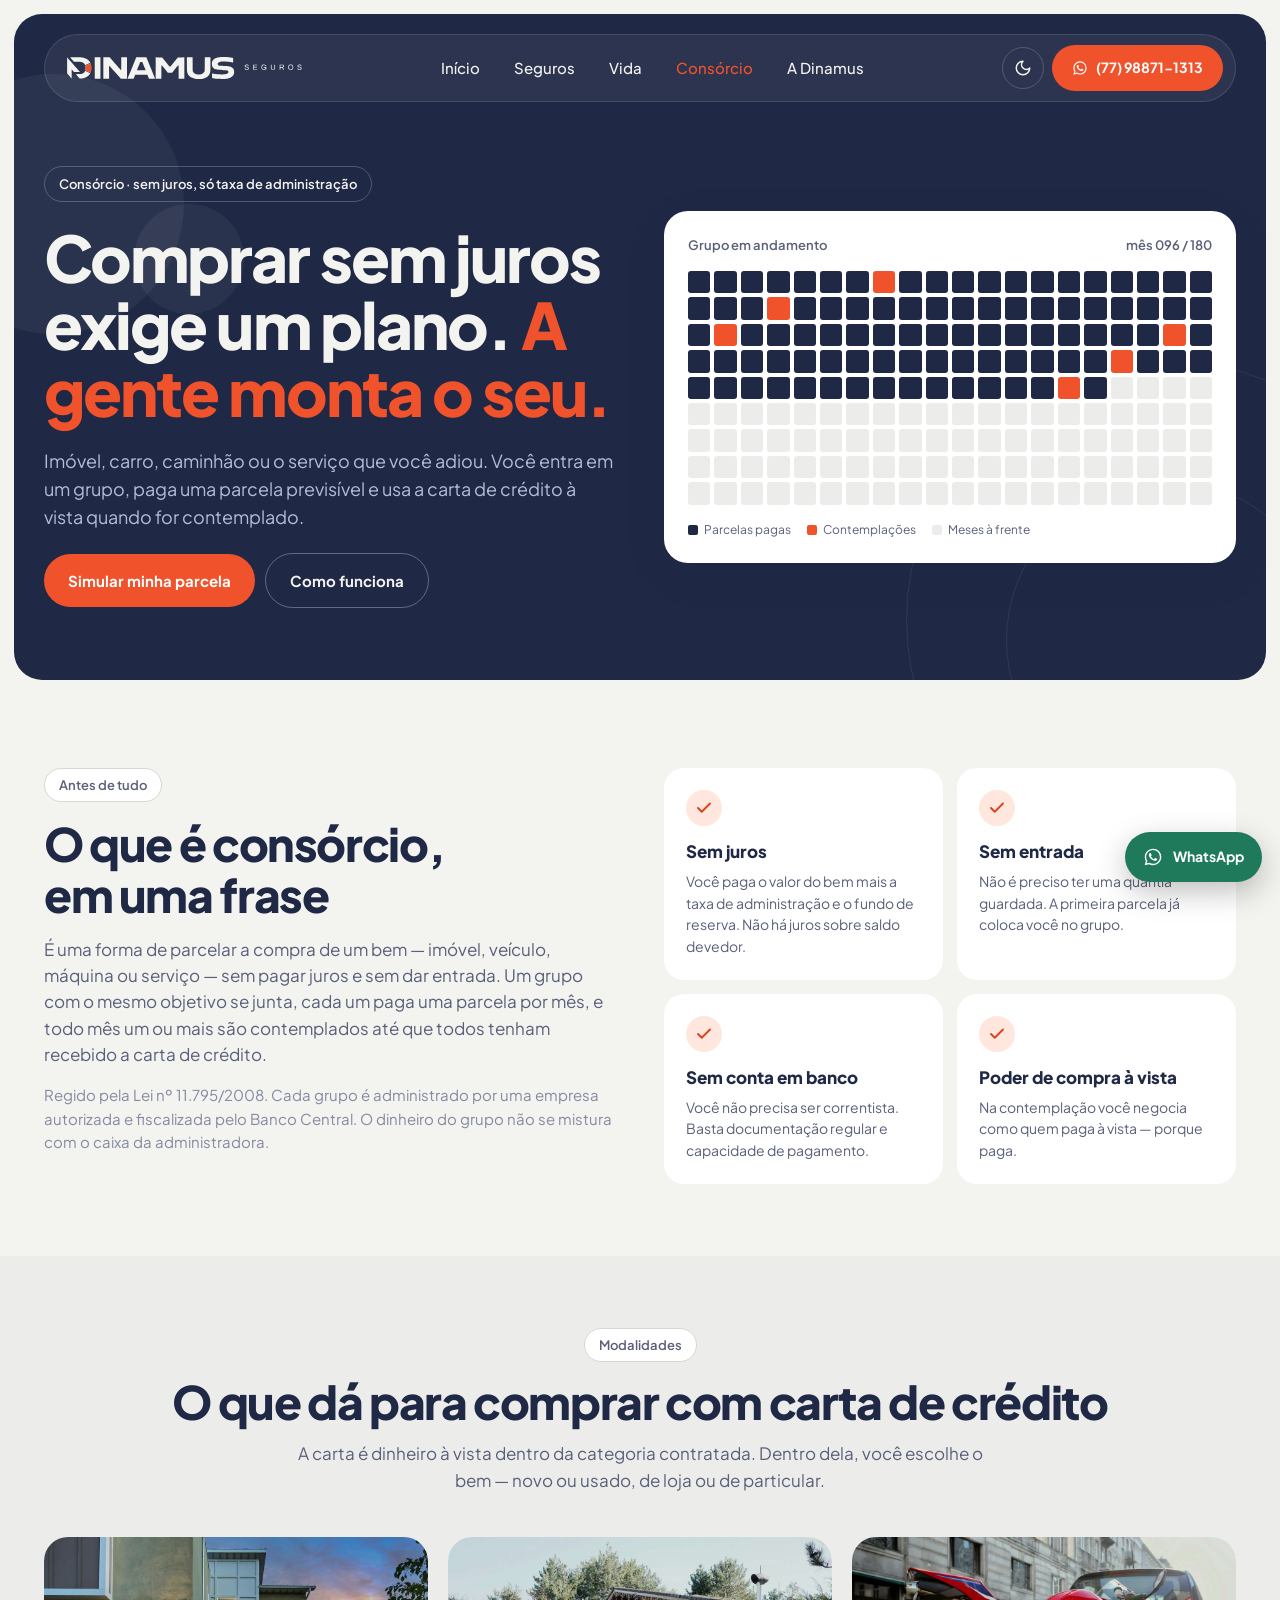
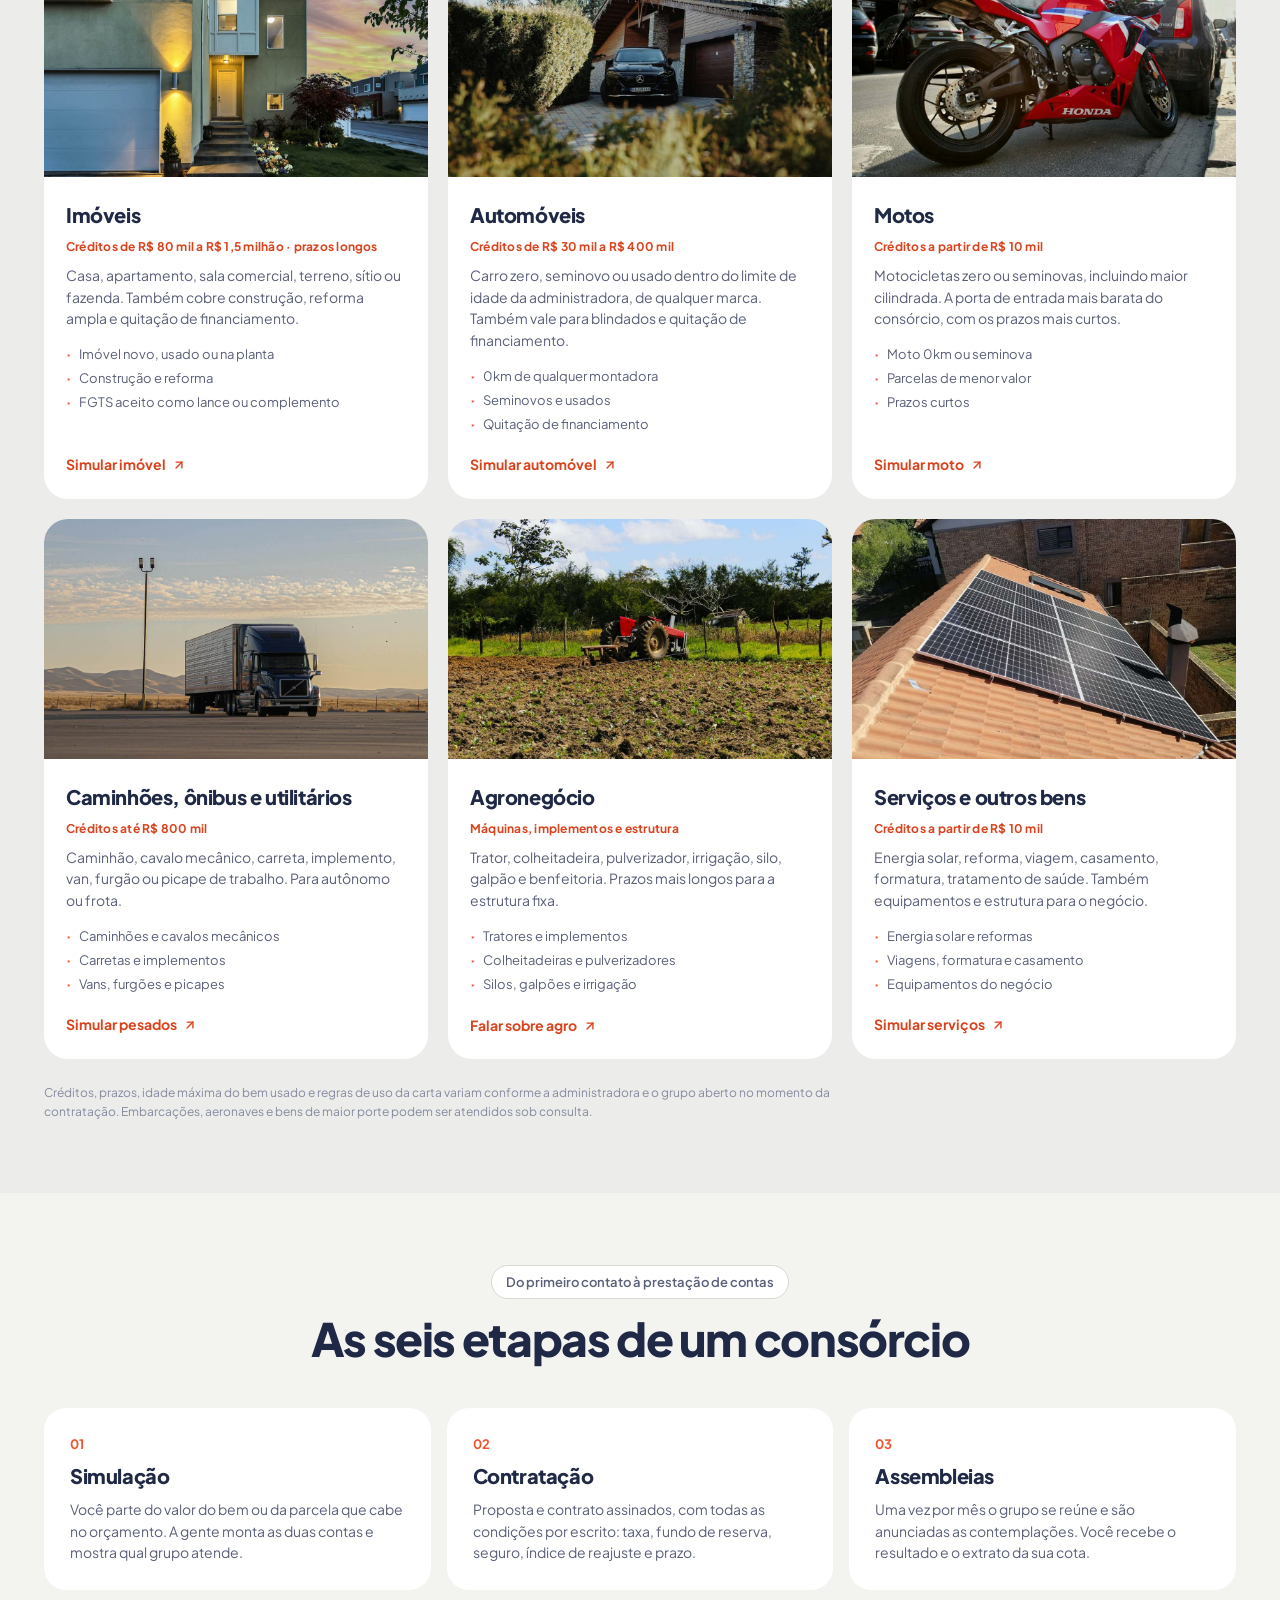
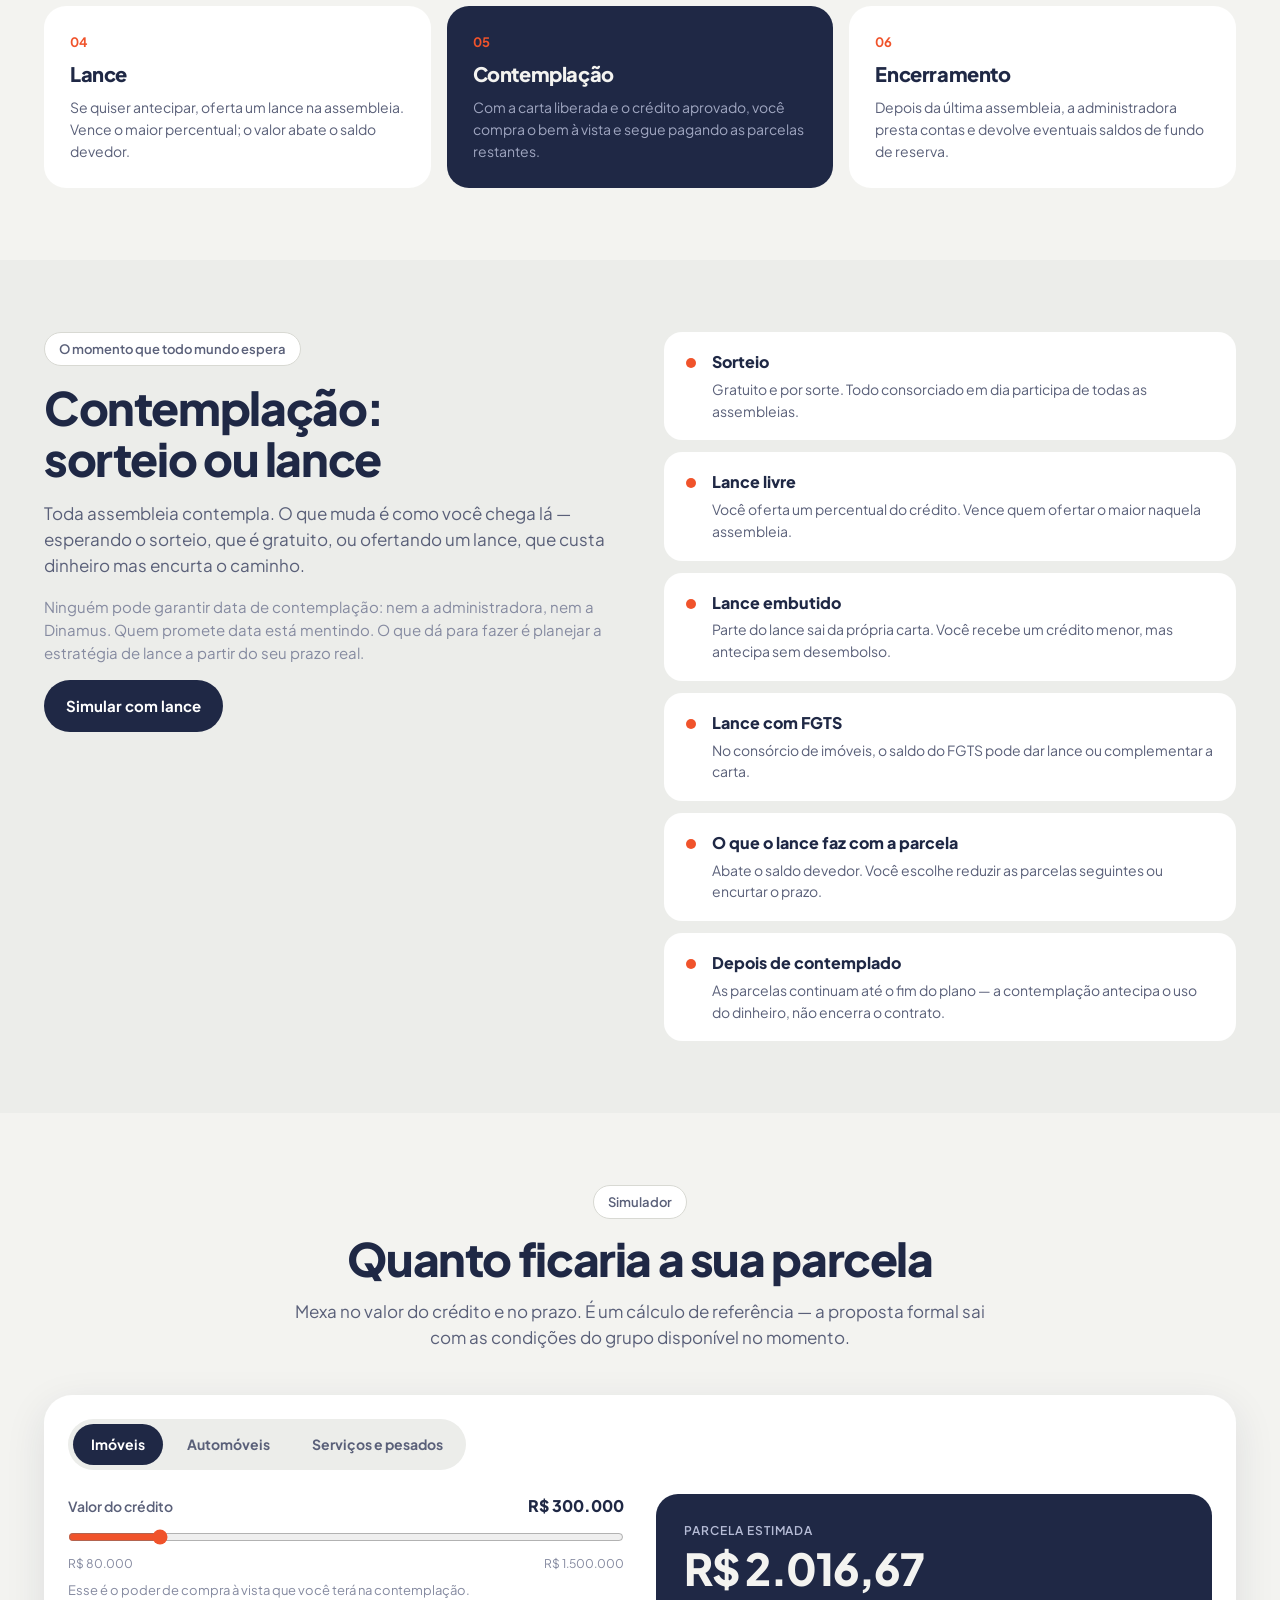
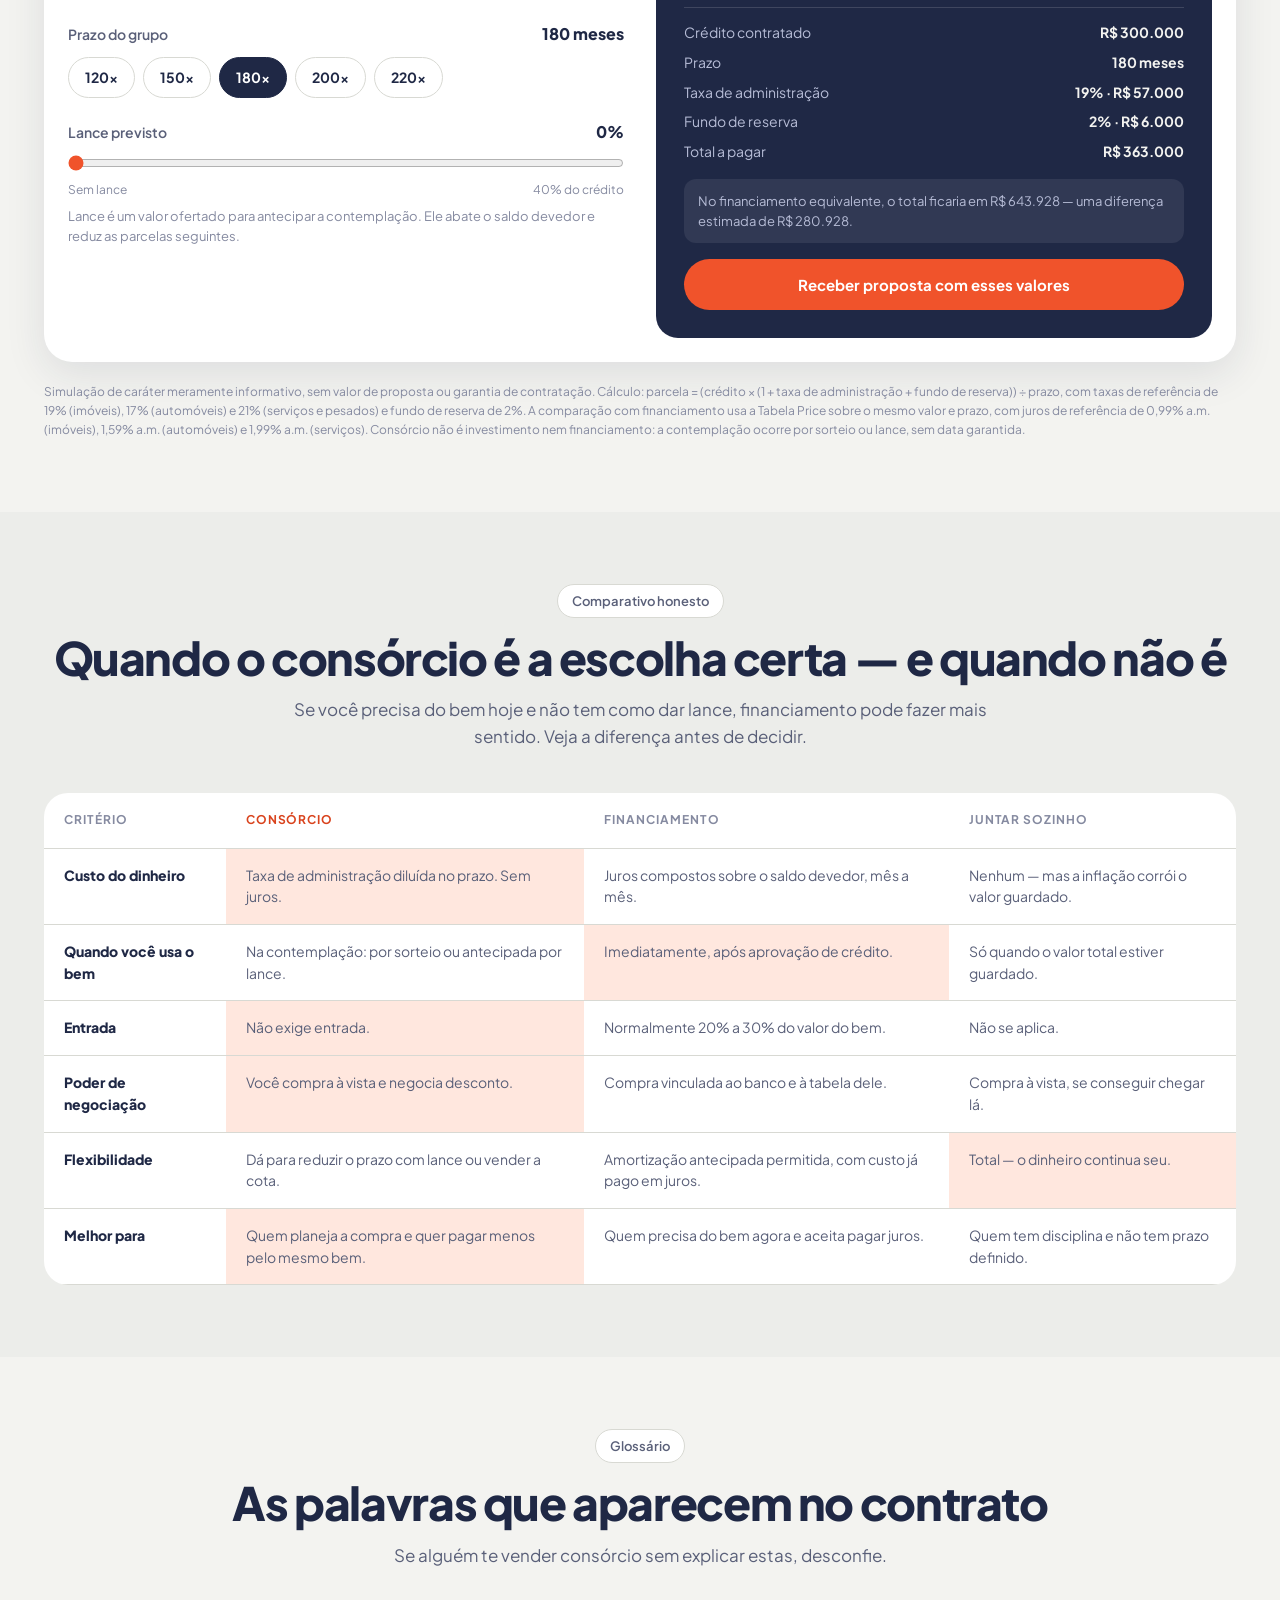
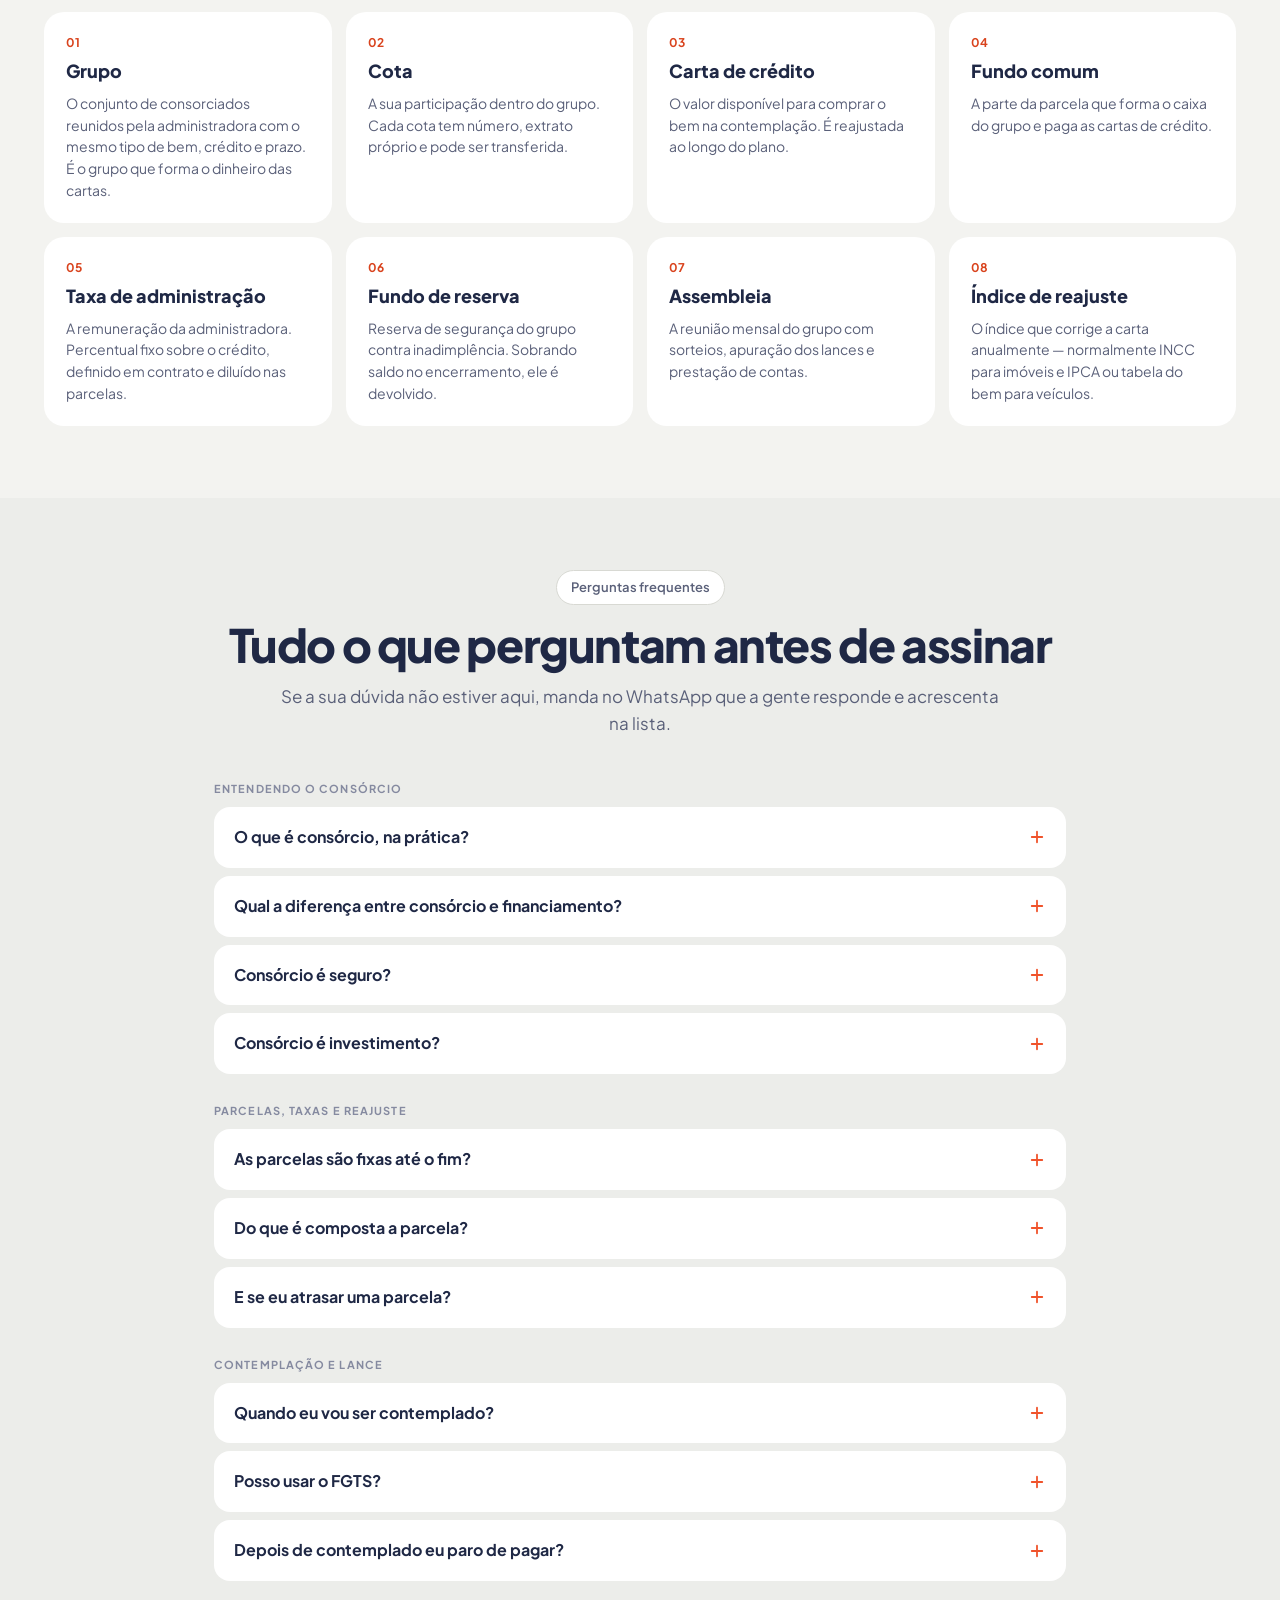
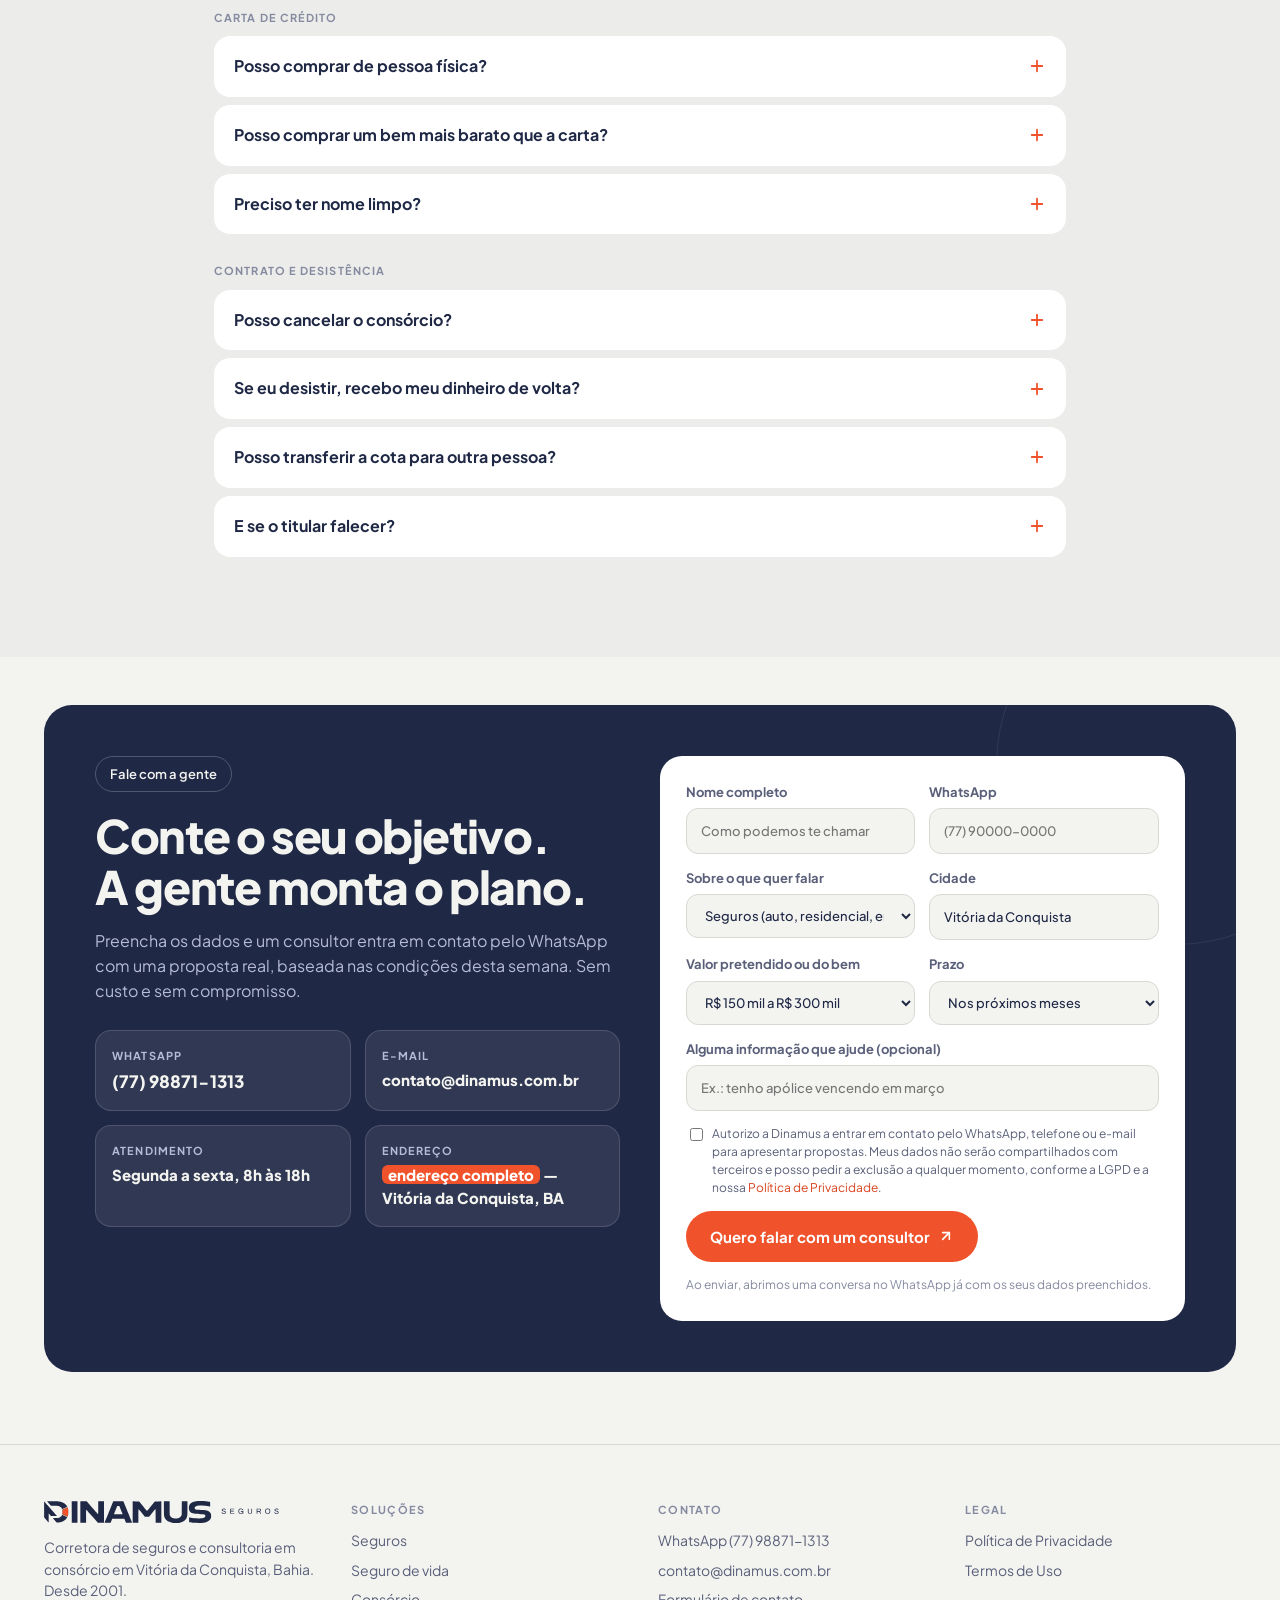
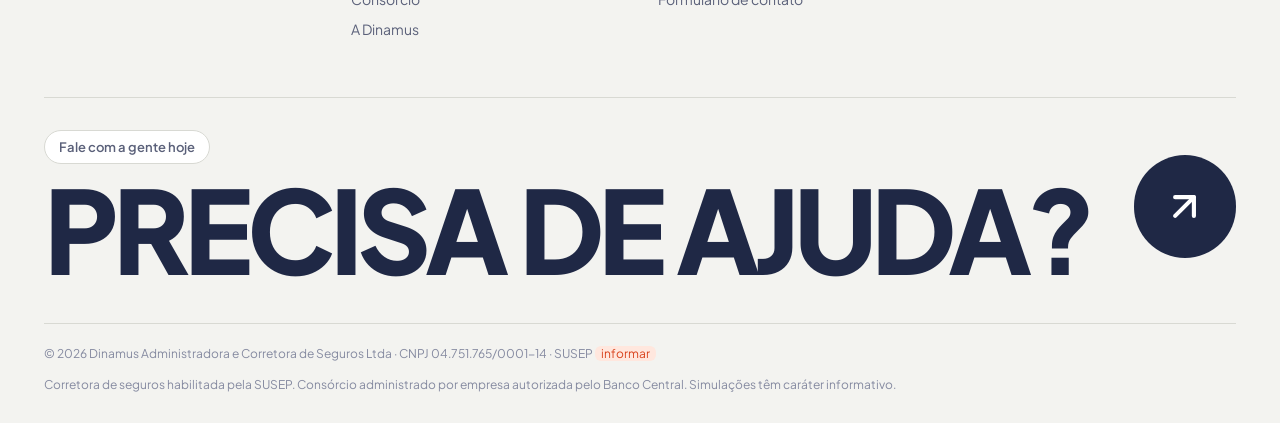
==== consorcio.html @ ec7d49ea "Novo design: páginas estáticas multi-página com simuladores, modo escuro e mobile Recria o protótipo" ====
<!DOCTYPE html>
<html lang="pt-BR" data-theme="light">
<head>
<meta charset="utf-8">
<meta name="viewport" content="width=device-width, initial-scale=1">
<meta name="description" content="Consórcio de imóveis, automóveis, pesados e serviços em Vitória da Conquista. Sem juros e sem entrada — simule a parcela e o lance na hora.">
<meta name="theme-color" content="#1F2845">
<meta name="robots" content="index, follow">
<meta property="og:type" content="website">
<meta property="og:title" content="Consórcio — Dinamus">
<meta property="og:description" content="Consórcio de imóveis, automóveis, pesados e serviços em Vitória da Conquista. Sem juros e sem entrada — simule a parcela e o lance na hora.">
<meta property="og:locale" content="pt_BR">
<link rel="icon" type="image/svg+xml" href="img/favicon.svg">
<title>Consórcio — Dinamus</title>
<link rel="preconnect" href="https://fonts.googleapis.com">
<link rel="preconnect" href="https://fonts.gstatic.com" crossorigin>
<link rel="stylesheet" href="https://fonts.googleapis.com/css2?family=Plus+Jakarta+Sans:wght@400;500;600;700;800&display=swap">
<link rel="stylesheet" href="assets/style.css">
<script>(function(){var t=null;try{t=localStorage.getItem('dinamus-tema')}catch(e){}
if(t!=='light'&&t!=='dark'){t=window.matchMedia&&matchMedia('(prefers-color-scheme: dark)').matches?'dark':'light'}
document.documentElement.setAttribute('data-theme',t)})();</script>
</head>
<body>
<div class="page">
<div class="shell">
<div class="hero-panel">
  <div class="deco-a" aria-hidden="true"></div><div class="deco-b" aria-hidden="true"></div>
  <div class="deco-c" aria-hidden="true"></div><div class="deco-d" aria-hidden="true"></div>
  <div class="container nav-wrap">
    <div class="navbar">
      <a class="brand" href="index.html" aria-label="Dinamus Seguros — início"><img src="img/logo-white.svg" alt="Dinamus Seguros"></a>
      <nav class="nav-links" aria-label="Principal"><a href="index.html">Início</a><a href="seguros.html">Seguros</a><a href="vida.html">Vida</a><a href="consorcio.html" aria-current="page">Consórcio</a><a href="sobre.html">A Dinamus</a></nav>
      <div class="nav-actions">
        <button type="button" class="iconbtn js-theme" aria-label="Alternar tema"><svg class="icon-sun" width="18" height="18" viewBox="0 0 24 24" fill="none" stroke="currentColor" stroke-width="2" stroke-linecap="round" stroke-linejoin="round" aria-hidden="true"><circle cx="12" cy="12" r="4"></circle><path d="M12 2v2M12 20v2M4.9 4.9l1.4 1.4M17.7 17.7l1.4 1.4M2 12h2M20 12h2M6.3 17.7l-1.4 1.4M19.1 4.9l-1.4 1.4"></path></svg><svg class="icon-moon" width="18" height="18" viewBox="0 0 24 24" fill="none" stroke="currentColor" stroke-width="2" stroke-linecap="round" stroke-linejoin="round" aria-hidden="true"><path d="M12 3a6 6 0 0 0 9 9 9 9 0 1 1-9-9Z"></path></svg></button>
        <a class="btn btn-acc nav-wa" href="https://wa.me/5577988711313" target="_blank" rel="noopener"><svg width="16" height="16" viewBox="0 0 24 24" fill="currentColor" aria-hidden="true"><path d="M12.04 2C6.58 2 2.13 6.45 2.13 11.91c0 1.75.46 3.45 1.32 4.95L2 22l5.25-1.38a9.9 9.9 0 0 0 4.79 1.22h.01c5.46 0 9.9-4.45 9.9-9.91A9.86 9.86 0 0 0 12.04 2m0 18.14a8.2 8.2 0 0 1-4.19-1.15l-.3-.18-3.12.82.83-3.04-.2-.31a8.2 8.2 0 0 1-1.26-4.38c0-4.54 3.7-8.24 8.24-8.24 2.2 0 4.27.86 5.82 2.42a8.18 8.18 0 0 1 2.41 5.83c0 4.54-3.7 8.23-8.23 8.23m4.52-6.16c-.25-.12-1.47-.72-1.69-.81-.23-.08-.39-.12-.56.12-.17.25-.64.81-.78.97-.14.17-.29.19-.54.06-.25-.12-1.05-.39-1.99-1.23-.74-.66-1.23-1.47-1.38-1.72-.14-.25-.02-.38.11-.51.11-.11.25-.29.37-.43.12-.14.16-.25.25-.41.08-.17.04-.31-.02-.43-.06-.12-.56-1.34-.76-1.84-.2-.48-.41-.42-.56-.43h-.48c-.17 0-.43.06-.66.31-.22.25-.86.85-.86 2.07 0 1.22.89 2.4 1.01 2.56.12.17 1.75 2.67 4.23 3.74.59.26 1.05.41 1.41.52.59.19 1.13.16 1.56.1.48-.07 1.47-.6 1.67-1.18.21-.58.21-1.07.14-1.18-.06-.1-.22-.16-.47-.28"/></svg> (77) 98871-1313</a>
        <button type="button" class="menu-btn" aria-expanded="false" aria-label="Menu"><svg class="icon-burger" width="20" height="20" viewBox="0 0 24 24" fill="none" stroke="currentColor" stroke-width="2" stroke-linecap="round" aria-hidden="true"><path d="M4 6h16M4 12h16M4 18h16"></path></svg><svg class="icon-x" width="20" height="20" viewBox="0 0 24 24" fill="none" stroke="currentColor" stroke-width="2" stroke-linecap="round" aria-hidden="true"><path d="M18 6 6 18M6 6l12 12"></path></svg></button>
      </div>
    </div>
    <nav class="mobile-menu" aria-label="Menu"><a href="index.html">Início</a><a href="seguros.html">Seguros</a><a href="vida.html">Vida</a><a href="consorcio.html">Consórcio</a><a href="sobre.html">A Dinamus</a><a class="btn btn-acc" href="https://wa.me/5577988711313" target="_blank" rel="noopener">WhatsApp (77) 98871-1313</a></nav>
  </div>
  <div class="container hero">
<div class="hero-grid">
  <div class="hero-copy">
    <span class="eyebrow-onpanel">Consórcio · sem juros, só taxa de administração</span>
    <h1>Comprar sem juros exige um plano. <em>A gente monta o seu.</em></h1>
    <p class="lede">Imóvel, carro, caminhão ou o serviço que você adiou. Você entra em um grupo, paga uma parcela previsível e usa a carta de crédito à vista quando for contemplado.</p>
    <div class="hero-ctas">
      <a href="#simulador" class="btn btn-acc">Simular minha parcela</a>
      <a href="#como-funciona" class="btn btn-ghost">Como funciona</a>
    </div>
  </div>
  <div class="hero-card">
    <div class="hero-card-head"><span>Grupo em andamento</span><span>mês 096 / 180</span></div>
    <div class="grupo-grid" id="grupo-grid" aria-hidden="true"></div>
    <div class="grupo-legend">
      <span><i class="paid"></i>Parcelas pagas</span>
      <span><i class="win"></i>Contemplações</span>
      <span><i></i>Meses à frente</span>
    </div>
  </div>
</div>
  </div>
</div>
</div>
<main>
<section class="sec sec-first"><div class="container">
  <div class="g-400" style="align-items:start">
    <div style="display:flex;flex-direction:column;gap:16px;align-items:flex-start">
      <span class="eyebrow">Antes de tudo</span>
      <h2 class="h2">O que é consórcio, em uma frase</h2>
      <p style="color:var(--text2);font-size:17px;text-wrap:pretty">É uma forma de parcelar a compra de um bem — imóvel, veículo, máquina ou serviço — sem pagar juros e sem dar entrada. Um grupo com o mesmo objetivo se junta, cada um paga uma parcela por mês, e todo mês um ou mais são contemplados até que todos tenham recebido a carta de crédito.</p>
      <p style="color:var(--text3);font-size:15px">Regido pela Lei nº 11.795/2008. Cada grupo é administrado por uma empresa autorizada e fiscalizada pelo Banco Central. O dinheiro do grupo não se mistura com o caixa da administradora.</p>
    </div>
    <div class="g-220"><div class="vant-card"><div class="ic"><svg width="18" height="18" viewBox="0 0 24 24" fill="none" stroke="currentColor" stroke-width="2.5" stroke-linecap="round" stroke-linejoin="round" aria-hidden="true"><path d="M20 6 9 17l-5-5"></path></svg></div><b>Sem juros</b><p>Você paga o valor do bem mais a taxa de administração e o fundo de reserva. Não há juros sobre saldo devedor.</p></div><div class="vant-card"><div class="ic"><svg width="18" height="18" viewBox="0 0 24 24" fill="none" stroke="currentColor" stroke-width="2.5" stroke-linecap="round" stroke-linejoin="round" aria-hidden="true"><path d="M20 6 9 17l-5-5"></path></svg></div><b>Sem entrada</b><p>Não é preciso ter uma quantia guardada. A primeira parcela já coloca você no grupo.</p></div><div class="vant-card"><div class="ic"><svg width="18" height="18" viewBox="0 0 24 24" fill="none" stroke="currentColor" stroke-width="2.5" stroke-linecap="round" stroke-linejoin="round" aria-hidden="true"><path d="M20 6 9 17l-5-5"></path></svg></div><b>Sem conta em banco</b><p>Você não precisa ser correntista. Basta documentação regular e capacidade de pagamento.</p></div><div class="vant-card"><div class="ic"><svg width="18" height="18" viewBox="0 0 24 24" fill="none" stroke="currentColor" stroke-width="2.5" stroke-linecap="round" stroke-linejoin="round" aria-hidden="true"><path d="M20 6 9 17l-5-5"></path></svg></div><b>Poder de compra à vista</b><p>Na contemplação você negocia como quem paga à vista — porque paga.</p></div></div>
  </div>
</div></section>

<section class="sec sec-alt"><div class="container">
  <div class="sec-head"><span class="eyebrow">Modalidades</span><h2 class="h2">O que dá para comprar com carta de crédito</h2><p class="lede">A carta é dinheiro à vista dentro da categoria contratada. Dentro dela, você escolhe o bem — novo ou usado, de loja ou de particular.</p></div>
  <div class="g-300"><article class="tile">
  <div class="tile-img"><img src="img/casa.jpg" alt="Casa" loading="lazy" decoding="async" style="width:100%;height:100%;object-fit:cover"></div>
  <div class="tile-body">
    <h3>Imóveis</h3><div class="cov">Créditos de R$ 80 mil a R$ 1,5 milhão · prazos longos</div><p>Casa, apartamento, sala comercial, terreno, sítio ou fazenda. Também cobre construção, reforma ampla e quitação de financiamento.</p>
    <ul style="margin:6px 0 0;padding:0;list-style:none;display:flex;flex-direction:column;gap:4px;font-size:13px;color:var(--text2)"><li style="display:flex;gap:8px"><span style="color:var(--acc);font-weight:800">·</span>Imóvel novo, usado ou na planta</li><li style="display:flex;gap:8px"><span style="color:var(--acc);font-weight:800">·</span>Construção e reforma</li><li style="display:flex;gap:8px"><span style="color:var(--acc);font-weight:800">·</span>FGTS aceito como lance ou complemento</li></ul>
    <button type="button" class="card-link js-goseg" data-seg="imoveis" style="background:none;border:none;padding-left:0;text-align:left">Simular imóvel <svg width="14" height="14" viewBox="0 0 24 24" fill="none" stroke="currentColor" stroke-width="2.4" stroke-linecap="round" stroke-linejoin="round" aria-hidden="true"><path d="M7 7h10v10"></path><path d="M7 17 17 7"></path></svg></button>
  </div>
</article><article class="tile">
  <div class="tile-img"><img src="img/carroext.jpg" alt="Carro" loading="lazy" decoding="async" style="width:100%;height:100%;object-fit:cover"></div>
  <div class="tile-body">
    <h3>Automóveis</h3><div class="cov">Créditos de R$ 30 mil a R$ 400 mil</div><p>Carro zero, seminovo ou usado dentro do limite de idade da administradora, de qualquer marca. Também vale para blindados e quitação de financiamento.</p>
    <ul style="margin:6px 0 0;padding:0;list-style:none;display:flex;flex-direction:column;gap:4px;font-size:13px;color:var(--text2)"><li style="display:flex;gap:8px"><span style="color:var(--acc);font-weight:800">·</span>0km de qualquer montadora</li><li style="display:flex;gap:8px"><span style="color:var(--acc);font-weight:800">·</span>Seminovos e usados</li><li style="display:flex;gap:8px"><span style="color:var(--acc);font-weight:800">·</span>Quitação de financiamento</li></ul>
    <button type="button" class="card-link js-goseg" data-seg="autos" style="background:none;border:none;padding-left:0;text-align:left">Simular automóvel <svg width="14" height="14" viewBox="0 0 24 24" fill="none" stroke="currentColor" stroke-width="2.4" stroke-linecap="round" stroke-linejoin="round" aria-hidden="true"><path d="M7 7h10v10"></path><path d="M7 17 17 7"></path></svg></button>
  </div>
</article><article class="tile">
  <div class="tile-img"><img src="img/moto.jpg" alt="Moto" loading="lazy" decoding="async" style="width:100%;height:100%;object-fit:cover"></div>
  <div class="tile-body">
    <h3>Motos</h3><div class="cov">Créditos a partir de R$ 10 mil</div><p>Motocicletas zero ou seminovas, incluindo maior cilindrada. A porta de entrada mais barata do consórcio, com os prazos mais curtos.</p>
    <ul style="margin:6px 0 0;padding:0;list-style:none;display:flex;flex-direction:column;gap:4px;font-size:13px;color:var(--text2)"><li style="display:flex;gap:8px"><span style="color:var(--acc);font-weight:800">·</span>Moto 0km ou seminova</li><li style="display:flex;gap:8px"><span style="color:var(--acc);font-weight:800">·</span>Parcelas de menor valor</li><li style="display:flex;gap:8px"><span style="color:var(--acc);font-weight:800">·</span>Prazos curtos</li></ul>
    <button type="button" class="card-link js-goseg" data-seg="servicos" style="background:none;border:none;padding-left:0;text-align:left">Simular moto <svg width="14" height="14" viewBox="0 0 24 24" fill="none" stroke="currentColor" stroke-width="2.4" stroke-linecap="round" stroke-linejoin="round" aria-hidden="true"><path d="M7 7h10v10"></path><path d="M7 17 17 7"></path></svg></button>
  </div>
</article><article class="tile">
  <div class="tile-img"><img src="img/caminhao.jpg" alt="Caminhão" loading="lazy" decoding="async" style="width:100%;height:100%;object-fit:cover"></div>
  <div class="tile-body">
    <h3>Caminhões, ônibus e utilitários</h3><div class="cov">Créditos até R$ 800 mil</div><p>Caminhão, cavalo mecânico, carreta, implemento, van, furgão ou picape de trabalho. Para autônomo ou frota.</p>
    <ul style="margin:6px 0 0;padding:0;list-style:none;display:flex;flex-direction:column;gap:4px;font-size:13px;color:var(--text2)"><li style="display:flex;gap:8px"><span style="color:var(--acc);font-weight:800">·</span>Caminhões e cavalos mecânicos</li><li style="display:flex;gap:8px"><span style="color:var(--acc);font-weight:800">·</span>Carretas e implementos</li><li style="display:flex;gap:8px"><span style="color:var(--acc);font-weight:800">·</span>Vans, furgões e picapes</li></ul>
    <button type="button" class="card-link js-goseg" data-seg="servicos" style="background:none;border:none;padding-left:0;text-align:left">Simular pesados <svg width="14" height="14" viewBox="0 0 24 24" fill="none" stroke="currentColor" stroke-width="2.4" stroke-linecap="round" stroke-linejoin="round" aria-hidden="true"><path d="M7 7h10v10"></path><path d="M7 17 17 7"></path></svg></button>
  </div>
</article><article class="tile">
  <div class="tile-img"><img src="img/trator.jpg" alt="Trator" loading="lazy" decoding="async" style="width:100%;height:100%;object-fit:cover"></div>
  <div class="tile-body">
    <h3>Agronegócio</h3><div class="cov">Máquinas, implementos e estrutura</div><p>Trator, colheitadeira, pulverizador, irrigação, silo, galpão e benfeitoria. Prazos mais longos para a estrutura fixa.</p>
    <ul style="margin:6px 0 0;padding:0;list-style:none;display:flex;flex-direction:column;gap:4px;font-size:13px;color:var(--text2)"><li style="display:flex;gap:8px"><span style="color:var(--acc);font-weight:800">·</span>Tratores e implementos</li><li style="display:flex;gap:8px"><span style="color:var(--acc);font-weight:800">·</span>Colheitadeiras e pulverizadores</li><li style="display:flex;gap:8px"><span style="color:var(--acc);font-weight:800">·</span>Silos, galpões e irrigação</li></ul>
    <a href="#contato" class="card-link js-prefill" data-assunto="Consórcio">Falar sobre agro <svg width="14" height="14" viewBox="0 0 24 24" fill="none" stroke="currentColor" stroke-width="2.4" stroke-linecap="round" stroke-linejoin="round" aria-hidden="true"><path d="M7 7h10v10"></path><path d="M7 17 17 7"></path></svg></a>
  </div>
</article><article class="tile">
  <div class="tile-img"><img src="img/solar.jpg" alt="Painéis solares" loading="lazy" decoding="async" style="width:100%;height:100%;object-fit:cover"></div>
  <div class="tile-body">
    <h3>Serviços e outros bens</h3><div class="cov">Créditos a partir de R$ 10 mil</div><p>Energia solar, reforma, viagem, casamento, formatura, tratamento de saúde. Também equipamentos e estrutura para o negócio.</p>
    <ul style="margin:6px 0 0;padding:0;list-style:none;display:flex;flex-direction:column;gap:4px;font-size:13px;color:var(--text2)"><li style="display:flex;gap:8px"><span style="color:var(--acc);font-weight:800">·</span>Energia solar e reformas</li><li style="display:flex;gap:8px"><span style="color:var(--acc);font-weight:800">·</span>Viagens, formatura e casamento</li><li style="display:flex;gap:8px"><span style="color:var(--acc);font-weight:800">·</span>Equipamentos do negócio</li></ul>
    <button type="button" class="card-link js-goseg" data-seg="servicos" style="background:none;border:none;padding-left:0;text-align:left">Simular serviços <svg width="14" height="14" viewBox="0 0 24 24" fill="none" stroke="currentColor" stroke-width="2.4" stroke-linecap="round" stroke-linejoin="round" aria-hidden="true"><path d="M7 7h10v10"></path><path d="M7 17 17 7"></path></svg></button>
  </div>
</article></div>
  <p class="disclaimer" style="margin-top:24px;max-width:90ch">Créditos, prazos, idade máxima do bem usado e regras de uso da carta variam conforme a administradora e o grupo aberto no momento da contratação. Embarcações, aeronaves e bens de maior porte podem ser atendidos sob consulta.</p>
</div></section>

<section id="como-funciona" class="sec"><div class="container">
  <div class="sec-head"><span class="eyebrow">Do primeiro contato à prestação de contas</span><h2 class="h2">As seis etapas de um consórcio</h2></div>
  <div class="g-300" style="gap:16px"><div class="etapa-card"><div class="n">01</div><h3>Simulação</h3><p>Você parte do valor do bem ou da parcela que cabe no orçamento. A gente monta as duas contas e mostra qual grupo atende.</p></div><div class="etapa-card"><div class="n">02</div><h3>Contratação</h3><p>Proposta e contrato assinados, com todas as condições por escrito: taxa, fundo de reserva, seguro, índice de reajuste e prazo.</p></div><div class="etapa-card"><div class="n">03</div><h3>Assembleias</h3><p>Uma vez por mês o grupo se reúne e são anunciadas as contemplações. Você recebe o resultado e o extrato da sua cota.</p></div><div class="etapa-card"><div class="n">04</div><h3>Lance</h3><p>Se quiser antecipar, oferta um lance na assembleia. Vence o maior percentual; o valor abate o saldo devedor.</p></div><div class="etapa-card dark-card"><div class="n">05</div><h3>Contemplação</h3><p>Com a carta liberada e o crédito aprovado, você compra o bem à vista e segue pagando as parcelas restantes.</p></div><div class="etapa-card"><div class="n">06</div><h3>Encerramento</h3><p>Depois da última assembleia, a administradora presta contas e devolve eventuais saldos de fundo de reserva.</p></div></div>
</div></section>

<section class="sec sec-alt"><div class="container">
  <div class="g-400" style="align-items:start">
    <div style="display:flex;flex-direction:column;gap:16px;align-items:flex-start">
      <span class="eyebrow">O momento que todo mundo espera</span>
      <h2 class="h2">Contemplação: sorteio ou lance</h2>
      <p style="color:var(--text2);font-size:17px;text-wrap:pretty">Toda assembleia contempla. O que muda é como você chega lá — esperando o sorteio, que é gratuito, ou ofertando um lance, que custa dinheiro mas encurta o caminho.</p>
      <p style="color:var(--text3);font-size:15px">Ninguém pode garantir data de contemplação: nem a administradora, nem a Dinamus. Quem promete data está mentindo. O que dá para fazer é planejar a estratégia de lance a partir do seu prazo real.</p>
      <a href="#simulador" class="btn btn-ink" style="padding:14px 22px">Simular com lance</a>
    </div>
    <div style="display:flex;flex-direction:column;gap:12px"><div class="lance-row"><i></i><div><div style="font-weight:800">Sorteio</div><p>Gratuito e por sorte. Todo consorciado em dia participa de todas as assembleias.</p></div></div><div class="lance-row"><i></i><div><div style="font-weight:800">Lance livre</div><p>Você oferta um percentual do crédito. Vence quem ofertar o maior naquela assembleia.</p></div></div><div class="lance-row"><i></i><div><div style="font-weight:800">Lance embutido</div><p>Parte do lance sai da própria carta. Você recebe um crédito menor, mas antecipa sem desembolso.</p></div></div><div class="lance-row"><i></i><div><div style="font-weight:800">Lance com FGTS</div><p>No consórcio de imóveis, o saldo do FGTS pode dar lance ou complementar a carta.</p></div></div><div class="lance-row"><i></i><div><div style="font-weight:800">O que o lance faz com a parcela</div><p>Abate o saldo devedor. Você escolhe reduzir as parcelas seguintes ou encurtar o prazo.</p></div></div><div class="lance-row"><i></i><div><div style="font-weight:800">Depois de contemplado</div><p>As parcelas continuam até o fim do plano — a contemplação antecipa o uso do dinheiro, não encerra o contrato.</p></div></div></div>
  </div>
</div></section>

<section id="simulador" class="sec"><div class="container">
  <div class="sec-head"><span class="eyebrow">Simulador</span><h2 class="h2">Quanto ficaria a sua parcela</h2><p class="lede">Mexa no valor do crédito e no prazo. É um cálculo de referência — a proposta formal sai com as condições do grupo disponível no momento.</p></div>
  <div class="sim" id="sim-consorcio">
    <div class="tabs" role="tablist" aria-label="Modalidade">
      <button type="button" class="tab" role="tab" data-key="imoveis" aria-selected="true">Imóveis</button>
      <button type="button" class="tab" role="tab" data-key="autos" aria-selected="false">Automóveis</button>
      <button type="button" class="tab" role="tab" data-key="servicos" aria-selected="false">Serviços e pesados</button>
    </div>
    <div class="g-340 sim-cols">
      <div class="sim-fields">
        <div>
          <div class="range-head"><label for="credito">Valor do crédito</label><output id="cVOut"></output></div>
          <input id="credito" type="range">
          <div class="range-ends"><span id="cMinTxt"></span><span id="cMaxTxt"></span></div>
          <p class="range-help">Esse é o poder de compra à vista que você terá na contemplação.</p>
        </div>
        <div>
          <div class="range-head"><span class="rlabel">Prazo do grupo</span><output id="cPOut"></output></div>
          <div class="chips" id="cPrazos" role="group" aria-label="Prazo em meses"></div>
        </div>
        <div>
          <div class="range-head"><label for="lance">Lance previsto</label><output id="cLOut"></output></div>
          <input id="lance" type="range" min="0" max="40" step="5" value="0">
          <div class="range-ends"><span>Sem lance</span><span>40% do crédito</span></div>
          <p class="range-help">Lance é um valor ofertado para antecipar a contemplação. Ele abate o saldo devedor e reduz as parcelas seguintes.</p>
        </div>
      </div>
      <div class="result" aria-live="polite">
        <div><div class="result-label">Parcela estimada</div><div class="result-num" id="cParcela"></div></div>
        <div class="result-rows" id="cRows"></div>
        <p class="result-note" id="cCompare"></p>
        <a href="#contato" class="btn btn-acc js-prefill" id="cProposta" data-assunto="Consórcio" style="padding:14px 22px">Receber proposta com esses valores</a>
      </div>
    </div>
  </div>
  <p class="disclaimer">Simulação de caráter meramente informativo, sem valor de proposta ou garantia de contratação. Cálculo: parcela = (crédito × (1 + taxa de administração + fundo de reserva)) ÷ prazo, com taxas de referência de 19% (imóveis), 17% (automóveis) e 21% (serviços e pesados) e fundo de reserva de 2%. A comparação com financiamento usa a Tabela Price sobre o mesmo valor e prazo, com juros de referência de 0,99% a.m. (imóveis), 1,59% a.m. (automóveis) e 1,99% a.m. (serviços). Consórcio não é investimento nem financiamento: a contemplação ocorre por sorteio ou lance, sem data garantida.</p>
</div></section>

<section class="sec sec-alt"><div class="container">
  <div class="sec-head"><span class="eyebrow">Comparativo honesto</span><h2 class="h2">Quando o consórcio é a escolha certa — e quando não é</h2><p class="lede">Se você precisa do bem hoje e não tem como dar lance, financiamento pode fazer mais sentido. Veja a diferença antes de decidir.</p></div>
  <div class="table-scroll">
    <table>
      <thead><tr><th scope="col">Critério</th><th scope="col" class="th-acc">Consórcio</th><th scope="col">Financiamento</th><th scope="col">Juntar sozinho</th></tr></thead>
      <tbody><tr><th scope="row">Custo do dinheiro</th><td class="win">Taxa de administração diluída no prazo. Sem juros.</td><td>Juros compostos sobre o saldo devedor, mês a mês.</td><td>Nenhum — mas a inflação corrói o valor guardado.</td></tr><tr><th scope="row">Quando você usa o bem</th><td>Na contemplação: por sorteio ou antecipada por lance.</td><td class="win">Imediatamente, após aprovação de crédito.</td><td>Só quando o valor total estiver guardado.</td></tr><tr><th scope="row">Entrada</th><td class="win">Não exige entrada.</td><td>Normalmente 20% a 30% do valor do bem.</td><td>Não se aplica.</td></tr><tr><th scope="row">Poder de negociação</th><td class="win">Você compra à vista e negocia desconto.</td><td>Compra vinculada ao banco e à tabela dele.</td><td>Compra à vista, se conseguir chegar lá.</td></tr><tr><th scope="row">Flexibilidade</th><td>Dá para reduzir o prazo com lance ou vender a cota.</td><td>Amortização antecipada permitida, com custo já pago em juros.</td><td class="win">Total — o dinheiro continua seu.</td></tr><tr><th scope="row">Melhor para</th><td class="win">Quem planeja a compra e quer pagar menos pelo mesmo bem.</td><td>Quem precisa do bem agora e aceita pagar juros.</td><td>Quem tem disciplina e não tem prazo definido.</td></tr></tbody>
    </table>
  </div>
</div></section>

<section class="sec"><div class="container">
  <div class="sec-head"><span class="eyebrow">Glossário</span><h2 class="h2">As palavras que aparecem no contrato</h2><p class="lede">Se alguém te vender consórcio sem explicar estas, desconfie.</p></div>
  <div class="g-260"><div class="gloss-card"><div class="n">01</div><b>Grupo</b><p>O conjunto de consorciados reunidos pela administradora com o mesmo tipo de bem, crédito e prazo. É o grupo que forma o dinheiro das cartas.</p></div><div class="gloss-card"><div class="n">02</div><b>Cota</b><p>A sua participação dentro do grupo. Cada cota tem número, extrato próprio e pode ser transferida.</p></div><div class="gloss-card"><div class="n">03</div><b>Carta de crédito</b><p>O valor disponível para comprar o bem na contemplação. É reajustada ao longo do plano.</p></div><div class="gloss-card"><div class="n">04</div><b>Fundo comum</b><p>A parte da parcela que forma o caixa do grupo e paga as cartas de crédito.</p></div><div class="gloss-card"><div class="n">05</div><b>Taxa de administração</b><p>A remuneração da administradora. Percentual fixo sobre o crédito, definido em contrato e diluído nas parcelas.</p></div><div class="gloss-card"><div class="n">06</div><b>Fundo de reserva</b><p>Reserva de segurança do grupo contra inadimplência. Sobrando saldo no encerramento, ele é devolvido.</p></div><div class="gloss-card"><div class="n">07</div><b>Assembleia</b><p>A reunião mensal do grupo com sorteios, apuração dos lances e prestação de contas.</p></div><div class="gloss-card"><div class="n">08</div><b>Índice de reajuste</b><p>O índice que corrige a carta anualmente — normalmente INCC para imóveis e IPCA ou tabela do bem para veículos.</p></div></div>
</div></section>

<section class="sec sec-alt"><div class="container" style="max-width:900px">
  <div class="sec-head"><span class="eyebrow">Perguntas frequentes</span><h2 class="h2">Tudo o que perguntam antes de assinar</h2><p class="lede">Se a sua dúvida não estiver aqui, manda no WhatsApp que a gente responde e acrescenta na lista.</p></div><div class="faq-group"><span class="kicker">Entendendo o consórcio</span><div class="faq"><details><summary>O que é consórcio, na prática?<svg width="18" height="18" viewBox="0 0 24 24" fill="none" stroke="currentColor" stroke-width="2.4" stroke-linecap="round" aria-hidden="true"><path d="M12 5v14M5 12h14"></path></svg></summary><p>É um jeito de parcelar a compra de um bem sem pagar juros e sem dar entrada. Um grupo com o mesmo objetivo é reunido por uma administradora; cada um paga uma parcela mensal e, a cada assembleia, um ou mais são contemplados. Até o fim do plano, todos recebem o valor integral da carta.</p></details><details><summary>Qual a diferença entre consórcio e financiamento?<svg width="18" height="18" viewBox="0 0 24 24" fill="none" stroke="currentColor" stroke-width="2.4" stroke-linecap="round" aria-hidden="true"><path d="M12 5v14M5 12h14"></path></svg></summary><p>No financiamento você leva o bem hoje e paga juros compostos até o fim, normalmente com entrada de 20% a 30%. No consórcio não há juros nem entrada, mas você usa o bem quando for contemplado. Financiamento é para quem precisa agora; consórcio é para quem planeja.</p></details><details><summary>Consórcio é seguro?<svg width="18" height="18" viewBox="0 0 24 24" fill="none" stroke="currentColor" stroke-width="2.4" stroke-linecap="round" aria-hidden="true"><path d="M12 5v14M5 12h14"></path></svg></summary><p>É regido pela Lei nº 11.795/2008 e as administradoras são autorizadas e fiscalizadas pelo Banco Central. Os recursos do grupo são segregados do patrimônio da administradora. Antes de contratar, confira o nome dela na lista do Banco Central.</p></details><details><summary>Consórcio é investimento?<svg width="18" height="18" viewBox="0 0 24 24" fill="none" stroke="currentColor" stroke-width="2.4" stroke-linecap="round" aria-hidden="true"><path d="M12 5v14M5 12h14"></path></svg></summary><p>Não, e desconfie de quem vender assim. É um instrumento de compra planejada: não há rentabilidade prometida. O benefício é comprar o mesmo bem pagando menos do que pagaria com juros.</p></details></div></div><div class="faq-group"><span class="kicker">Parcelas, taxas e reajuste</span><div class="faq"><details><summary>As parcelas são fixas até o fim?<svg width="18" height="18" viewBox="0 0 24 24" fill="none" stroke="currentColor" stroke-width="2.4" stroke-linecap="round" aria-hidden="true"><path d="M12 5v14M5 12h14"></path></svg></summary><p>Não. A carta é reajustada uma vez por ano por um índice previsto em contrato — INCC para imóveis, IPCA ou tabela do bem para veículos. Como a parcela é um percentual do crédito, ela acompanha o reajuste.</p></details><details><summary>Do que é composta a parcela?<svg width="18" height="18" viewBox="0 0 24 24" fill="none" stroke="currentColor" stroke-width="2.4" stroke-linecap="round" aria-hidden="true"><path d="M12 5v14M5 12h14"></path></svg></summary><p>Fundo comum (forma as cartas), taxa de administração (remunera a administradora) e fundo de reserva (protege contra inadimplência). Alguns planos incluem seguro prestamista.</p></details><details><summary>E se eu atrasar uma parcela?<svg width="18" height="18" viewBox="0 0 24 24" fill="none" stroke="currentColor" stroke-width="2.4" stroke-linecap="round" aria-hidden="true"><path d="M12 5v14M5 12h14"></path></svg></summary><p>Você continua no grupo, mas paga multa e correção e deixa de participar dos sorteios até regularizar. Atraso prolongado leva à exclusão. Se apertou, avise a gente antes de vencer.</p></details></div></div><div class="faq-group"><span class="kicker">Contemplação e lance</span><div class="faq"><details><summary>Quando eu vou ser contemplado?<svg width="18" height="18" viewBox="0 0 24 24" fill="none" stroke="currentColor" stroke-width="2.4" stroke-linecap="round" aria-hidden="true"><path d="M12 5v14M5 12h14"></path></svg></summary><p>Não há data garantida, e ninguém pode prometer uma. Se você tem prazo definido, a estratégia correta é planejar um lance desde a contratação.</p></details><details><summary>Posso usar o FGTS?<svg width="18" height="18" viewBox="0 0 24 24" fill="none" stroke="currentColor" stroke-width="2.4" stroke-linecap="round" aria-hidden="true"><path d="M12 5v14M5 12h14"></path></svg></summary><p>No consórcio de imóveis, sim: para lance, complemento da carta ou amortização, respeitadas as regras do fundo.</p></details><details><summary>Depois de contemplado eu paro de pagar?<svg width="18" height="18" viewBox="0 0 24 24" fill="none" stroke="currentColor" stroke-width="2.4" stroke-linecap="round" aria-hidden="true"><path d="M12 5v14M5 12h14"></path></svg></summary><p>Não. Você continua pagando as parcelas restantes, e o bem costuma ficar alienado à administradora como garantia até a quitação.</p></details></div></div><div class="faq-group"><span class="kicker">Carta de crédito</span><div class="faq"><details><summary>Posso comprar de pessoa física?<svg width="18" height="18" viewBox="0 0 24 24" fill="none" stroke="currentColor" stroke-width="2.4" stroke-linecap="round" aria-hidden="true"><path d="M12 5v14M5 12h14"></path></svg></summary><p>Sim, na maioria dos casos. O bem passa por avaliação e a documentação precisa estar regular. Costuma render o melhor desconto, por ser pagamento à vista.</p></details><details><summary>Posso comprar um bem mais barato que a carta?<svg width="18" height="18" viewBox="0 0 24 24" fill="none" stroke="currentColor" stroke-width="2.4" stroke-linecap="round" aria-hidden="true"><path d="M12 5v14M5 12h14"></path></svg></summary><p>Pode. A diferença normalmente amortiza o saldo devedor. Algumas administradoras liberam parte em dinheiro dentro de limites.</p></details><details><summary>Preciso ter nome limpo?<svg width="18" height="18" viewBox="0 0 24 24" fill="none" stroke="currentColor" stroke-width="2.4" stroke-linecap="round" aria-hidden="true"><path d="M12 5v14M5 12h14"></path></svg></summary><p>Para entrar no grupo a análise é simples. A análise de crédito completa acontece na contemplação, quando a administradora pode exigir garantias ou avalista.</p></details></div></div><div class="faq-group"><span class="kicker">Contrato e desistência</span><div class="faq"><details><summary>Posso cancelar o consórcio?<svg width="18" height="18" viewBox="0 0 24 24" fill="none" stroke="currentColor" stroke-width="2.4" stroke-linecap="round" aria-hidden="true"><path d="M12 5v14M5 12h14"></path></svg></summary><p>Pode, desde que a cota não tenha sido contemplada. Nos sete primeiros dias, em contratação fora do estabelecimento, vale o direito de arrependimento do CDC.</p></details><details><summary>Se eu desistir, recebo meu dinheiro de volta?<svg width="18" height="18" viewBox="0 0 24 24" fill="none" stroke="currentColor" stroke-width="2.4" stroke-linecap="round" aria-hidden="true"><path d="M12 5v14M5 12h14"></path></svg></summary><p>Sim, conforme a Lei nº 11.795/2008 e o contrato — em geral após sorteio da cota excluída ou no encerramento do grupo, com descontos previstos. Quase sempre é mais vantajoso transferir a cota, e a gente ajuda nisso.</p></details><details><summary>Posso transferir a cota para outra pessoa?<svg width="18" height="18" viewBox="0 0 24 24" fill="none" stroke="currentColor" stroke-width="2.4" stroke-linecap="round" aria-hidden="true"><path d="M12 5v14M5 12h14"></path></svg></summary><p>Pode. O novo titular passa por análise cadastral e assume o contrato no ponto em que está.</p></details><details><summary>E se o titular falecer?<svg width="18" height="18" viewBox="0 0 24 24" fill="none" stroke="currentColor" stroke-width="2.4" stroke-linecap="round" aria-hidden="true"><path d="M12 5v14M5 12h14"></path></svg></summary><p>Com seguro prestamista, o saldo é quitado e a carta vai aos herdeiros. Sem seguro, a cota entra no espólio.</p></details></div></div>
</div></section>
</main>
<section id="contato" class="container" style="padding:48px 24px 72px;width:100%">
  <div class="contact-band">
    <div class="deco-ring" aria-hidden="true"></div>
    <div class="contact-info">
      <span class="eyebrow-onpanel">Fale com a gente</span>
      <h2 class="h2">Conte o seu objetivo. A gente monta o plano.</h2>
      <p class="lede">Preencha os dados e um consultor entra em contato pelo WhatsApp com uma proposta real, baseada nas condições desta semana. Sem custo e sem compromisso.</p>
      <div class="contact-cards">
        <div><div class="kicker">WhatsApp</div><a class="big" href="https://wa.me/5577988711313" target="_blank" rel="noopener">(77) 98871-1313</a></div>
        <div><div class="kicker">E-mail</div><a href="mailto:contato@dinamus.com.br">contato@dinamus.com.br</a></div>
        <div><div class="kicker">Atendimento</div><div class="val">Segunda a sexta, 8h às 18h</div></div>
        <div><div class="kicker">Endereço</div><div class="val"><span class="marker-inv">endereço completo</span> — Vitória da Conquista, BA</div></div>
      </div>
    </div>
    <form id="form-contato" class="contact-form" novalidate>
      <div class="form-row">
        <label>Nome completo<input type="text" name="nome" autocomplete="name" placeholder="Como podemos te chamar"></label>
        <label>WhatsApp<input type="tel" name="whats" autocomplete="tel" placeholder="(77) 90000-0000"></label>
      </div>
      <div class="form-row">
        <label>Sobre o que quer falar<select name="assunto" id="f-assunto"><option value="Seguros">Seguros (auto, residencial, empresarial)</option><option value="Seguro de vida">Seguro de vida</option><option value="Consórcio">Consórcio</option><option value="Não sei ainda">Quero uma análise geral</option></select></label>
        <label>Cidade<input type="text" name="cidade" value="Vitória da Conquista"></label>
      </div>
      <div class="form-row">
        <label>Valor pretendido ou do bem<select name="faixa"><option>Até R$ 50 mil</option><option>R$ 50 mil a R$ 150 mil</option><option selected>R$ 150 mil a R$ 300 mil</option><option>R$ 300 mil a R$ 600 mil</option><option>Acima de R$ 600 mil</option><option>Não se aplica</option></select></label>
        <label>Prazo<select name="quando"><option>É urgente</option><option selected>Nos próximos meses</option><option>Só estou pesquisando</option></select></label>
      </div>
      <label>Alguma informação que ajude (opcional)<input type="text" name="obs" id="f-obs" placeholder="Ex.: tenho apólice vencendo em março"></label>
      <label class="lgpd"><input type="checkbox" name="lgpd"><span>Autorizo a Dinamus a entrar em contato pelo WhatsApp, telefone ou e-mail para apresentar propostas. Meus dados não serão compartilhados com terceiros e posso pedir a exclusão a qualquer momento, conforme a LGPD e a nossa <a href="politica-de-privacidade.html">Política de Privacidade</a>.</span></label>
      <button type="submit" class="btn btn-acc" style="padding:14px 24px">Quero falar com um consultor <svg width="16" height="16" viewBox="0 0 24 24" fill="none" stroke="currentColor" stroke-width="2.4" stroke-linecap="round" stroke-linejoin="round" aria-hidden="true"><path d="M7 7h10v10"></path><path d="M7 17 17 7"></path></svg></button>
      <p class="form-note" id="form-note" aria-live="polite">Ao enviar, abrimos uma conversa no WhatsApp já com os seus dados preenchidos.</p>
    </form>
  </div>
</section>
<footer class="site-footer">
  <div class="container footer-inner">
    <div class="footer-grid">
      <div class="footer-brand">
        <a href="index.html" aria-label="Dinamus — início"><img class="logo-navy" src="img/logo-navy.svg" alt="Dinamus Seguros"><img class="logo-white-f" src="img/logo-white.svg" alt="Dinamus Seguros"></a>
        <p>Corretora de seguros e consultoria em consórcio em Vitória da Conquista, Bahia. Desde 2001.</p>
      </div>
      <div><span class="kicker">Soluções</span><ul><li><a href="seguros.html">Seguros</a></li><li><a href="vida.html">Seguro de vida</a></li><li><a href="consorcio.html">Consórcio</a></li><li><a href="sobre.html">A Dinamus</a></li></ul></div>
      <div><span class="kicker">Contato</span><ul><li><a href="https://wa.me/5577988711313" target="_blank" rel="noopener">WhatsApp (77) 98871-1313</a></li><li><a href="mailto:contato@dinamus.com.br">contato@dinamus.com.br</a></li><li><a href="#contato">Formulário de contato</a></li></ul></div>
      <div><span class="kicker">Legal</span><ul><li><a href="politica-de-privacidade.html">Política de Privacidade</a></li><li><a href="termos-de-uso.html">Termos de Uso</a></li></ul></div>
    </div>
    <a class="footer-cta" href="https://wa.me/5577988711313?text=Ol%C3%A1%21%20Vim%20pelo%20site%20e%20preciso%20de%20ajuda." target="_blank" rel="noopener">
      <div class="footer-cta-txt"><span class="eyebrow">Fale com a gente hoje</span><span class="footer-cta-big">Precisa de ajuda?</span></div>
      <span class="footer-cta-circle"><svg width="44%" height="44%" viewBox="0 0 24 24" fill="none" stroke="currentColor" stroke-width="2.2" stroke-linecap="round" stroke-linejoin="round" aria-hidden="true"><path d="M7 7h10v10"></path><path d="M7 17 17 7"></path></svg></span>
    </a>
    <div class="footer-legal">
      <span>© <span class="js-ano">2026</span> Dinamus Administradora e Corretora de Seguros Ltda · CNPJ 04.751.765/0001-14 · SUSEP <span class="marker">informar</span></span>
      <span>Corretora de seguros habilitada pela SUSEP. Consórcio administrado por empresa autorizada pelo Banco Central. Simulações têm caráter informativo.</span>
    </div>
  </div>
</footer>
<a class="wa-float" href="https://wa.me/5577988711313?text=Ol%C3%A1%21%20Vim%20pelo%20site%20e%20quero%20simular%20um%20cons%C3%B3rcio." target="_blank" rel="noopener" aria-label="Falar com a Dinamus no WhatsApp"><svg width="20" height="20" viewBox="0 0 24 24" fill="currentColor" aria-hidden="true"><path d="M12.04 2C6.58 2 2.13 6.45 2.13 11.91c0 1.75.46 3.45 1.32 4.95L2 22l5.25-1.38a9.9 9.9 0 0 0 4.79 1.22h.01c5.46 0 9.9-4.45 9.9-9.91A9.86 9.86 0 0 0 12.04 2m0 18.14a8.2 8.2 0 0 1-4.19-1.15l-.3-.18-3.12.82.83-3.04-.2-.31a8.2 8.2 0 0 1-1.26-4.38c0-4.54 3.7-8.24 8.24-8.24 2.2 0 4.27.86 5.82 2.42a8.18 8.18 0 0 1 2.41 5.83c0 4.54-3.7 8.23-8.23 8.23m4.52-6.16c-.25-.12-1.47-.72-1.69-.81-.23-.08-.39-.12-.56.12-.17.25-.64.81-.78.97-.14.17-.29.19-.54.06-.25-.12-1.05-.39-1.99-1.23-.74-.66-1.23-1.47-1.38-1.72-.14-.25-.02-.38.11-.51.11-.11.25-.29.37-.43.12-.14.16-.25.25-.41.08-.17.04-.31-.02-.43-.06-.12-.56-1.34-.76-1.84-.2-.48-.41-.42-.56-.43h-.48c-.17 0-.43.06-.66.31-.22.25-.86.85-.86 2.07 0 1.22.89 2.4 1.01 2.56.12.17 1.75 2.67 4.23 3.74.59.26 1.05.41 1.41.52.59.19 1.13.16 1.56.1.48-.07 1.47-.6 1.67-1.18.21-.58.21-1.07.14-1.18-.06-.1-.22-.16-.47-.28"/></svg> WhatsApp</a>
</div>
<script src="assets/app.js" defer></script>
</body>
</html>
---- assets/style.css ----
/* ============================================================
   DINAMUS — novo design (handoff Dinamus.dc.html)
   Tokens de marca no :root; modo escuro em html[data-theme="dark"].
   ============================================================ */
:root{
  --ink:#1F2845;--acc:#F0532B;--acc-dk:#D9431D;--acc-soft:#FFE7DE;
  --bg:#F3F3F0;--surface:#FFFFFF;--surface2:#ECEDEA;--line:#D8D9D3;
  --text:#1F2845;--text2:#5A6079;--text3:#858AA0;
  --panel:#1F2845;--panel2:#2A3556;--on-panel:#F3F3F0;--on-panel2:#B6BCD6;
  --pl:rgba(255,255,255,.14);--ps:rgba(255,255,255,.08);
  --shadow:0 12px 40px rgba(31,40,69,.10);--wa:#1E7A5A;
}
html[data-theme="dark"]{
  --bg:#0C1030;--surface:#141A40;--surface2:#1B2250;--line:#2B3366;
  --text:#EDEEF6;--text2:#AEB4D2;--text3:#8087AB;
  --acc:#FF7A4F;--acc-dk:#F0532B;--acc-soft:#3A2118;
  --panel:#161C46;--panel2:#1F2755;--shadow:0 12px 40px rgba(0,0,0,.35);
}
*{box-sizing:border-box}
html{scroll-behavior:smooth}
body{margin:0;background:var(--bg);color:var(--text);font-family:"Plus Jakarta Sans",system-ui,sans-serif;-webkit-font-smoothing:antialiased;line-height:1.55}
h1,h2,h3,h4,p,figure,blockquote{margin:0}
a{color:var(--acc-dk);text-decoration:none}
a:hover{color:var(--acc)}
button{font:inherit;cursor:pointer}
input,select{font:inherit}
input[type=range]{accent-color:var(--acc);width:100%;margin:10px 0}
summary{list-style:none;cursor:pointer}
summary::-webkit-details-marker{display:none}
details[open] summary svg{transform:rotate(45deg)}
:focus-visible{outline:2px solid var(--acc);outline-offset:2px}
::selection{background:var(--acc-soft)}
img{display:block;max-width:100%}
svg{display:inline-block}

/* layout */
.container{max-width:1240px;margin:0 auto;padding-left:24px;padding-right:24px}
.page{min-height:100vh;display:flex;flex-direction:column}
.sec{padding:72px 0}
.sec-first{padding-top:88px}
.sec-alt{background:var(--surface2)}
.sec-head{display:flex;flex-direction:column;align-items:center;text-align:center;gap:14px;margin-bottom:44px}
.sec-head .lede{color:var(--text2);max-width:60ch;font-size:17px;text-wrap:pretty}
.h2{font-size:clamp(30px,3.6vw,46px);font-weight:800;letter-spacing:-.03em;line-height:1.1;text-wrap:balance}

/* pills / eyebrows */
.eyebrow{display:inline-flex;align-items:center;gap:8px;padding:6px 14px;border-radius:999px;border:1px solid var(--line);background:var(--surface);font-size:13px;font-weight:600;color:var(--text2)}
.eyebrow-onpanel{display:inline-flex;align-items:center;gap:8px;padding:7px 14px;border-radius:999px;border:1px solid rgba(255,255,255,.22);font-size:13px;font-weight:600;color:var(--on-panel);background:none}

/* buttons */
.btn{display:inline-flex;align-items:center;justify-content:center;gap:8px;padding:15px 24px;border-radius:999px;border:none;font-weight:700;font-size:15px;white-space:nowrap}
.btn-acc{background:var(--acc);color:#fff}
.btn-acc:hover{background:var(--acc-dk);color:#fff}
.btn-ghost{border:1px solid rgba(255,255,255,.3);color:var(--on-panel);background:transparent}
.btn-ghost:hover{background:rgba(255,255,255,.08);color:var(--on-panel)}
.btn-ink{background:var(--ink);color:#fff}
.btn-ink:hover{color:#fff;background:var(--panel2)}

/* ============ hero shell + nav ============ */
.shell{padding:14px 14px 0}
.hero-panel{position:relative;overflow:hidden;background:var(--panel);color:var(--on-panel);border-radius:28px}
.deco-a,.deco-b{position:absolute;border-radius:50%;background:rgba(255,255,255,.05)}
.deco-a{left:-90px;top:60px;width:260px;height:260px}
.deco-b{left:120px;top:190px;width:110px;height:110px}
.deco-c,.deco-d{position:absolute;border-radius:50%;border:1px solid rgba(255,255,255,.08)}
.deco-c{right:-160px;bottom:-200px;width:520px;height:520px}
.deco-d{right:-60px;bottom:-120px;width:320px;height:320px}
.nav-wrap{position:relative;padding-top:20px}
.navbar{display:flex;align-items:center;justify-content:space-between;gap:16px;padding:10px 12px 10px 22px;border-radius:999px;background:rgba(255,255,255,.06);border:1px solid rgba(255,255,255,.12)}
.brand{display:flex;align-items:center;flex:0 0 auto}
.brand img{height:22px;width:auto}
.nav-links{display:flex;gap:6px;align-items:center}
.nav-links a{padding:9px 14px;border-radius:999px;color:var(--on-panel);font-size:15px;font-weight:500;white-space:nowrap}
.nav-links a:hover{background:rgba(255,255,255,.08);color:var(--on-panel)}
.nav-links a[aria-current="page"]{color:var(--acc)}
.nav-actions{display:flex;gap:8px;align-items:center}
.iconbtn{width:42px;height:42px;border-radius:50%;border:1px solid rgba(255,255,255,.18);background:transparent;color:var(--on-panel);display:grid;place-items:center;flex:0 0 auto}
.iconbtn:hover{background:rgba(255,255,255,.1)}
.menu-btn{width:42px;height:42px;border-radius:50%;border:none;background:var(--acc);color:#fff;display:none;place-items:center;flex:0 0 auto}
.nav-wa{padding:12px 20px;font-size:14px}
.mobile-menu{margin-top:10px;padding:10px;border-radius:24px;background:rgba(255,255,255,.06);border:1px solid rgba(255,255,255,.12);display:none;flex-direction:column;gap:4px}
.mobile-menu.open{display:flex}
.mobile-menu a{padding:14px 18px;border-radius:16px;color:var(--on-panel);font-size:17px;font-weight:600}
.mobile-menu a:hover{background:rgba(255,255,255,.08);color:var(--on-panel)}
.mobile-menu .btn-acc{margin-top:6px;text-align:center;justify-content:center;border-radius:16px}
/* theme toggle icons */
html[data-theme="light"] .icon-sun{display:none}
html[data-theme="dark"] .icon-moon{display:none}
.menu-btn .icon-x{display:none}
.menu-btn.open .icon-x{display:block}
.menu-btn.open .icon-burger{display:none}
@media (max-width:1100px){
  .nav-links,.nav-wa{display:none}
  .menu-btn{display:grid}
}
@media (min-width:1101px){
  .mobile-menu{display:none !important}
}

/* hero content */
.hero{position:relative;padding-top:64px;padding-bottom:72px}
.hero-grid{display:grid;grid-template-columns:repeat(auto-fit,minmax(min(100%,400px),1fr));gap:48px;align-items:center}
.hero-copy{display:flex;flex-direction:column;gap:22px;align-items:flex-start}
.hero h1{font-size:clamp(38px,5vw,64px);line-height:1.05;font-weight:800;letter-spacing:-.03em;text-wrap:balance}
.hero h1 em{font-style:normal;color:var(--acc)}
.hero .lede{font-size:18px;color:var(--on-panel2);max-width:52ch;text-wrap:pretty}
.hero-ctas{display:flex;flex-wrap:wrap;gap:10px;align-items:center}
.hero-facts{display:flex;flex-wrap:wrap;gap:28px;padding-top:10px}
.hero-facts b{display:block;font-size:26px;font-weight:800;letter-spacing:-.02em}
.hero-facts span{font-size:13px;color:var(--on-panel2)}
.hero-card{background:var(--surface);color:var(--text);border-radius:24px;padding:24px;box-shadow:var(--shadow)}
.hero-card-head{display:flex;justify-content:space-between;gap:12px;font-size:13px;font-weight:600;color:var(--text2)}
.hero-legal{display:flex;flex-direction:column;gap:18px;align-items:flex-start;max-width:760px}
.hero-legal h1{font-size:clamp(34px,4.5vw,56px)}

/* grids */
.g-400{display:grid;grid-template-columns:repeat(auto-fit,minmax(min(100%,400px),1fr));gap:48px;align-items:center}
.g-380{display:grid;grid-template-columns:repeat(auto-fit,minmax(min(100%,380px),1fr))}
.g-340{display:grid;grid-template-columns:repeat(auto-fit,minmax(min(100%,340px),1fr));gap:32px}
.g-300{display:grid;grid-template-columns:repeat(auto-fit,minmax(min(100%,300px),1fr));gap:20px}
.g-260{display:grid;grid-template-columns:repeat(auto-fit,minmax(min(100%,260px),1fr));gap:14px}
.g-240{display:grid;grid-template-columns:repeat(auto-fit,minmax(min(100%,240px),1fr));gap:16px}
.g-220{display:grid;grid-template-columns:repeat(auto-fit,minmax(min(100%,220px),1fr));gap:14px}
.g-200{display:grid;grid-template-columns:repeat(auto-fit,minmax(min(100%,200px),1fr));gap:16px}
.g-190{display:grid;grid-template-columns:repeat(auto-fit,minmax(min(100%,190px),1fr));gap:24px}

/* cards / tiles */
.card{background:var(--surface);border-radius:24px}
.tile{background:var(--surface);border-radius:24px;overflow:hidden;display:flex;flex-direction:column}
.tile-img{aspect-ratio:16/9}
.tile-img img,.tile-img43 img{width:100%;height:100%;object-fit:cover}
.tile-img43{position:relative;aspect-ratio:4/3}
.tile-body{padding:22px;display:flex;flex-direction:column;gap:8px;flex:1}
.tile h3{font-size:20px;font-weight:800;letter-spacing:-.02em}
.tile .cov{font-size:12px;font-weight:700;color:var(--acc-dk);letter-spacing:.02em}
.tile p{font-size:14px;color:var(--text2)}
.area-card{display:flex;flex-direction:column;background:var(--surface);border-radius:24px;overflow:hidden;color:var(--text);box-shadow:0 1px 2px rgba(31,40,69,.05);transition:box-shadow .2s}
.area-card:hover{box-shadow:var(--shadow);color:var(--text)}
.area-tag{position:absolute;left:16px;top:16px;padding:6px 12px;border-radius:999px;background:var(--acc);color:#fff;font-size:12px;font-weight:700}
.area-body{padding:24px;display:flex;flex-direction:column;gap:10px;flex:1}
.area-body h3{font-size:22px;font-weight:800;letter-spacing:-.02em}
.area-body p{color:var(--text2);font-size:15px;text-wrap:pretty}
.chip-row{display:flex;flex-wrap:wrap;gap:6px;margin-top:6px}
.chip-soft{padding:5px 10px;border-radius:999px;background:var(--surface2);font-size:12px;font-weight:600;color:var(--text2)}
.card-link{margin-top:auto;padding-top:12px;display:inline-flex;align-items:center;gap:6px;color:var(--acc-dk);font-weight:700;font-size:14px}
.kicker{font-size:11px;letter-spacing:.1em;text-transform:uppercase;color:var(--text3);font-weight:700}
.kicker-acc{font-size:11px;letter-spacing:.1em;text-transform:uppercase;color:var(--acc-dk);font-weight:700}

/* dark band (empresas, coberturas vida, contato) */
.band{background:var(--panel);color:var(--on-panel);border-radius:28px;overflow:hidden;display:grid;grid-template-columns:repeat(auto-fit,minmax(min(100%,380px),1fr))}
.band-img{aspect-ratio:4/3;min-height:280px}
.band-img img{width:100%;height:100%;object-fit:cover}
.band-body{padding:44px;display:flex;flex-direction:column;gap:18px;justify-content:center;align-items:flex-start}
.band-body h3{font-size:clamp(28px,3vw,40px);font-weight:800;letter-spacing:-.03em;line-height:1.1}
.band-body p{color:var(--on-panel2);font-size:16px;text-wrap:pretty}
.chip-panel{padding:8px 14px;border-radius:999px;background:var(--ps);border:1px solid var(--pl);font-size:13px;font-weight:600}

/* steps */
.step{display:flex;flex-direction:column;align-items:center;text-align:center;gap:12px}
.step-tag{padding:5px 12px;border-radius:999px;background:var(--surface);color:var(--text2);font-size:12px;font-weight:700}
.step-circle{width:72px;height:72px;border-radius:50%;background:var(--surface);color:var(--text);display:grid;place-items:center;box-shadow:0 1px 2px rgba(31,40,69,.06);font-weight:800;font-size:20px}
.step h3{font-size:19px;font-weight:800;letter-spacing:-.02em}
.step p{font-size:14px;color:var(--text2);text-wrap:pretty}
.step.hl .step-circle{background:var(--acc);color:#fff}
.step.hl .step-tag{background:var(--ink);color:#fff}

/* simulador */
.sim{background:var(--surface);border-radius:28px;padding:24px;box-shadow:var(--shadow)}
.tabs{display:inline-flex;gap:6px;padding:5px;border-radius:999px;background:var(--surface2);flex-wrap:wrap}
.tabs-fill{display:flex}
.tabs-fill .tab{flex:1}
.tab{padding:10px 18px;border-radius:999px;border:none;background:transparent;color:var(--text2);font-weight:700;font-size:14px}
.tab[aria-selected="true"]{background:var(--ink);color:#fff}
.range-head{display:flex;justify-content:space-between;align-items:baseline;gap:12px}
.range-head label,.range-head .rlabel{font-size:14px;font-weight:600;color:var(--text2)}
.range-head output{font-weight:800;font-size:16px}
.range-ends{display:flex;justify-content:space-between;font-size:12px;color:var(--text3)}
.range-help{font-size:13px;color:var(--text3);margin-top:6px}
.chips{display:flex;flex-wrap:wrap;gap:8px;margin-top:10px}
.chips button{padding:9px 16px;border-radius:999px;border:1px solid var(--line);background:var(--surface);color:var(--text);font-weight:700;font-size:14px}
.chips button[aria-pressed="true"]{background:var(--ink);border-color:var(--ink);color:#fff}
.result{background:var(--panel);color:var(--on-panel);border-radius:22px;padding:28px;display:flex;flex-direction:column;gap:16px}
.result-label{font-size:12px;letter-spacing:.08em;text-transform:uppercase;color:var(--on-panel2);font-weight:600}
.result-num{font-size:44px;font-weight:800;letter-spacing:-.03em;line-height:1.05;margin-top:4px}
.result-rows{display:flex;flex-direction:column;gap:8px;border-top:1px solid var(--pl);padding-top:14px}
.result-rows>div{display:flex;justify-content:space-between;gap:12px;font-size:14px}
.result-rows span{color:var(--on-panel2)}
.result-rows b{text-align:right}
.result-note{font-size:13px;color:var(--on-panel2);background:var(--ps);padding:12px 14px;border-radius:12px}
.result .btn{justify-content:center}
.disclaimer{font-size:12px;color:var(--text3);margin-top:20px;line-height:1.6}
.sim-cols{margin-top:24px}
.sim-fields{display:flex;flex-direction:column;gap:22px}

/* FAQ */
.faq{display:flex;flex-direction:column;gap:8px}
.faq details{background:var(--surface);border-radius:16px;padding:0 20px}
.faq summary{display:flex;justify-content:space-between;align-items:center;gap:16px;padding:18px 0;font-weight:700;font-size:16px}
.faq summary svg{flex:0 0 auto;transition:transform .2s;color:var(--acc)}
.faq details p{padding:0 0 18px;color:var(--text2);font-size:15px}
.faq-group{margin-bottom:28px}
.faq-group>.kicker{display:block;margin-bottom:10px}

/* tabela comparativa */
.table-scroll{overflow-x:auto;border-radius:24px;background:var(--surface)}
.table-scroll table{width:100%;border-collapse:collapse;font-size:14px;min-width:720px}
.table-scroll th,.table-scroll td{padding:16px 20px;border-bottom:1px solid var(--line);text-align:left;vertical-align:top}
.table-scroll thead th{padding:18px 20px;color:var(--text3);font-size:12px;letter-spacing:.08em;text-transform:uppercase}
.table-scroll thead th.th-acc{color:var(--acc-dk)}
.table-scroll tbody th{font-weight:800}
.table-scroll tbody td{color:var(--text2)}
.table-scroll td.win{background:var(--acc-soft)}

/* contato */
.contact-band{background:var(--panel);color:var(--on-panel);border-radius:28px;padding:clamp(28px,4vw,56px);display:grid;grid-template-columns:repeat(auto-fit,minmax(min(100%,380px),1fr));gap:40px;position:relative;overflow:hidden}
.contact-band .deco-ring{position:absolute;right:-120px;top:-120px;width:360px;height:360px;border-radius:50%;border:1px solid rgba(255,255,255,.08)}
.contact-info{display:flex;flex-direction:column;gap:18px;align-items:flex-start;position:relative}
.contact-info .lede{color:var(--on-panel2);font-size:16px;text-wrap:pretty}
.contact-cards{display:grid;grid-template-columns:repeat(auto-fit,minmax(200px,1fr));gap:14px;width:100%;margin-top:8px}
.contact-cards>div{padding:16px;border-radius:16px;background:var(--ps);border:1px solid var(--pl)}
.contact-cards .kicker{color:var(--on-panel2)}
.contact-cards a,.contact-cards .val{color:var(--on-panel);font-weight:800;font-size:15px;display:block;margin-top:4px}
.contact-cards a.big{font-size:17px}
.contact-form{background:var(--surface);color:var(--text);border-radius:22px;padding:26px;display:flex;flex-direction:column;gap:14px;position:relative}
.form-row{display:grid;grid-template-columns:repeat(auto-fit,minmax(200px,1fr));gap:14px}
.contact-form label{display:flex;flex-direction:column;gap:6px;font-size:13px;font-weight:700;color:var(--text2)}
.contact-form input[type=text],.contact-form input[type=tel],.contact-form select{padding:12px 14px;border-radius:12px;border:1px solid var(--line);background:var(--bg);color:var(--text);font-weight:500;width:100%}
.lgpd{display:flex !important;flex-direction:row !important;gap:10px;align-items:flex-start;font-size:12px !important;color:var(--text2) !important;line-height:1.5;font-weight:400 !important}
.lgpd input{margin-top:3px;accent-color:var(--acc)}
.contact-form .btn{align-self:flex-start}
.form-note{font-size:12px;color:var(--text3)}
.marker{background:var(--acc-soft);color:var(--acc-dk);padding:0 6px;border-radius:6px}
.marker-inv{background:var(--acc);color:#fff;padding:0 6px;border-radius:6px}

/* footer */
.site-footer{margin-top:auto;border-top:1px solid var(--line)}
.footer-inner{padding:56px 24px 28px}
.footer-grid{display:grid;grid-template-columns:repeat(auto-fit,minmax(min(100%,220px),1fr));gap:36px}
.footer-brand{display:flex;flex-direction:column;gap:14px}
.footer-brand img{height:22px;width:auto}
.footer-brand p{color:var(--text2);font-size:14px;max-width:34ch}
.footer-grid ul{list-style:none;margin:0;padding:0;display:flex;flex-direction:column;gap:8px;font-size:14px}
.footer-grid ul a{color:var(--text2)}
.footer-grid ul a:hover{color:var(--acc-dk)}
.footer-grid .kicker{display:block;margin-bottom:12px;letter-spacing:.12em}
html[data-theme="dark"] .logo-navy{display:none}
html[data-theme="light"] .logo-white-f{display:none}
.footer-cta{display:flex;align-items:center;justify-content:space-between;gap:24px;margin-top:56px;padding-top:32px;border-top:1px solid var(--line);color:var(--text)}
.footer-cta:hover{color:var(--text)}
.footer-cta-txt{display:flex;flex-direction:column;gap:10px;align-items:flex-start}
.footer-cta-big{font-size:clamp(40px,9vw,120px);font-weight:800;letter-spacing:-.05em;line-height:.95;text-transform:uppercase}
.footer-cta-circle{width:clamp(64px,8vw,110px);height:clamp(64px,8vw,110px);border-radius:50%;background:var(--ink);color:#fff;display:grid;place-items:center;flex:0 0 auto}
.footer-legal{display:flex;flex-wrap:wrap;justify-content:space-between;gap:12px;margin-top:40px;padding-top:20px;border-top:1px solid var(--line);font-size:12px;color:var(--text3);line-height:1.6}

/* whatsapp flutuante */
.wa-float{position:fixed;right:18px;bottom:18px;z-index:50;display:inline-flex;align-items:center;gap:10px;padding:14px 18px;border-radius:999px;background:var(--wa);color:#fff;font-weight:700;font-size:14px;box-shadow:0 10px 30px rgba(0,0,0,.25)}
.wa-float:hover{color:#fff}

/* páginas legais */
.legal-body{max-width:860px;margin:0 auto;padding:72px 24px 24px}
.legal-cards{display:flex;flex-direction:column;gap:14px}
.legal-cards .doc-sec{background:var(--surface);border-radius:20px;padding:26px 28px}
.doc-sec h2{font-size:20px;font-weight:800;letter-spacing:-.02em;display:flex;gap:12px;align-items:baseline}
.doc-sec h2 .n{color:var(--acc-dk);font-size:14px}
.doc-sec h3{font-size:15px;font-weight:800;margin-top:14px;color:var(--text)}
.doc-sec p,.doc-sec li{color:var(--text2);font-size:15px}
.doc-sec p{margin-top:10px}
.doc-sec ul{margin:10px 0 0;padding-left:20px;display:flex;flex-direction:column;gap:6px}
.doc-sec .table-scroll{margin-top:12px;border:1px solid var(--line);border-radius:16px}
.doc-sec table{min-width:520px}
.doc-sec strong{color:var(--text)}
.placeholder{background:var(--acc-soft);color:var(--acc-dk);padding:0 6px;border-radius:6px}
.doc-note{font-size:12px;color:var(--text3);margin-top:20px;line-height:1.6}

/* consórcio: grade do grupo */
.grupo-grid{display:grid;grid-template-columns:repeat(20,1fr);gap:4px;margin-top:16px}
.grupo-grid i{aspect-ratio:1;border-radius:3px;background:var(--surface2)}
.grupo-grid i.paid{background:var(--ink)}
.grupo-grid i.win{background:var(--acc)}
.grupo-legend{display:flex;flex-wrap:wrap;gap:16px;margin-top:16px;font-size:12px;color:var(--text2)}
.grupo-legend span{display:inline-flex;align-items:center;gap:6px}
.grupo-legend i{width:10px;height:10px;border-radius:2px;background:var(--surface2)}
.grupo-legend i.paid{background:var(--ink)}
.grupo-legend i.win{background:var(--acc)}

/* diversos */
.dark-card{background:var(--panel) !important;color:var(--on-panel) !important}
.dark-card p{color:var(--on-panel2) !important}
.num-circle{width:72px;height:72px;border-radius:50%;display:grid;place-items:center;font-weight:800;font-size:18px;flex:0 0 auto;color:var(--text)}
.badge-float{position:absolute;top:-18px;right:18px;z-index:2;display:inline-flex;align-items:center;gap:8px;padding:8px 14px;border-radius:999px;background:var(--surface);color:var(--text);font-size:13px;font-weight:600;box-shadow:var(--shadow)}
.badge-float i{width:8px;height:8px;border-radius:50%;background:var(--wa)}
.flag-card{position:absolute;left:-10px;bottom:24px;background:var(--surface);border-radius:18px;padding:14px 18px;box-shadow:var(--shadow);display:flex;align-items:center;gap:12px}
.layer{padding:14px 18px;border-radius:14px;font-weight:600;font-size:15px}
.quote-card{background:var(--surface);border-radius:24px;padding:28px;display:flex;flex-direction:column;gap:16px}
.quote-mark{color:var(--acc);font-size:44px;line-height:.6;font-weight:800}
.myth-card{padding:26px;border-radius:22px;background:var(--surface)}
.myth-card .myth{font-size:18px;font-weight:800;letter-spacing:-.02em;text-decoration:line-through;text-decoration-color:var(--acc);text-decoration-thickness:2px}
.myth-card p{font-size:14px;color:var(--text2);margin-top:12px}
.gloss-card{padding:22px;border-radius:20px;background:var(--surface)}
.gloss-card .n{font-size:12px;font-weight:700;color:var(--acc-dk)}
.gloss-card b{display:block;font-weight:800;font-size:18px;margin-top:4px}
.gloss-card p{font-size:14px;color:var(--text2);margin-top:8px}
.lance-row{padding:18px 22px;border-radius:18px;background:var(--surface);display:grid;grid-template-columns:auto 1fr;gap:16px;align-items:start}
.lance-row i{width:10px;height:10px;border-radius:50%;background:var(--acc);margin-top:8px}
.lance-row p{font-size:14px;color:var(--text2);margin-top:4px}
.seq-row{padding:20px 22px;border-radius:18px;background:var(--surface);display:grid;grid-template-columns:90px 1fr;gap:16px}
.seq-row .k{font-size:12px;letter-spacing:.1em;text-transform:uppercase;color:var(--acc-dk);font-weight:800;padding-top:3px}
.seq-row p{font-size:15px;color:var(--text2)}
.etapa-card{padding:26px;border-radius:22px;background:var(--surface)}
.etapa-card .n{font-size:13px;font-weight:700;color:var(--acc)}
.etapa-card h3{font-size:20px;font-weight:800;margin-top:6px;letter-spacing:-.02em}
.etapa-card p{font-size:14px;color:var(--text2);margin-top:8px}
.dark-card.etapa-card p{opacity:.85}
.vant-card{padding:22px;border-radius:20px;background:var(--surface)}
.vant-card .ic{width:36px;height:36px;border-radius:50%;background:var(--acc-soft);color:var(--acc-dk);display:grid;place-items:center;margin-bottom:12px}
.vant-card b{font-weight:800;font-size:17px}
.vant-card p{font-size:14px;color:var(--text2);margin-top:6px}
.mini-card{padding:16px 18px;border-radius:16px;background:var(--surface)}
.mini-card b{display:block;font-weight:800;margin-top:4px}
.mini-card p{font-size:14px;color:var(--text2);margin-top:4px}
.num-tile{padding:28px;border-radius:22px;background:var(--surface);text-align:center}
.num-tile .big{font-size:40px;font-weight:800;letter-spacing:-.03em}
.num-tile .sub{font-size:13px;color:var(--text3)}
.vida-tile{padding:26px;border-radius:22px;background:var(--surface)}
.vida-tile .ic{width:44px;height:44px;border-radius:50%;background:var(--acc-soft);color:var(--acc-dk);display:grid;place-items:center;margin-bottom:14px}
.vida-tile h3{font-size:20px;font-weight:800;letter-spacing:-.02em}
.vida-tile .cov{font-size:12px;font-weight:700;color:var(--acc);margin-top:4px}
.vida-tile p{font-size:14px;color:var(--text2);margin-top:8px}
.dark-card.vida-tile p{color:var(--on-panel2) !important}
.vida-tile .idx{font-size:12px;font-weight:700;opacity:.5;margin-top:14px;border-top:1px solid currentColor;padding-top:10px;width:40px}

/* mobile */
@media (max-width:640px){
  .shell{padding:10px 10px 0}
  .hero{padding-top:44px;padding-bottom:52px}
  .sec{padding:56px 0}
  .sec-first{padding-top:64px}
  .band-body{padding:28px 24px}
  .contact-band{gap:28px}
  .footer-cta{flex-wrap:wrap}
  .hero-grid,.g-400{gap:32px}
  .navbar{padding-left:16px}
}
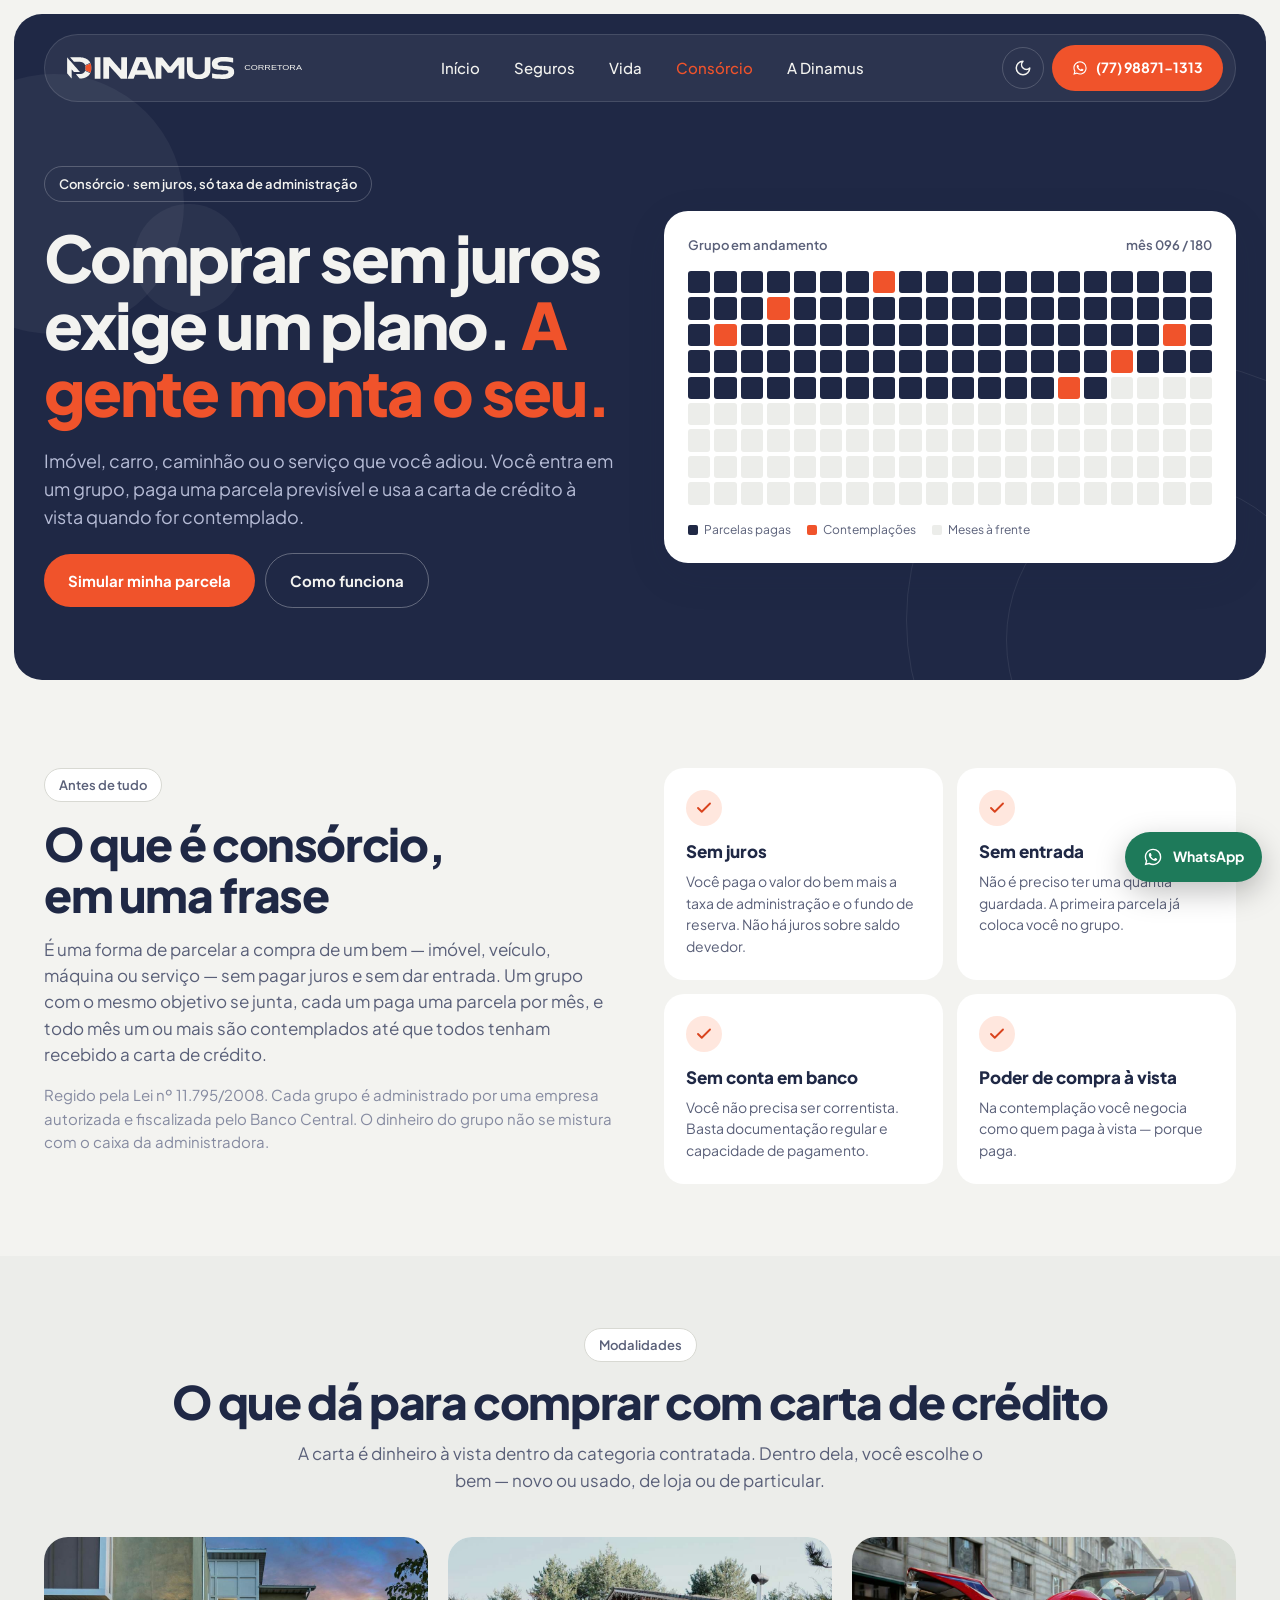
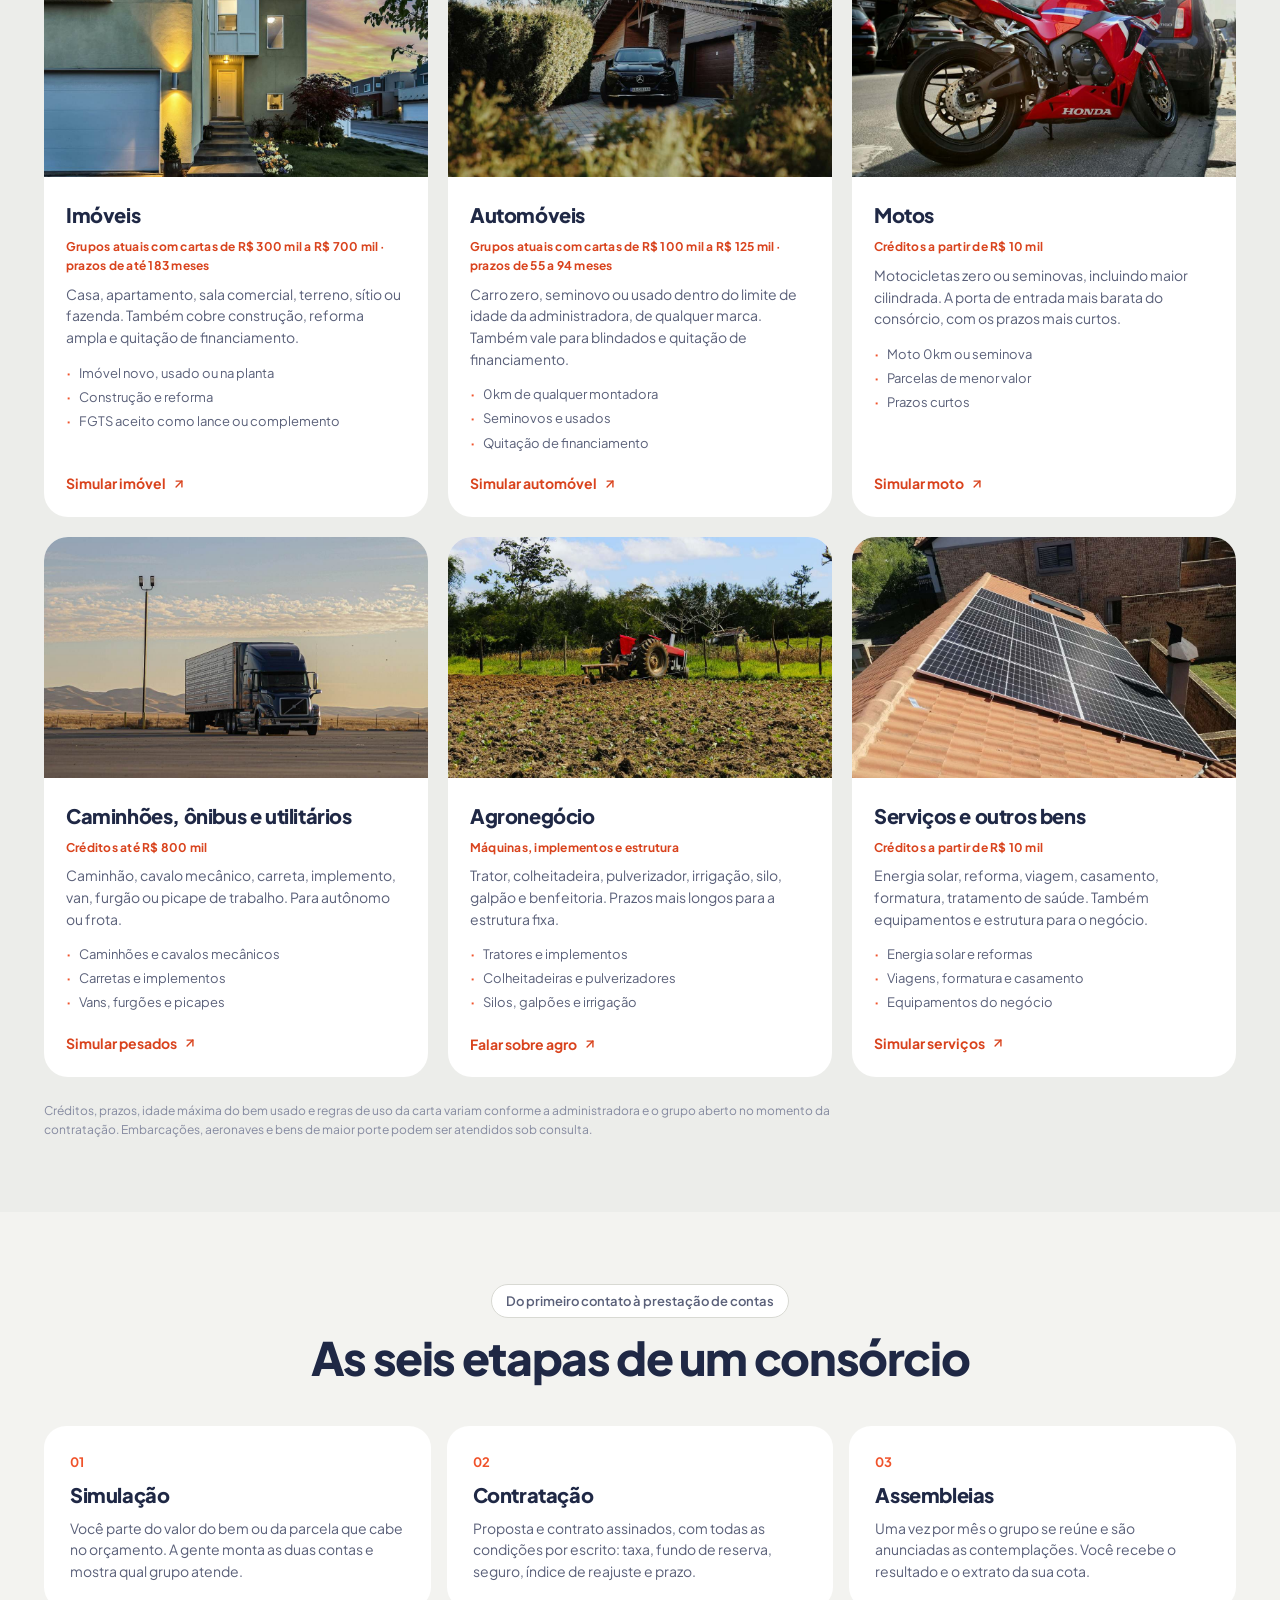
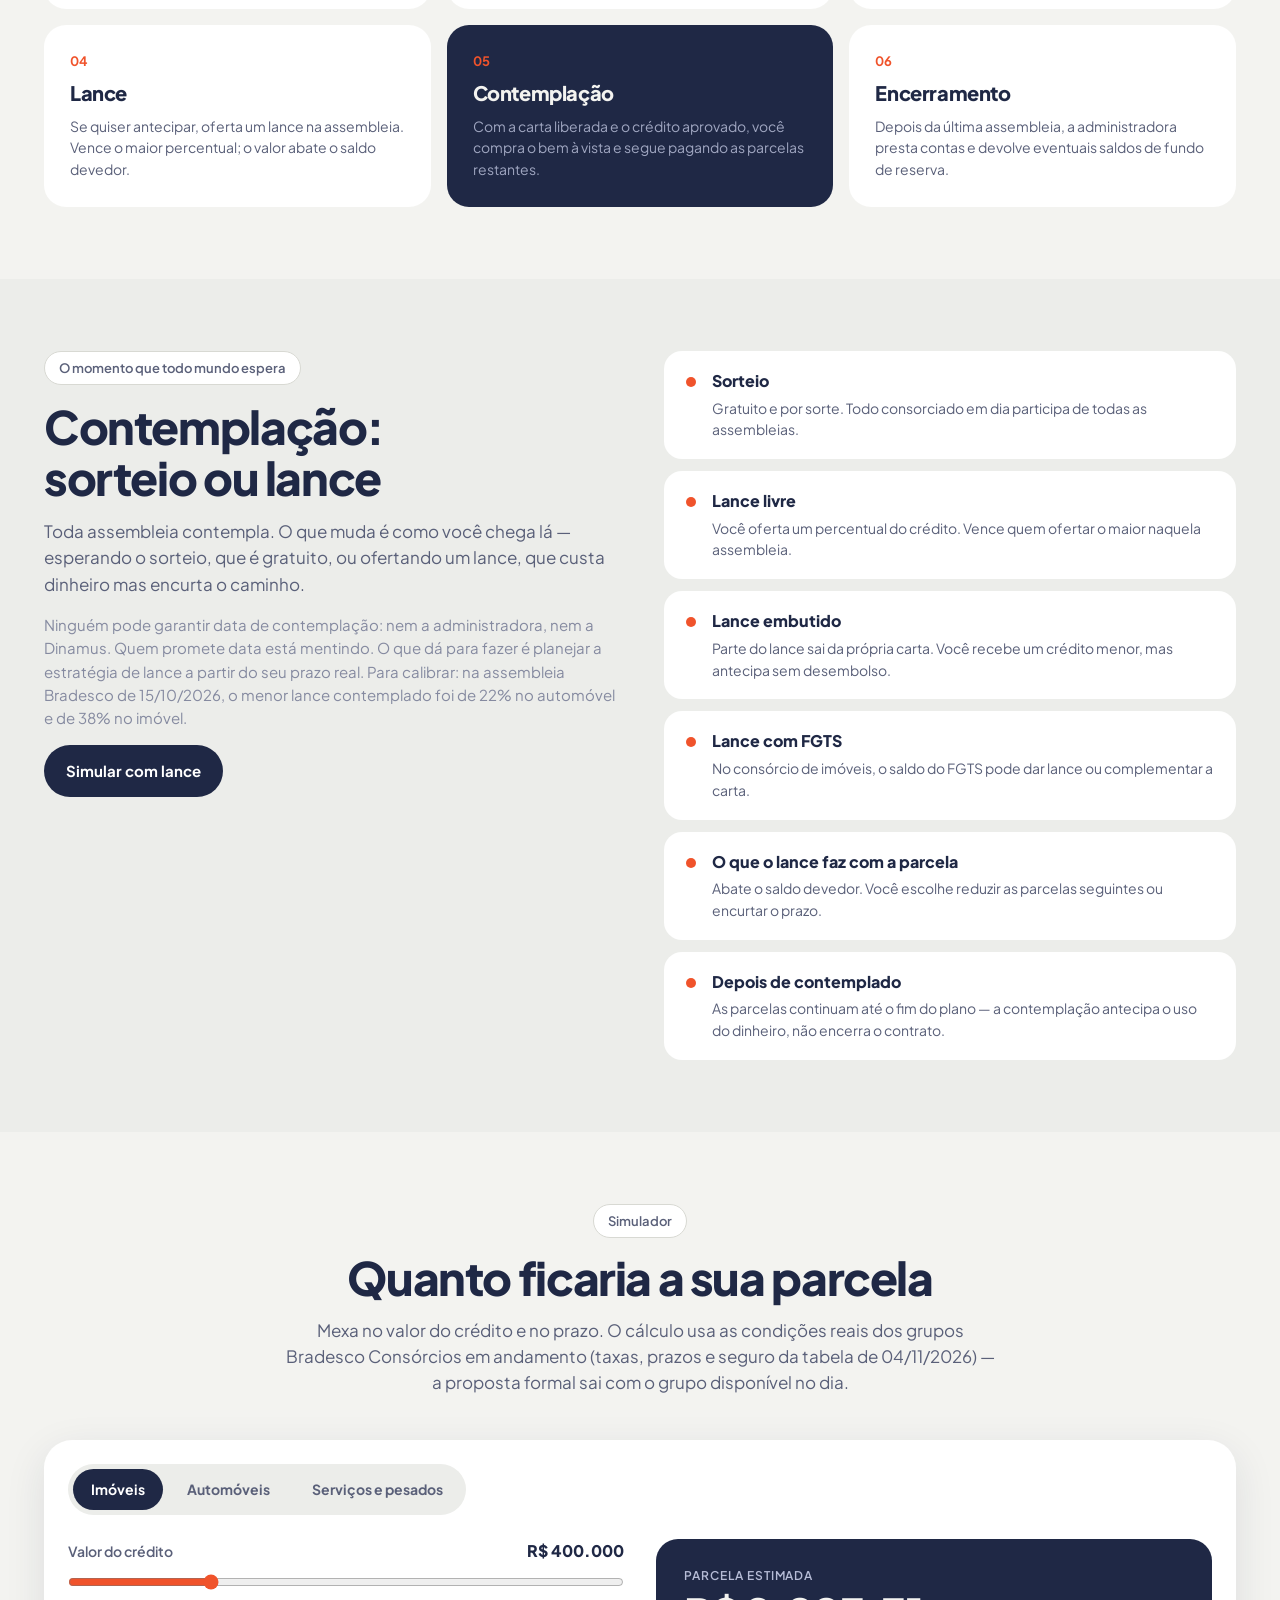
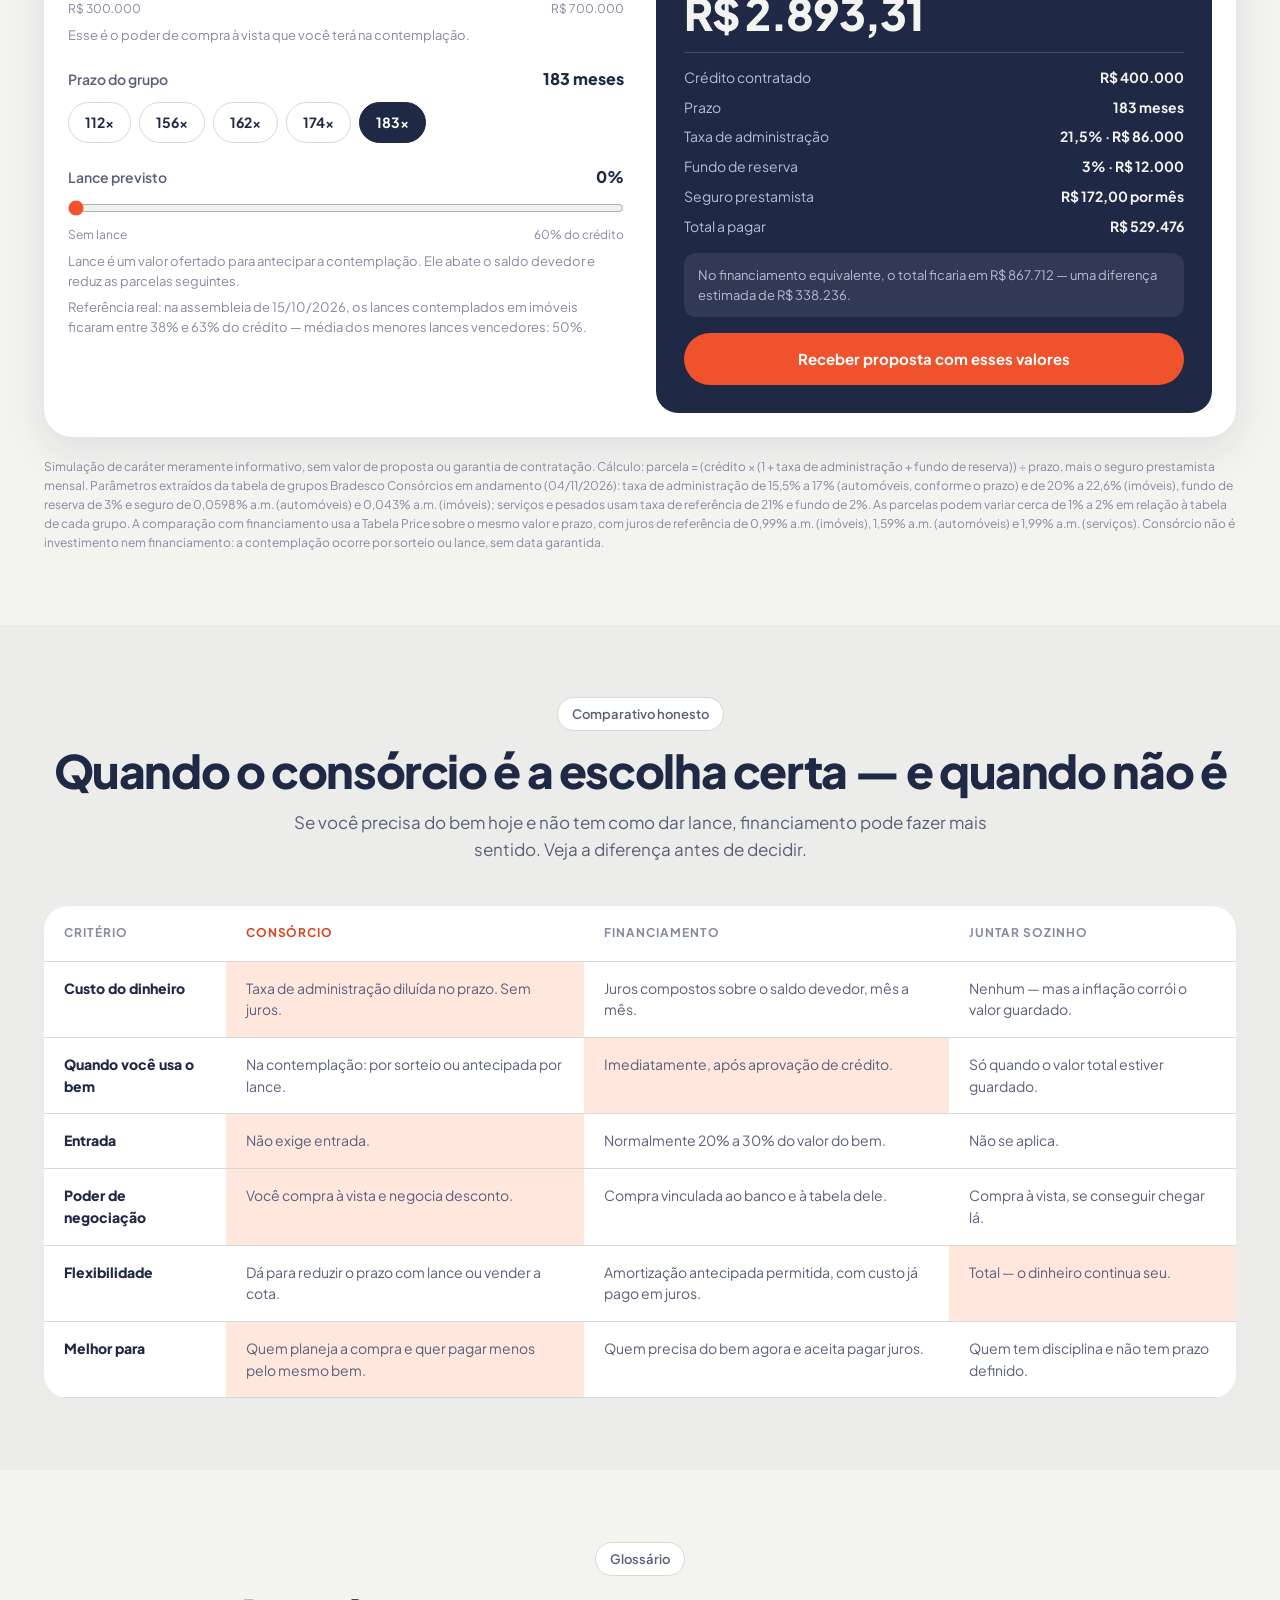
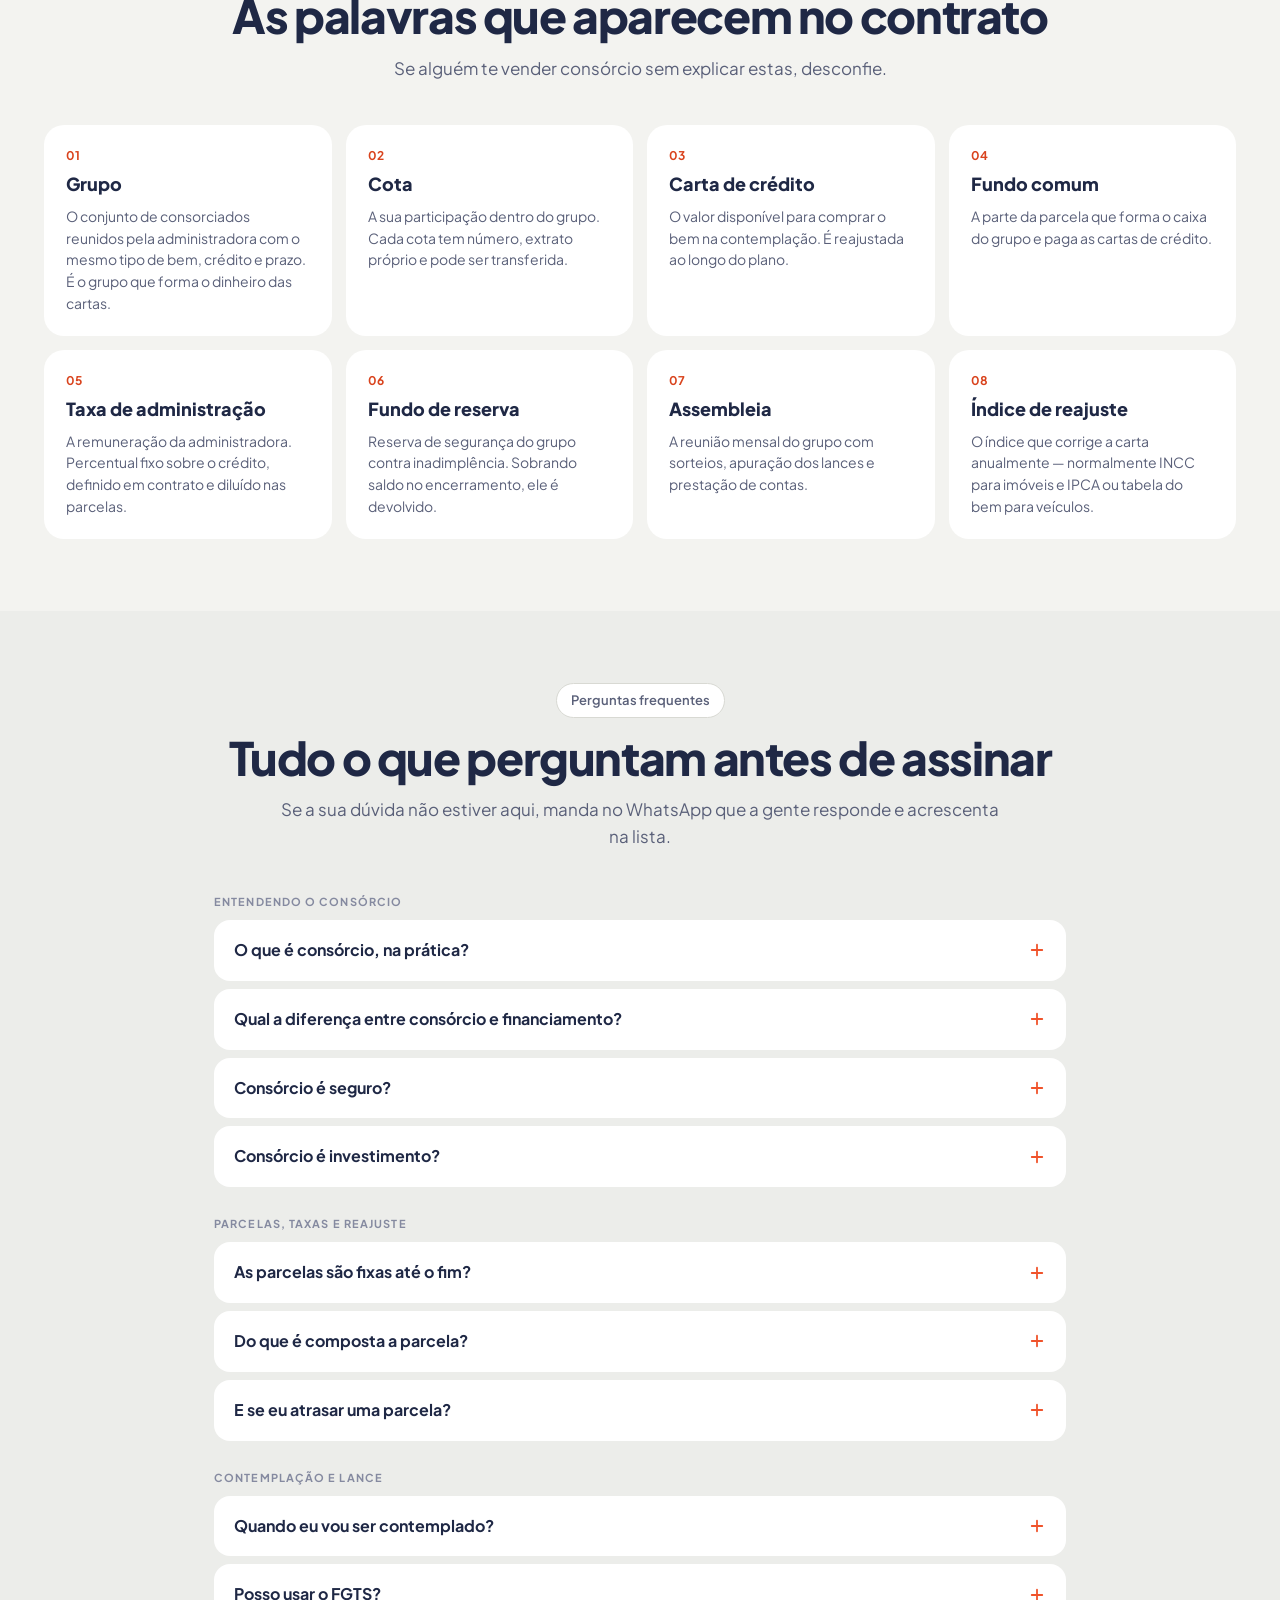
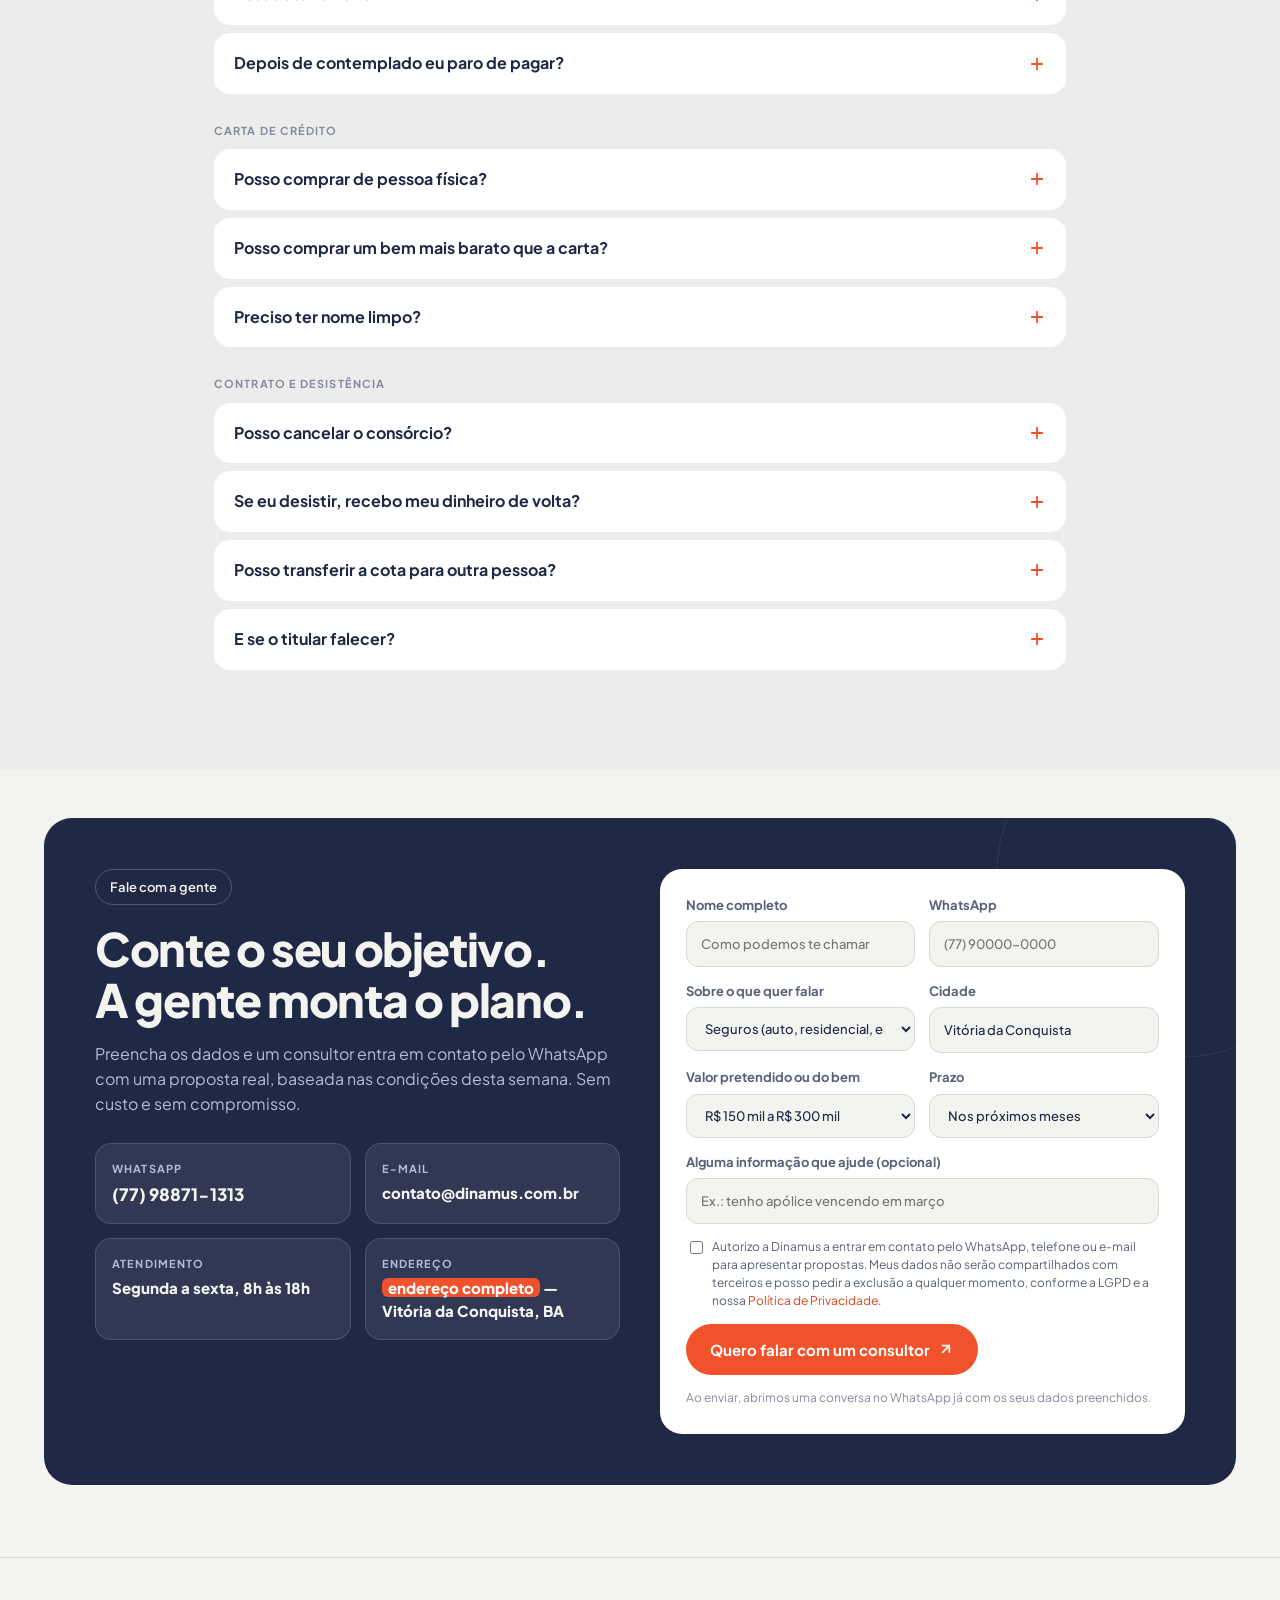
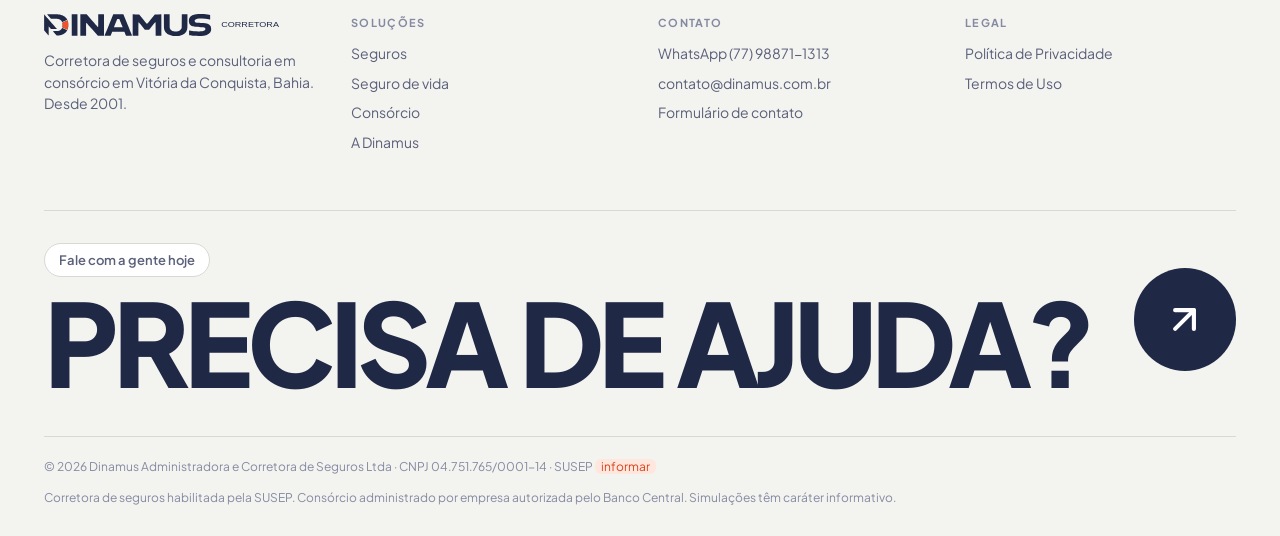
==== commit da367a59: "Simuladores de consórcio com dados reais Bradesco Consórcios Base: tabela Newcon de grupos em andame" ====
--- a/consorcio.html
+++ b/consorcio.html
@@ -80,14 +80,14 @@
   <div class="g-300"><article class="tile">
   <div class="tile-img"><img src="img/casa.jpg" alt="Casa" loading="lazy" decoding="async" style="width:100%;height:100%;object-fit:cover"></div>
   <div class="tile-body">
-    <h3>Imóveis</h3><div class="cov">Créditos de R$ 80 mil a R$ 1,5 milhão · prazos longos</div><p>Casa, apartamento, sala comercial, terreno, sítio ou fazenda. Também cobre construção, reforma ampla e quitação de financiamento.</p>
+    <h3>Imóveis</h3><div class="cov">Grupos atuais com cartas de R$ 300 mil a R$ 700 mil · prazos de até 183 meses</div><p>Casa, apartamento, sala comercial, terreno, sítio ou fazenda. Também cobre construção, reforma ampla e quitação de financiamento.</p>
     <ul style="margin:6px 0 0;padding:0;list-style:none;display:flex;flex-direction:column;gap:4px;font-size:13px;color:var(--text2)"><li style="display:flex;gap:8px"><span style="color:var(--acc);font-weight:800">·</span>Imóvel novo, usado ou na planta</li><li style="display:flex;gap:8px"><span style="color:var(--acc);font-weight:800">·</span>Construção e reforma</li><li style="display:flex;gap:8px"><span style="color:var(--acc);font-weight:800">·</span>FGTS aceito como lance ou complemento</li></ul>
     <button type="button" class="card-link js-goseg" data-seg="imoveis" style="background:none;border:none;padding-left:0;text-align:left">Simular imóvel <svg width="14" height="14" viewBox="0 0 24 24" fill="none" stroke="currentColor" stroke-width="2.4" stroke-linecap="round" stroke-linejoin="round" aria-hidden="true"><path d="M7 7h10v10"></path><path d="M7 17 17 7"></path></svg></button>
   </div>
 </article><article class="tile">
   <div class="tile-img"><img src="img/carroext.jpg" alt="Carro" loading="lazy" decoding="async" style="width:100%;height:100%;object-fit:cover"></div>
   <div class="tile-body">
-    <h3>Automóveis</h3><div class="cov">Créditos de R$ 30 mil a R$ 400 mil</div><p>Carro zero, seminovo ou usado dentro do limite de idade da administradora, de qualquer marca. Também vale para blindados e quitação de financiamento.</p>
+    <h3>Automóveis</h3><div class="cov">Grupos atuais com cartas de R$ 100 mil a R$ 125 mil · prazos de 55 a 94 meses</div><p>Carro zero, seminovo ou usado dentro do limite de idade da administradora, de qualquer marca. Também vale para blindados e quitação de financiamento.</p>
     <ul style="margin:6px 0 0;padding:0;list-style:none;display:flex;flex-direction:column;gap:4px;font-size:13px;color:var(--text2)"><li style="display:flex;gap:8px"><span style="color:var(--acc);font-weight:800">·</span>0km de qualquer montadora</li><li style="display:flex;gap:8px"><span style="color:var(--acc);font-weight:800">·</span>Seminovos e usados</li><li style="display:flex;gap:8px"><span style="color:var(--acc);font-weight:800">·</span>Quitação de financiamento</li></ul>
     <button type="button" class="card-link js-goseg" data-seg="autos" style="background:none;border:none;padding-left:0;text-align:left">Simular automóvel <svg width="14" height="14" viewBox="0 0 24 24" fill="none" stroke="currentColor" stroke-width="2.4" stroke-linecap="round" stroke-linejoin="round" aria-hidden="true"><path d="M7 7h10v10"></path><path d="M7 17 17 7"></path></svg></button>
   </div>
@@ -134,7 +134,7 @@
       <span class="eyebrow">O momento que todo mundo espera</span>
       <h2 class="h2">Contemplação: sorteio ou lance</h2>
       <p style="color:var(--text2);font-size:17px;text-wrap:pretty">Toda assembleia contempla. O que muda é como você chega lá — esperando o sorteio, que é gratuito, ou ofertando um lance, que custa dinheiro mas encurta o caminho.</p>
-      <p style="color:var(--text3);font-size:15px">Ninguém pode garantir data de contemplação: nem a administradora, nem a Dinamus. Quem promete data está mentindo. O que dá para fazer é planejar a estratégia de lance a partir do seu prazo real.</p>
+      <p style="color:var(--text3);font-size:15px">Ninguém pode garantir data de contemplação: nem a administradora, nem a Dinamus. Quem promete data está mentindo. O que dá para fazer é planejar a estratégia de lance a partir do seu prazo real. Para calibrar: na assembleia Bradesco de 15/10/2026, o menor lance contemplado foi de 22% no automóvel e de 38% no imóvel.</p>
       <a href="#simulador" class="btn btn-ink" style="padding:14px 22px">Simular com lance</a>
     </div>
     <div style="display:flex;flex-direction:column;gap:12px"><div class="lance-row"><i></i><div><div style="font-weight:800">Sorteio</div><p>Gratuito e por sorte. Todo consorciado em dia participa de todas as assembleias.</p></div></div><div class="lance-row"><i></i><div><div style="font-weight:800">Lance livre</div><p>Você oferta um percentual do crédito. Vence quem ofertar o maior naquela assembleia.</p></div></div><div class="lance-row"><i></i><div><div style="font-weight:800">Lance embutido</div><p>Parte do lance sai da própria carta. Você recebe um crédito menor, mas antecipa sem desembolso.</p></div></div><div class="lance-row"><i></i><div><div style="font-weight:800">Lance com FGTS</div><p>No consórcio de imóveis, o saldo do FGTS pode dar lance ou complementar a carta.</p></div></div><div class="lance-row"><i></i><div><div style="font-weight:800">O que o lance faz com a parcela</div><p>Abate o saldo devedor. Você escolhe reduzir as parcelas seguintes ou encurtar o prazo.</p></div></div><div class="lance-row"><i></i><div><div style="font-weight:800">Depois de contemplado</div><p>As parcelas continuam até o fim do plano — a contemplação antecipa o uso do dinheiro, não encerra o contrato.</p></div></div></div>
@@ -142,7 +142,7 @@
 </div></section>
 
 <section id="simulador" class="sec"><div class="container">
-  <div class="sec-head"><span class="eyebrow">Simulador</span><h2 class="h2">Quanto ficaria a sua parcela</h2><p class="lede">Mexa no valor do crédito e no prazo. É um cálculo de referência — a proposta formal sai com as condições do grupo disponível no momento.</p></div>
+  <div class="sec-head"><span class="eyebrow">Simulador</span><h2 class="h2">Quanto ficaria a sua parcela</h2><p class="lede">Mexa no valor do crédito e no prazo. O cálculo usa as condições reais dos grupos Bradesco Consórcios em andamento (taxas, prazos e seguro da tabela de 04/11/2026) — a proposta formal sai com o grupo disponível no dia.</p></div>
   <div class="sim" id="sim-consorcio">
     <div class="tabs" role="tablist" aria-label="Modalidade">
       <button type="button" class="tab" role="tab" data-key="imoveis" aria-selected="true">Imóveis</button>
@@ -163,9 +163,10 @@
         </div>
         <div>
           <div class="range-head"><label for="lance">Lance previsto</label><output id="cLOut"></output></div>
-          <input id="lance" type="range" min="0" max="40" step="5" value="0">
-          <div class="range-ends"><span>Sem lance</span><span>40% do crédito</span></div>
+          <input id="lance" type="range" min="0" max="60" step="5" value="0">
+          <div class="range-ends"><span>Sem lance</span><span>60% do crédito</span></div>
           <p class="range-help">Lance é um valor ofertado para antecipar a contemplação. Ele abate o saldo devedor e reduz as parcelas seguintes.</p>
+          <p class="range-help" id="cLanceInfo" aria-live="polite"></p>
         </div>
       </div>
       <div class="result" aria-live="polite">
@@ -176,7 +177,7 @@
       </div>
     </div>
   </div>
-  <p class="disclaimer">Simulação de caráter meramente informativo, sem valor de proposta ou garantia de contratação. Cálculo: parcela = (crédito × (1 + taxa de administração + fundo de reserva)) ÷ prazo, com taxas de referência de 19% (imóveis), 17% (automóveis) e 21% (serviços e pesados) e fundo de reserva de 2%. A comparação com financiamento usa a Tabela Price sobre o mesmo valor e prazo, com juros de referência de 0,99% a.m. (imóveis), 1,59% a.m. (automóveis) e 1,99% a.m. (serviços). Consórcio não é investimento nem financiamento: a contemplação ocorre por sorteio ou lance, sem data garantida.</p>
+  <p class="disclaimer">Simulação de caráter meramente informativo, sem valor de proposta ou garantia de contratação. Cálculo: parcela = (crédito × (1 + taxa de administração + fundo de reserva)) ÷ prazo, mais o seguro prestamista mensal. Parâmetros extraídos da tabela de grupos Bradesco Consórcios em andamento (04/11/2026): taxa de administração de 15,5% a 17% (automóveis, conforme o prazo) e de 20% a 22,6% (imóveis), fundo de reserva de 3% e seguro de 0,0598% a.m. (automóveis) e 0,043% a.m. (imóveis); serviços e pesados usam taxa de referência de 21% e fundo de 2%. As parcelas podem variar cerca de 1% a 2% em relação à tabela de cada grupo. A comparação com financiamento usa a Tabela Price sobre o mesmo valor e prazo, com juros de referência de 0,99% a.m. (imóveis), 1,59% a.m. (automóveis) e 1,99% a.m. (serviços). Consórcio não é investimento nem financiamento: a contemplação ocorre por sorteio ou lance, sem data garantida.</p>
 </div></section>
 
 <section class="sec sec-alt"><div class="container">
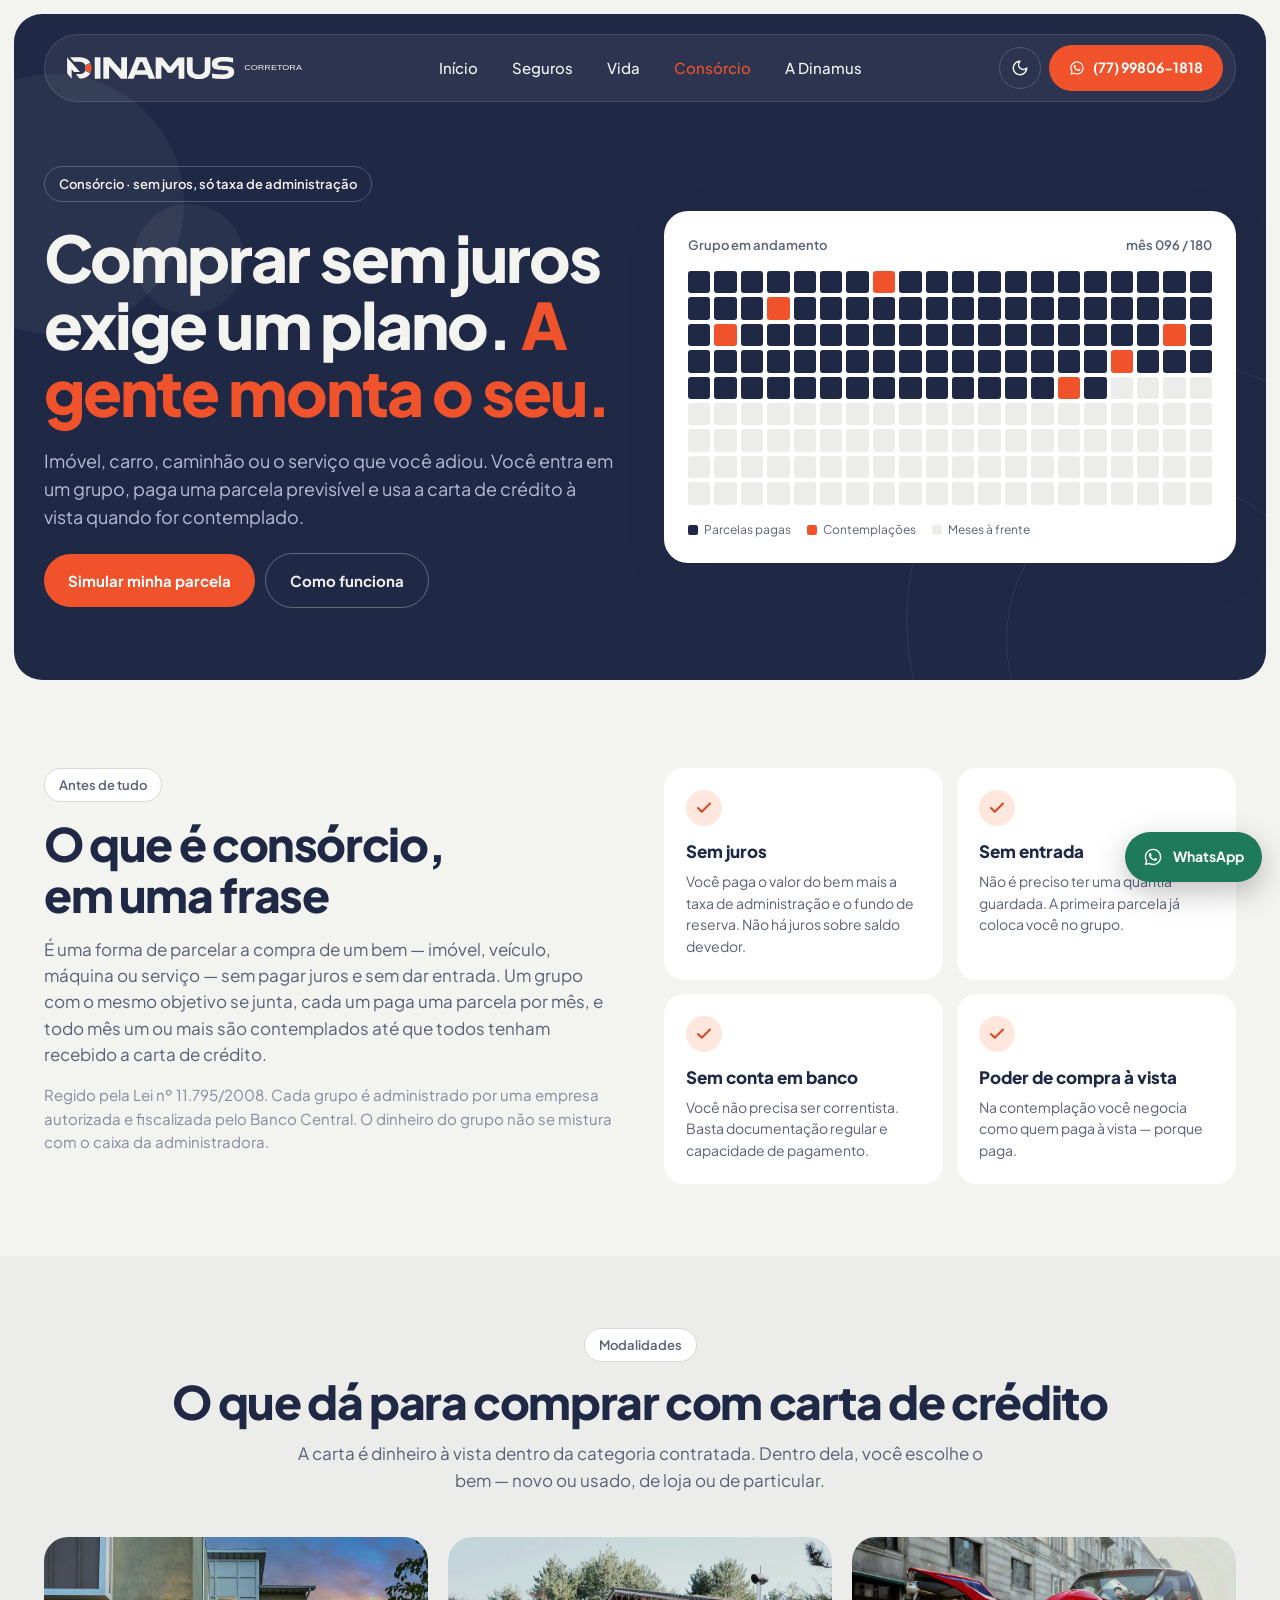
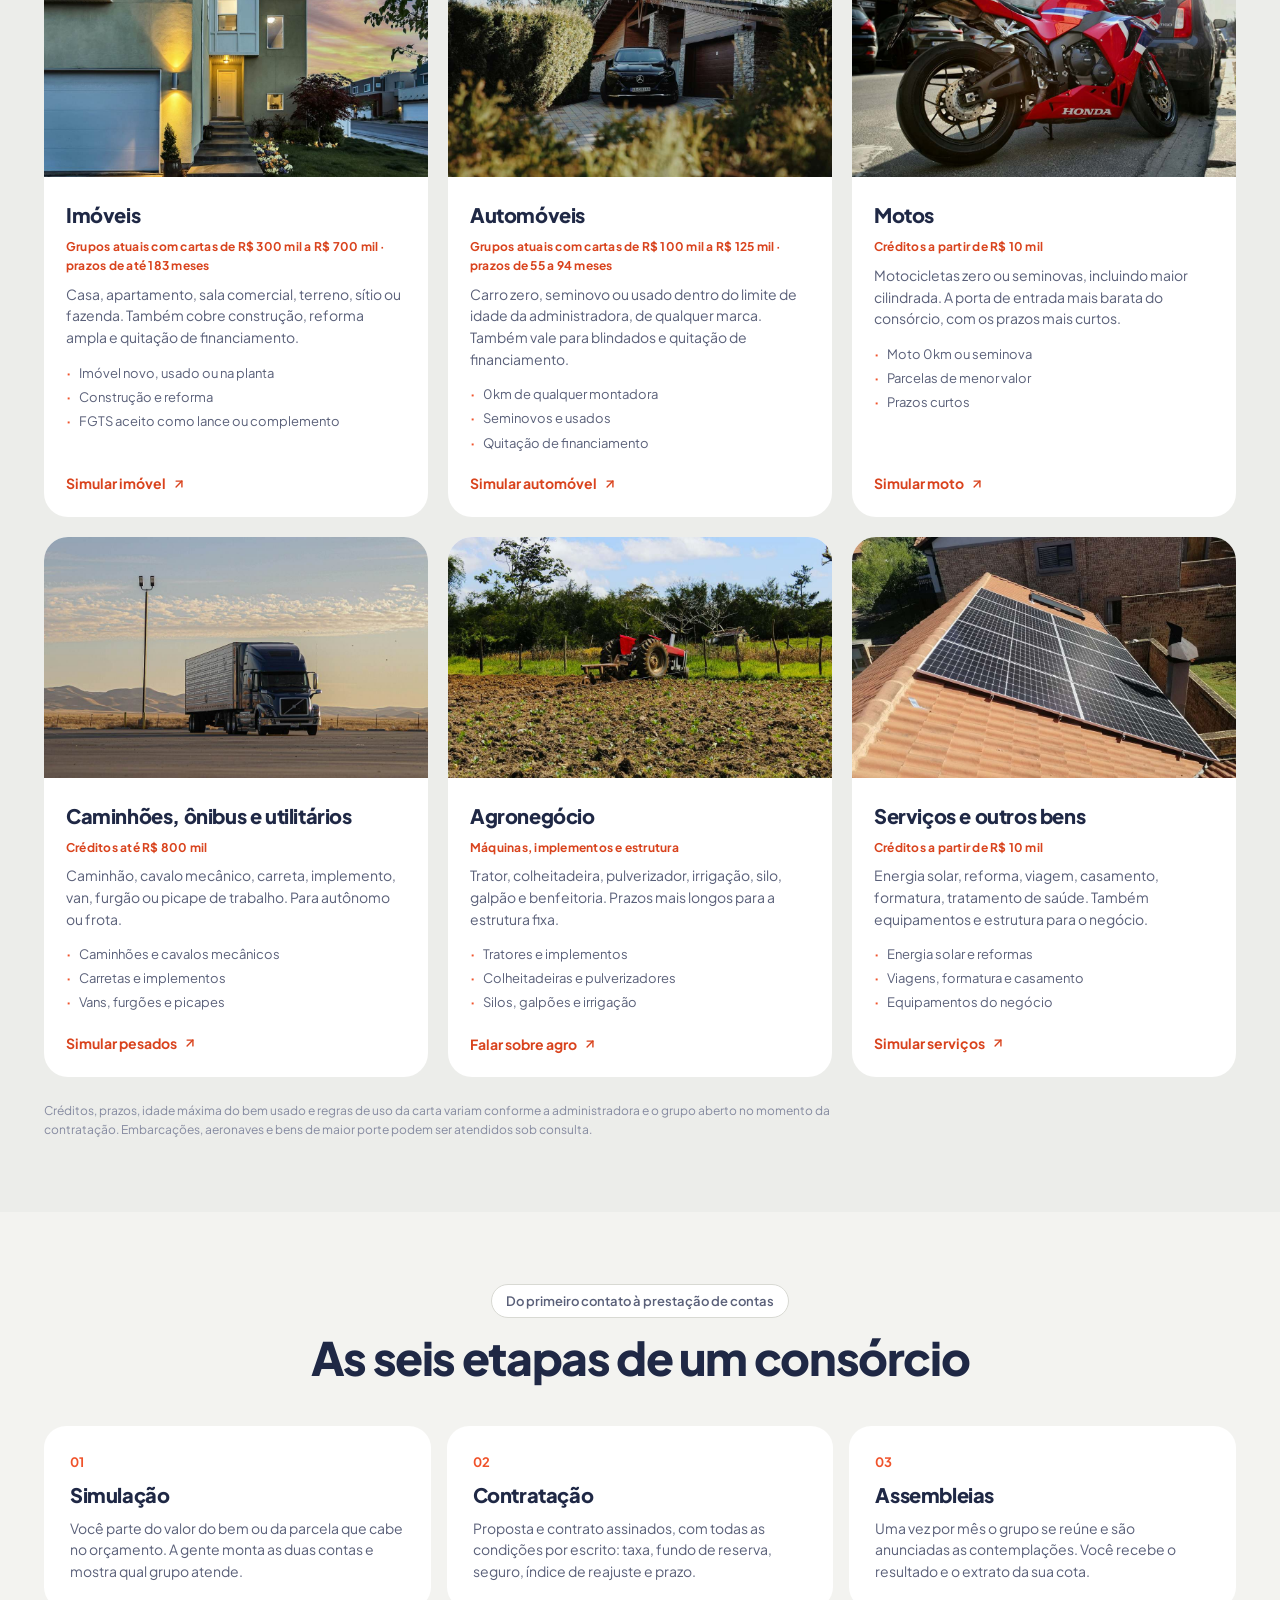
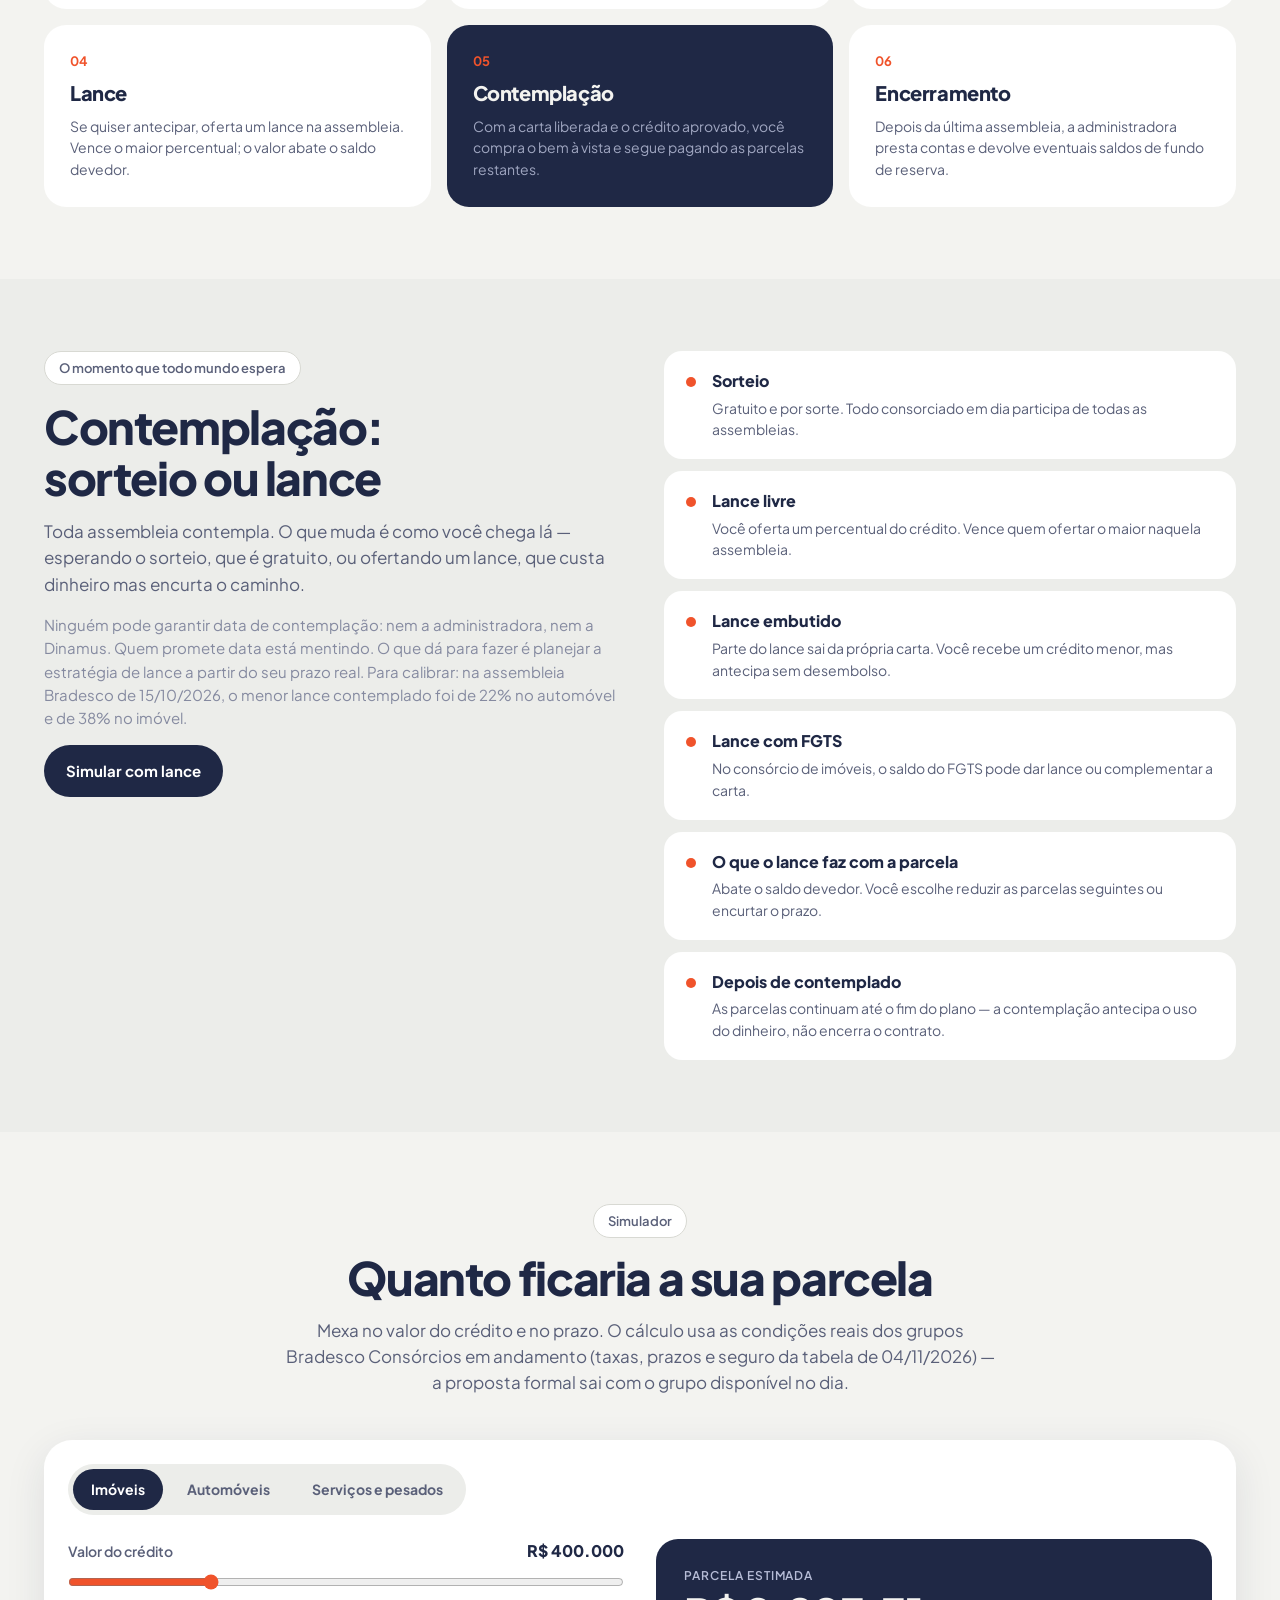
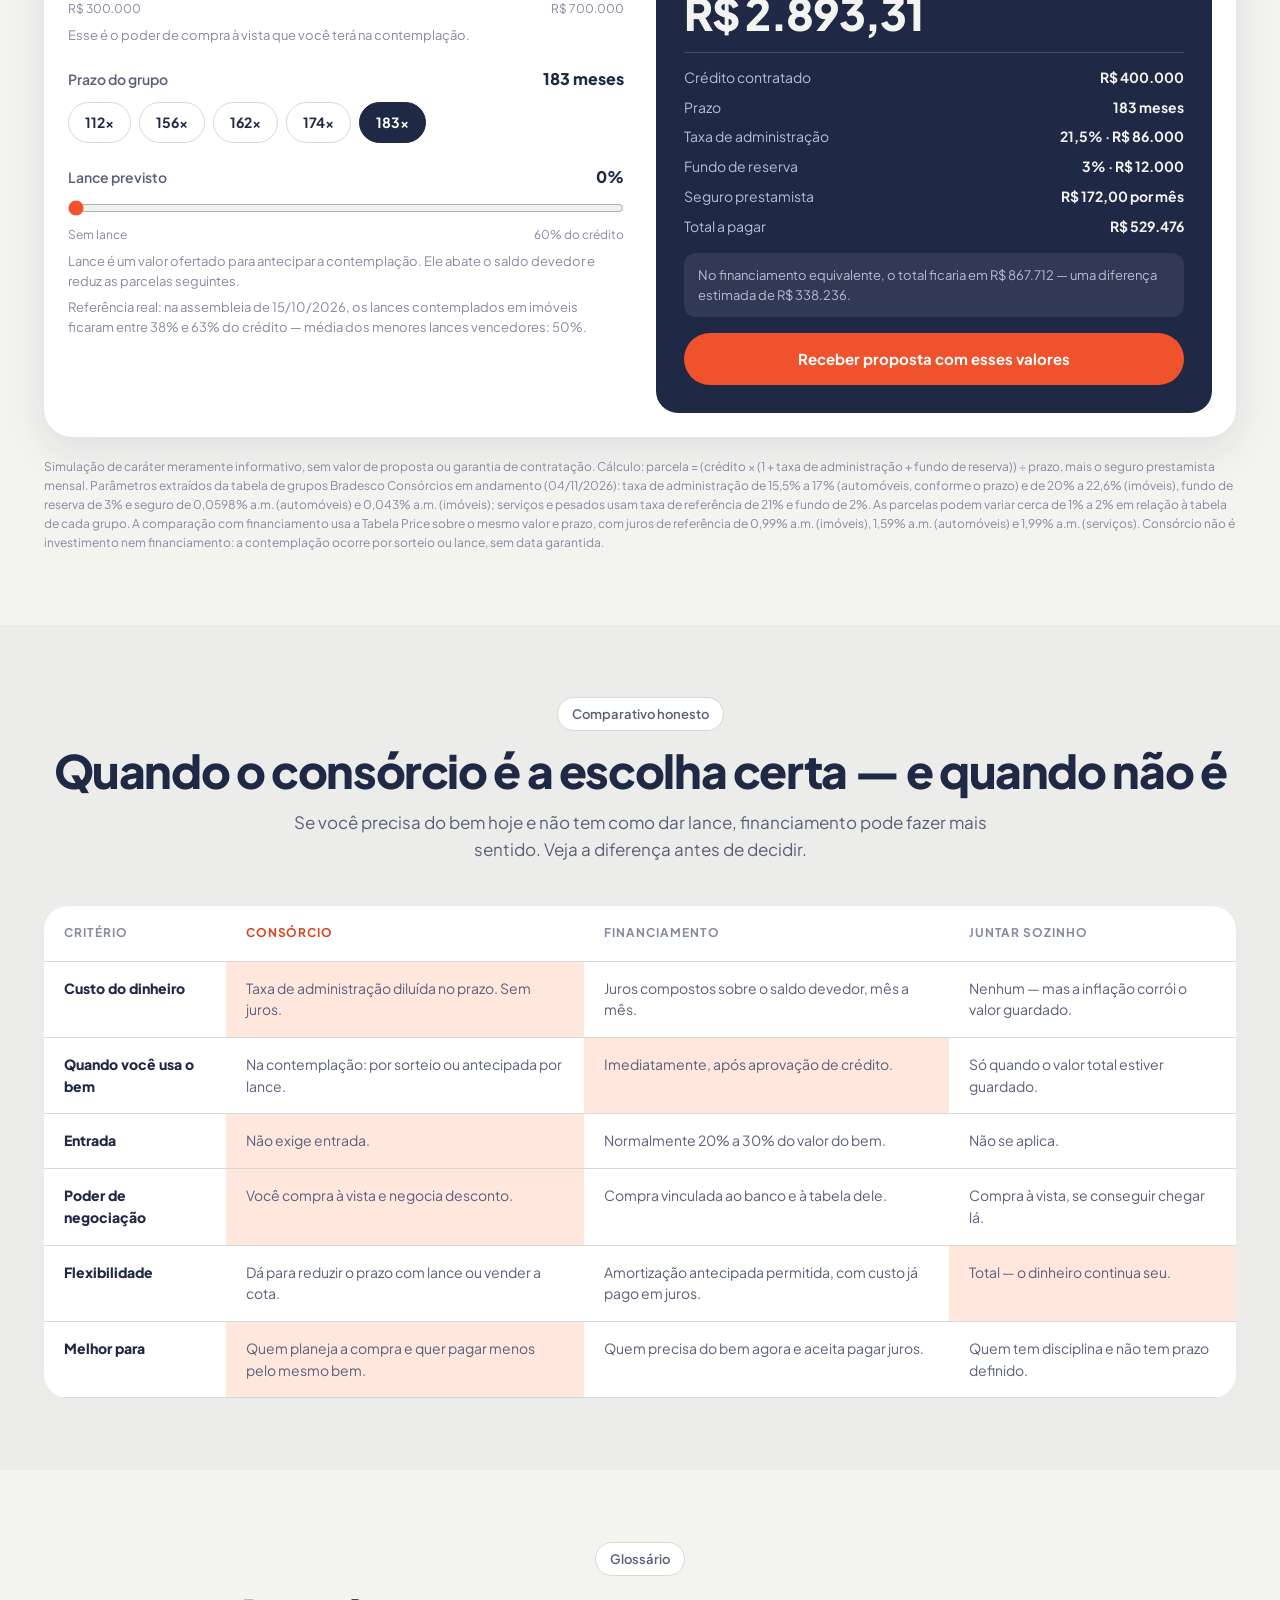
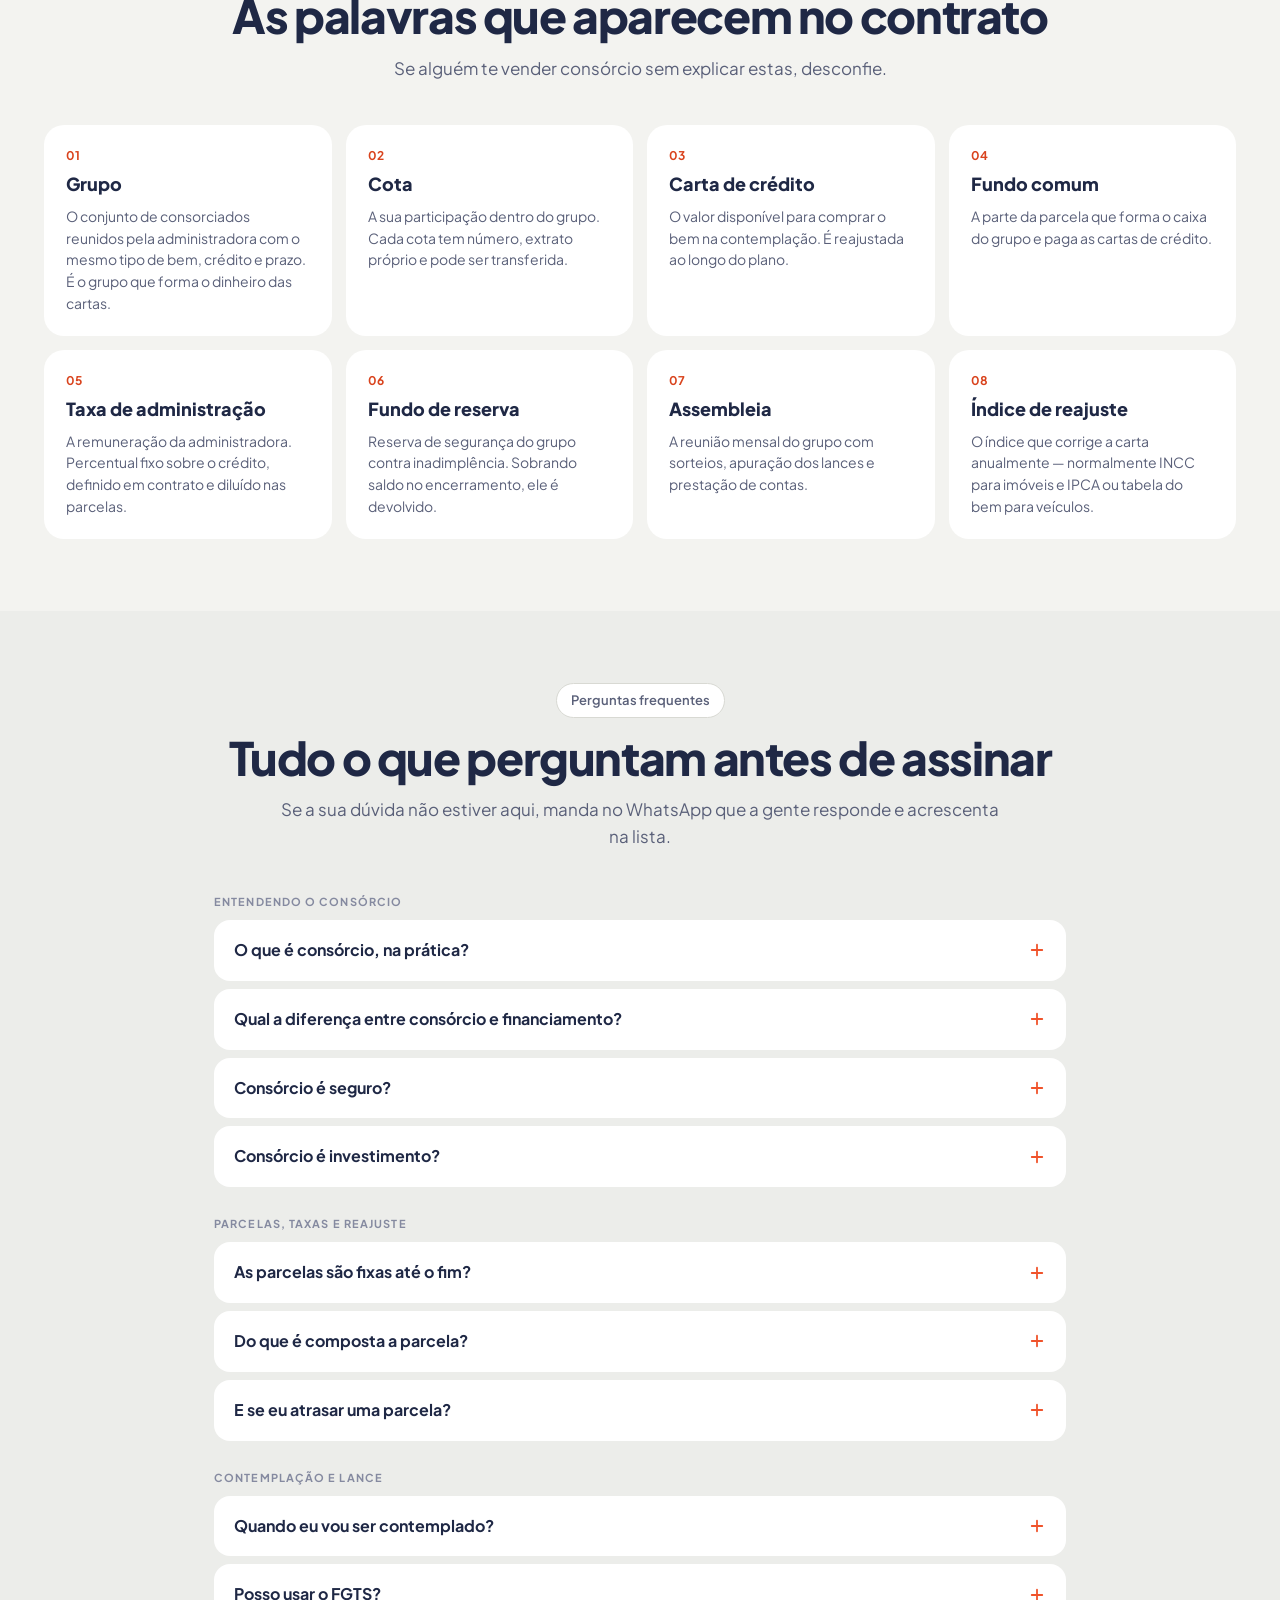
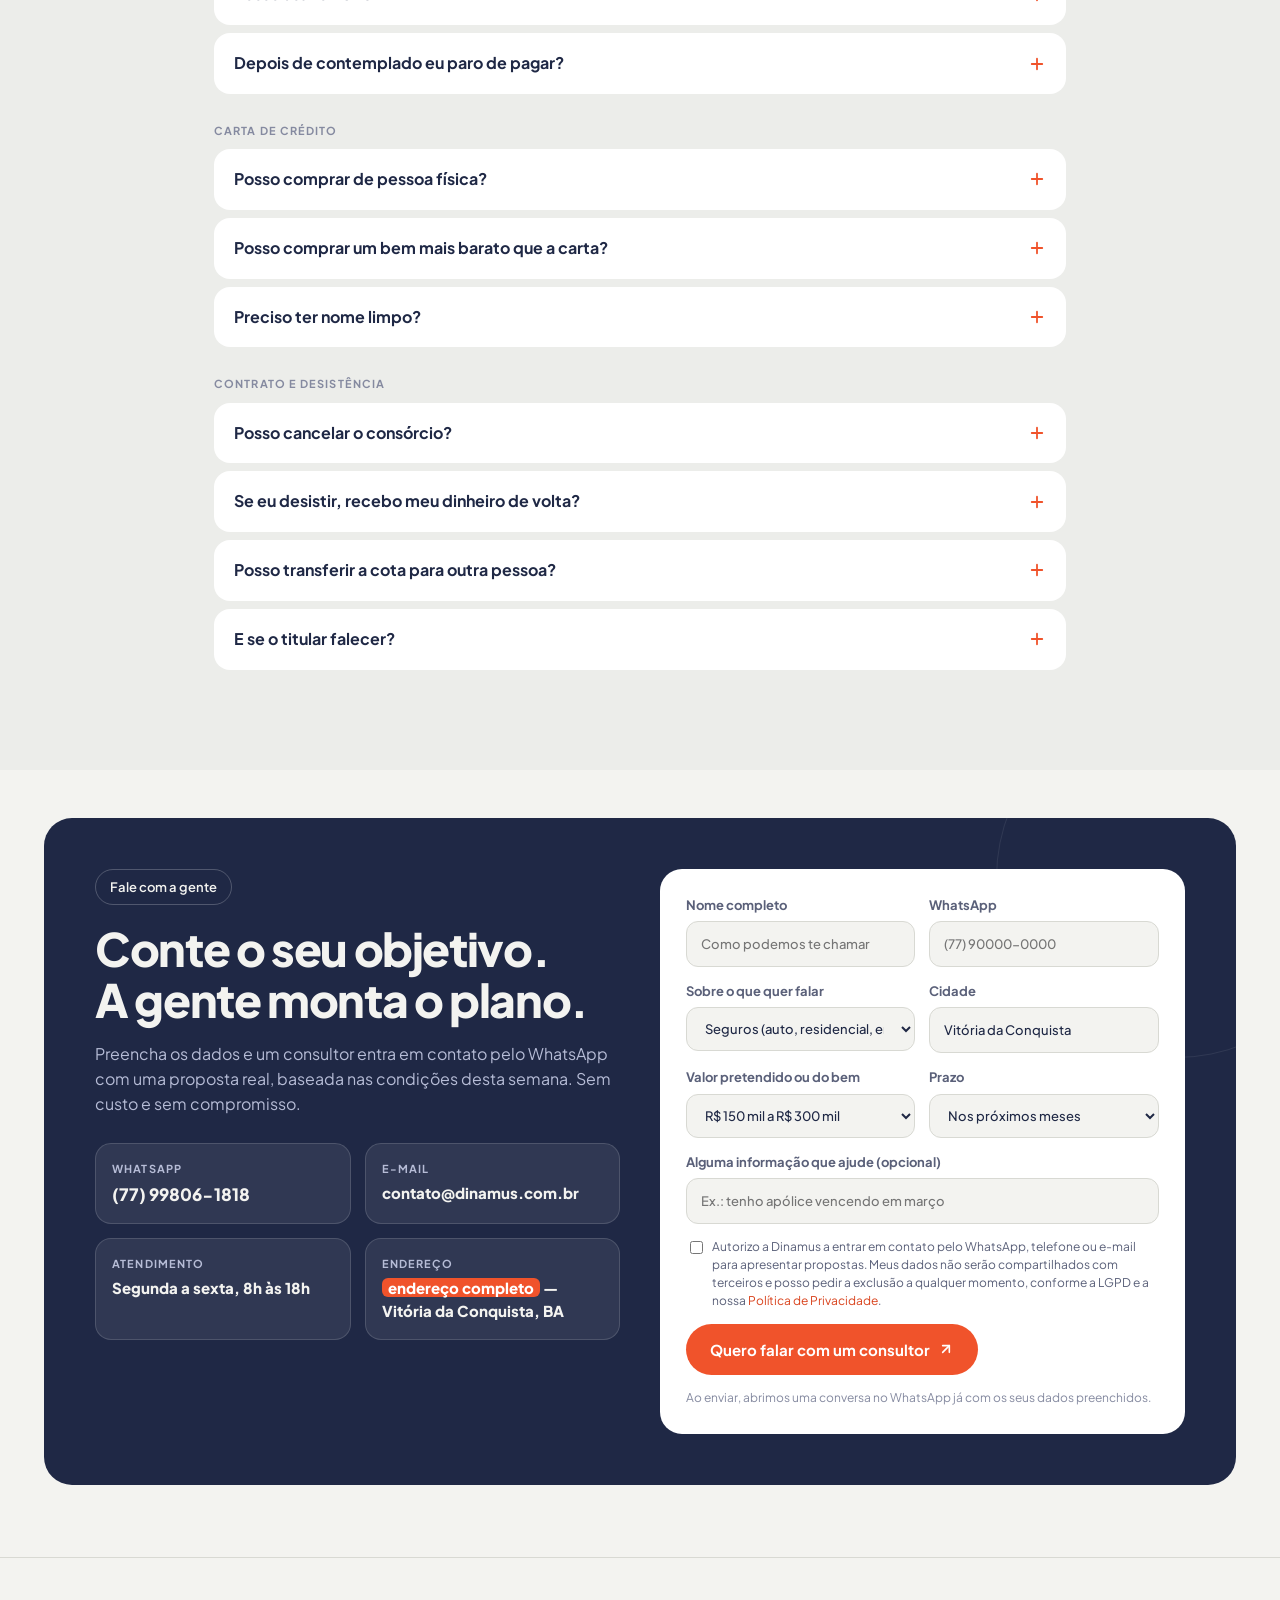
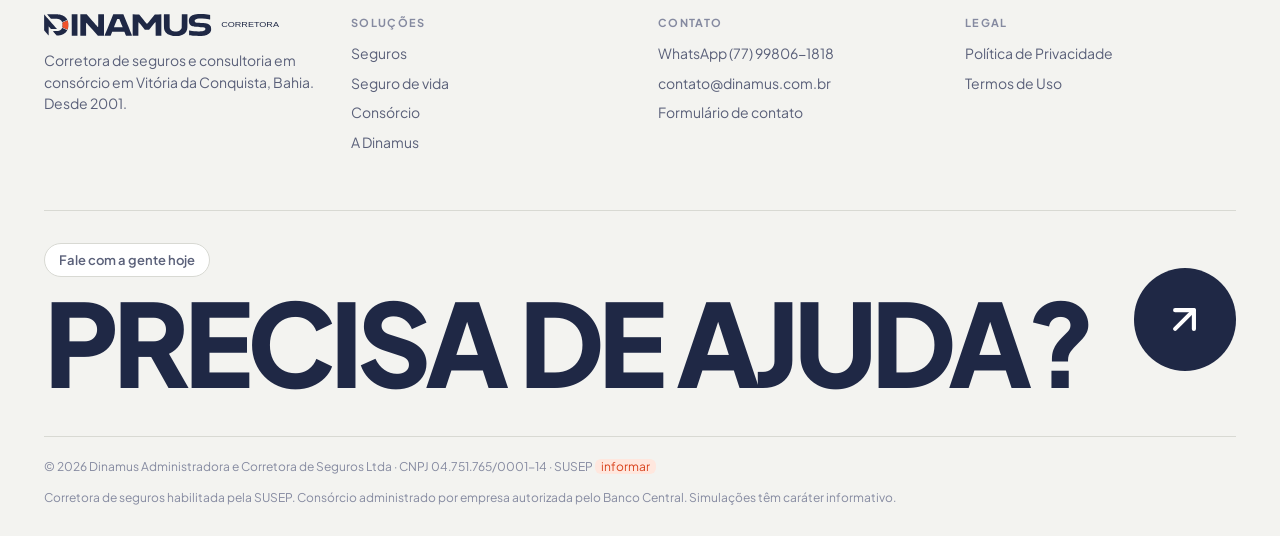
==== commit 64b51858: "Atualiza número de WhatsApp para (77) 99806-1818 em todo o site Co-Authored-By: Claude Fable 5 <nore" ====
--- a/consorcio.html
+++ b/consorcio.html
@@ -32,11 +32,11 @@
       <nav class="nav-links" aria-label="Principal"><a href="index.html">Início</a><a href="seguros.html">Seguros</a><a href="vida.html">Vida</a><a href="consorcio.html" aria-current="page">Consórcio</a><a href="sobre.html">A Dinamus</a></nav>
       <div class="nav-actions">
         <button type="button" class="iconbtn js-theme" aria-label="Alternar tema"><svg class="icon-sun" width="18" height="18" viewBox="0 0 24 24" fill="none" stroke="currentColor" stroke-width="2" stroke-linecap="round" stroke-linejoin="round" aria-hidden="true"><circle cx="12" cy="12" r="4"></circle><path d="M12 2v2M12 20v2M4.9 4.9l1.4 1.4M17.7 17.7l1.4 1.4M2 12h2M20 12h2M6.3 17.7l-1.4 1.4M19.1 4.9l-1.4 1.4"></path></svg><svg class="icon-moon" width="18" height="18" viewBox="0 0 24 24" fill="none" stroke="currentColor" stroke-width="2" stroke-linecap="round" stroke-linejoin="round" aria-hidden="true"><path d="M12 3a6 6 0 0 0 9 9 9 9 0 1 1-9-9Z"></path></svg></button>
-        <a class="btn btn-acc nav-wa" href="https://wa.me/5577988711313" target="_blank" rel="noopener"><svg width="16" height="16" viewBox="0 0 24 24" fill="currentColor" aria-hidden="true"><path d="M12.04 2C6.58 2 2.13 6.45 2.13 11.91c0 1.75.46 3.45 1.32 4.95L2 22l5.25-1.38a9.9 9.9 0 0 0 4.79 1.22h.01c5.46 0 9.9-4.45 9.9-9.91A9.86 9.86 0 0 0 12.04 2m0 18.14a8.2 8.2 0 0 1-4.19-1.15l-.3-.18-3.12.82.83-3.04-.2-.31a8.2 8.2 0 0 1-1.26-4.38c0-4.54 3.7-8.24 8.24-8.24 2.2 0 4.27.86 5.82 2.42a8.18 8.18 0 0 1 2.41 5.83c0 4.54-3.7 8.23-8.23 8.23m4.52-6.16c-.25-.12-1.47-.72-1.69-.81-.23-.08-.39-.12-.56.12-.17.25-.64.81-.78.97-.14.17-.29.19-.54.06-.25-.12-1.05-.39-1.99-1.23-.74-.66-1.23-1.47-1.38-1.72-.14-.25-.02-.38.11-.51.11-.11.25-.29.37-.43.12-.14.16-.25.25-.41.08-.17.04-.31-.02-.43-.06-.12-.56-1.34-.76-1.84-.2-.48-.41-.42-.56-.43h-.48c-.17 0-.43.06-.66.31-.22.25-.86.85-.86 2.07 0 1.22.89 2.4 1.01 2.56.12.17 1.75 2.67 4.23 3.74.59.26 1.05.41 1.41.52.59.19 1.13.16 1.56.1.48-.07 1.47-.6 1.67-1.18.21-.58.21-1.07.14-1.18-.06-.1-.22-.16-.47-.28"/></svg> (77) 98871-1313</a>
+        <a class="btn btn-acc nav-wa" href="https://wa.me/5577998061818" target="_blank" rel="noopener"><svg width="16" height="16" viewBox="0 0 24 24" fill="currentColor" aria-hidden="true"><path d="M12.04 2C6.58 2 2.13 6.45 2.13 11.91c0 1.75.46 3.45 1.32 4.95L2 22l5.25-1.38a9.9 9.9 0 0 0 4.79 1.22h.01c5.46 0 9.9-4.45 9.9-9.91A9.86 9.86 0 0 0 12.04 2m0 18.14a8.2 8.2 0 0 1-4.19-1.15l-.3-.18-3.12.82.83-3.04-.2-.31a8.2 8.2 0 0 1-1.26-4.38c0-4.54 3.7-8.24 8.24-8.24 2.2 0 4.27.86 5.82 2.42a8.18 8.18 0 0 1 2.41 5.83c0 4.54-3.7 8.23-8.23 8.23m4.52-6.16c-.25-.12-1.47-.72-1.69-.81-.23-.08-.39-.12-.56.12-.17.25-.64.81-.78.97-.14.17-.29.19-.54.06-.25-.12-1.05-.39-1.99-1.23-.74-.66-1.23-1.47-1.38-1.72-.14-.25-.02-.38.11-.51.11-.11.25-.29.37-.43.12-.14.16-.25.25-.41.08-.17.04-.31-.02-.43-.06-.12-.56-1.34-.76-1.84-.2-.48-.41-.42-.56-.43h-.48c-.17 0-.43.06-.66.31-.22.25-.86.85-.86 2.07 0 1.22.89 2.4 1.01 2.56.12.17 1.75 2.67 4.23 3.74.59.26 1.05.41 1.41.52.59.19 1.13.16 1.56.1.48-.07 1.47-.6 1.67-1.18.21-.58.21-1.07.14-1.18-.06-.1-.22-.16-.47-.28"/></svg> (77) 99806-1818</a>
         <button type="button" class="menu-btn" aria-expanded="false" aria-label="Menu"><svg class="icon-burger" width="20" height="20" viewBox="0 0 24 24" fill="none" stroke="currentColor" stroke-width="2" stroke-linecap="round" aria-hidden="true"><path d="M4 6h16M4 12h16M4 18h16"></path></svg><svg class="icon-x" width="20" height="20" viewBox="0 0 24 24" fill="none" stroke="currentColor" stroke-width="2" stroke-linecap="round" aria-hidden="true"><path d="M18 6 6 18M6 6l12 12"></path></svg></button>
       </div>
     </div>
-    <nav class="mobile-menu" aria-label="Menu"><a href="index.html">Início</a><a href="seguros.html">Seguros</a><a href="vida.html">Vida</a><a href="consorcio.html">Consórcio</a><a href="sobre.html">A Dinamus</a><a class="btn btn-acc" href="https://wa.me/5577988711313" target="_blank" rel="noopener">WhatsApp (77) 98871-1313</a></nav>
+    <nav class="mobile-menu" aria-label="Menu"><a href="index.html">Início</a><a href="seguros.html">Seguros</a><a href="vida.html">Vida</a><a href="consorcio.html">Consórcio</a><a href="sobre.html">A Dinamus</a><a class="btn btn-acc" href="https://wa.me/5577998061818" target="_blank" rel="noopener">WhatsApp (77) 99806-1818</a></nav>
   </div>
   <div class="container hero">
 <div class="hero-grid">
@@ -207,7 +207,7 @@
       <h2 class="h2">Conte o seu objetivo. A gente monta o plano.</h2>
       <p class="lede">Preencha os dados e um consultor entra em contato pelo WhatsApp com uma proposta real, baseada nas condições desta semana. Sem custo e sem compromisso.</p>
       <div class="contact-cards">
-        <div><div class="kicker">WhatsApp</div><a class="big" href="https://wa.me/5577988711313" target="_blank" rel="noopener">(77) 98871-1313</a></div>
+        <div><div class="kicker">WhatsApp</div><a class="big" href="https://wa.me/5577998061818" target="_blank" rel="noopener">(77) 99806-1818</a></div>
         <div><div class="kicker">E-mail</div><a href="mailto:contato@dinamus.com.br">contato@dinamus.com.br</a></div>
         <div><div class="kicker">Atendimento</div><div class="val">Segunda a sexta, 8h às 18h</div></div>
         <div><div class="kicker">Endereço</div><div class="val"><span class="marker-inv">endereço completo</span> — Vitória da Conquista, BA</div></div>
@@ -241,10 +241,10 @@
         <p>Corretora de seguros e consultoria em consórcio em Vitória da Conquista, Bahia. Desde 2001.</p>
       </div>
       <div><span class="kicker">Soluções</span><ul><li><a href="seguros.html">Seguros</a></li><li><a href="vida.html">Seguro de vida</a></li><li><a href="consorcio.html">Consórcio</a></li><li><a href="sobre.html">A Dinamus</a></li></ul></div>
-      <div><span class="kicker">Contato</span><ul><li><a href="https://wa.me/5577988711313" target="_blank" rel="noopener">WhatsApp (77) 98871-1313</a></li><li><a href="mailto:contato@dinamus.com.br">contato@dinamus.com.br</a></li><li><a href="#contato">Formulário de contato</a></li></ul></div>
+      <div><span class="kicker">Contato</span><ul><li><a href="https://wa.me/5577998061818" target="_blank" rel="noopener">WhatsApp (77) 99806-1818</a></li><li><a href="mailto:contato@dinamus.com.br">contato@dinamus.com.br</a></li><li><a href="#contato">Formulário de contato</a></li></ul></div>
       <div><span class="kicker">Legal</span><ul><li><a href="politica-de-privacidade.html">Política de Privacidade</a></li><li><a href="termos-de-uso.html">Termos de Uso</a></li></ul></div>
     </div>
-    <a class="footer-cta" href="https://wa.me/5577988711313?text=Ol%C3%A1%21%20Vim%20pelo%20site%20e%20preciso%20de%20ajuda." target="_blank" rel="noopener">
+    <a class="footer-cta" href="https://wa.me/5577998061818?text=Ol%C3%A1%21%20Vim%20pelo%20site%20e%20preciso%20de%20ajuda." target="_blank" rel="noopener">
       <div class="footer-cta-txt"><span class="eyebrow">Fale com a gente hoje</span><span class="footer-cta-big">Precisa de ajuda?</span></div>
       <span class="footer-cta-circle"><svg width="44%" height="44%" viewBox="0 0 24 24" fill="none" stroke="currentColor" stroke-width="2.2" stroke-linecap="round" stroke-linejoin="round" aria-hidden="true"><path d="M7 7h10v10"></path><path d="M7 17 17 7"></path></svg></span>
     </a>
@@ -254,7 +254,7 @@
     </div>
   </div>
 </footer>
-<a class="wa-float" href="https://wa.me/5577988711313?text=Ol%C3%A1%21%20Vim%20pelo%20site%20e%20quero%20simular%20um%20cons%C3%B3rcio." target="_blank" rel="noopener" aria-label="Falar com a Dinamus no WhatsApp"><svg width="20" height="20" viewBox="0 0 24 24" fill="currentColor" aria-hidden="true"><path d="M12.04 2C6.58 2 2.13 6.45 2.13 11.91c0 1.75.46 3.45 1.32 4.95L2 22l5.25-1.38a9.9 9.9 0 0 0 4.79 1.22h.01c5.46 0 9.9-4.45 9.9-9.91A9.86 9.86 0 0 0 12.04 2m0 18.14a8.2 8.2 0 0 1-4.19-1.15l-.3-.18-3.12.82.83-3.04-.2-.31a8.2 8.2 0 0 1-1.26-4.38c0-4.54 3.7-8.24 8.24-8.24 2.2 0 4.27.86 5.82 2.42a8.18 8.18 0 0 1 2.41 5.83c0 4.54-3.7 8.23-8.23 8.23m4.52-6.16c-.25-.12-1.47-.72-1.69-.81-.23-.08-.39-.12-.56.12-.17.25-.64.81-.78.97-.14.17-.29.19-.54.06-.25-.12-1.05-.39-1.99-1.23-.74-.66-1.23-1.47-1.38-1.72-.14-.25-.02-.38.11-.51.11-.11.25-.29.37-.43.12-.14.16-.25.25-.41.08-.17.04-.31-.02-.43-.06-.12-.56-1.34-.76-1.84-.2-.48-.41-.42-.56-.43h-.48c-.17 0-.43.06-.66.31-.22.25-.86.85-.86 2.07 0 1.22.89 2.4 1.01 2.56.12.17 1.75 2.67 4.23 3.74.59.26 1.05.41 1.41.52.59.19 1.13.16 1.56.1.48-.07 1.47-.6 1.67-1.18.21-.58.21-1.07.14-1.18-.06-.1-.22-.16-.47-.28"/></svg> WhatsApp</a>
+<a class="wa-float" href="https://wa.me/5577998061818?text=Ol%C3%A1%21%20Vim%20pelo%20site%20e%20quero%20simular%20um%20cons%C3%B3rcio." target="_blank" rel="noopener" aria-label="Falar com a Dinamus no WhatsApp"><svg width="20" height="20" viewBox="0 0 24 24" fill="currentColor" aria-hidden="true"><path d="M12.04 2C6.58 2 2.13 6.45 2.13 11.91c0 1.75.46 3.45 1.32 4.95L2 22l5.25-1.38a9.9 9.9 0 0 0 4.79 1.22h.01c5.46 0 9.9-4.45 9.9-9.91A9.86 9.86 0 0 0 12.04 2m0 18.14a8.2 8.2 0 0 1-4.19-1.15l-.3-.18-3.12.82.83-3.04-.2-.31a8.2 8.2 0 0 1-1.26-4.38c0-4.54 3.7-8.24 8.24-8.24 2.2 0 4.27.86 5.82 2.42a8.18 8.18 0 0 1 2.41 5.83c0 4.54-3.7 8.23-8.23 8.23m4.52-6.16c-.25-.12-1.47-.72-1.69-.81-.23-.08-.39-.12-.56.12-.17.25-.64.81-.78.97-.14.17-.29.19-.54.06-.25-.12-1.05-.39-1.99-1.23-.74-.66-1.23-1.47-1.38-1.72-.14-.25-.02-.38.11-.51.11-.11.25-.29.37-.43.12-.14.16-.25.25-.41.08-.17.04-.31-.02-.43-.06-.12-.56-1.34-.76-1.84-.2-.48-.41-.42-.56-.43h-.48c-.17 0-.43.06-.66.31-.22.25-.86.85-.86 2.07 0 1.22.89 2.4 1.01 2.56.12.17 1.75 2.67 4.23 3.74.59.26 1.05.41 1.41.52.59.19 1.13.16 1.56.1.48-.07 1.47-.6 1.67-1.18.21-.58.21-1.07.14-1.18-.06-.1-.22-.16-.47-.28"/></svg> WhatsApp</a>
 </div>
 <script src="assets/app.js" defer></script>
 </body>
